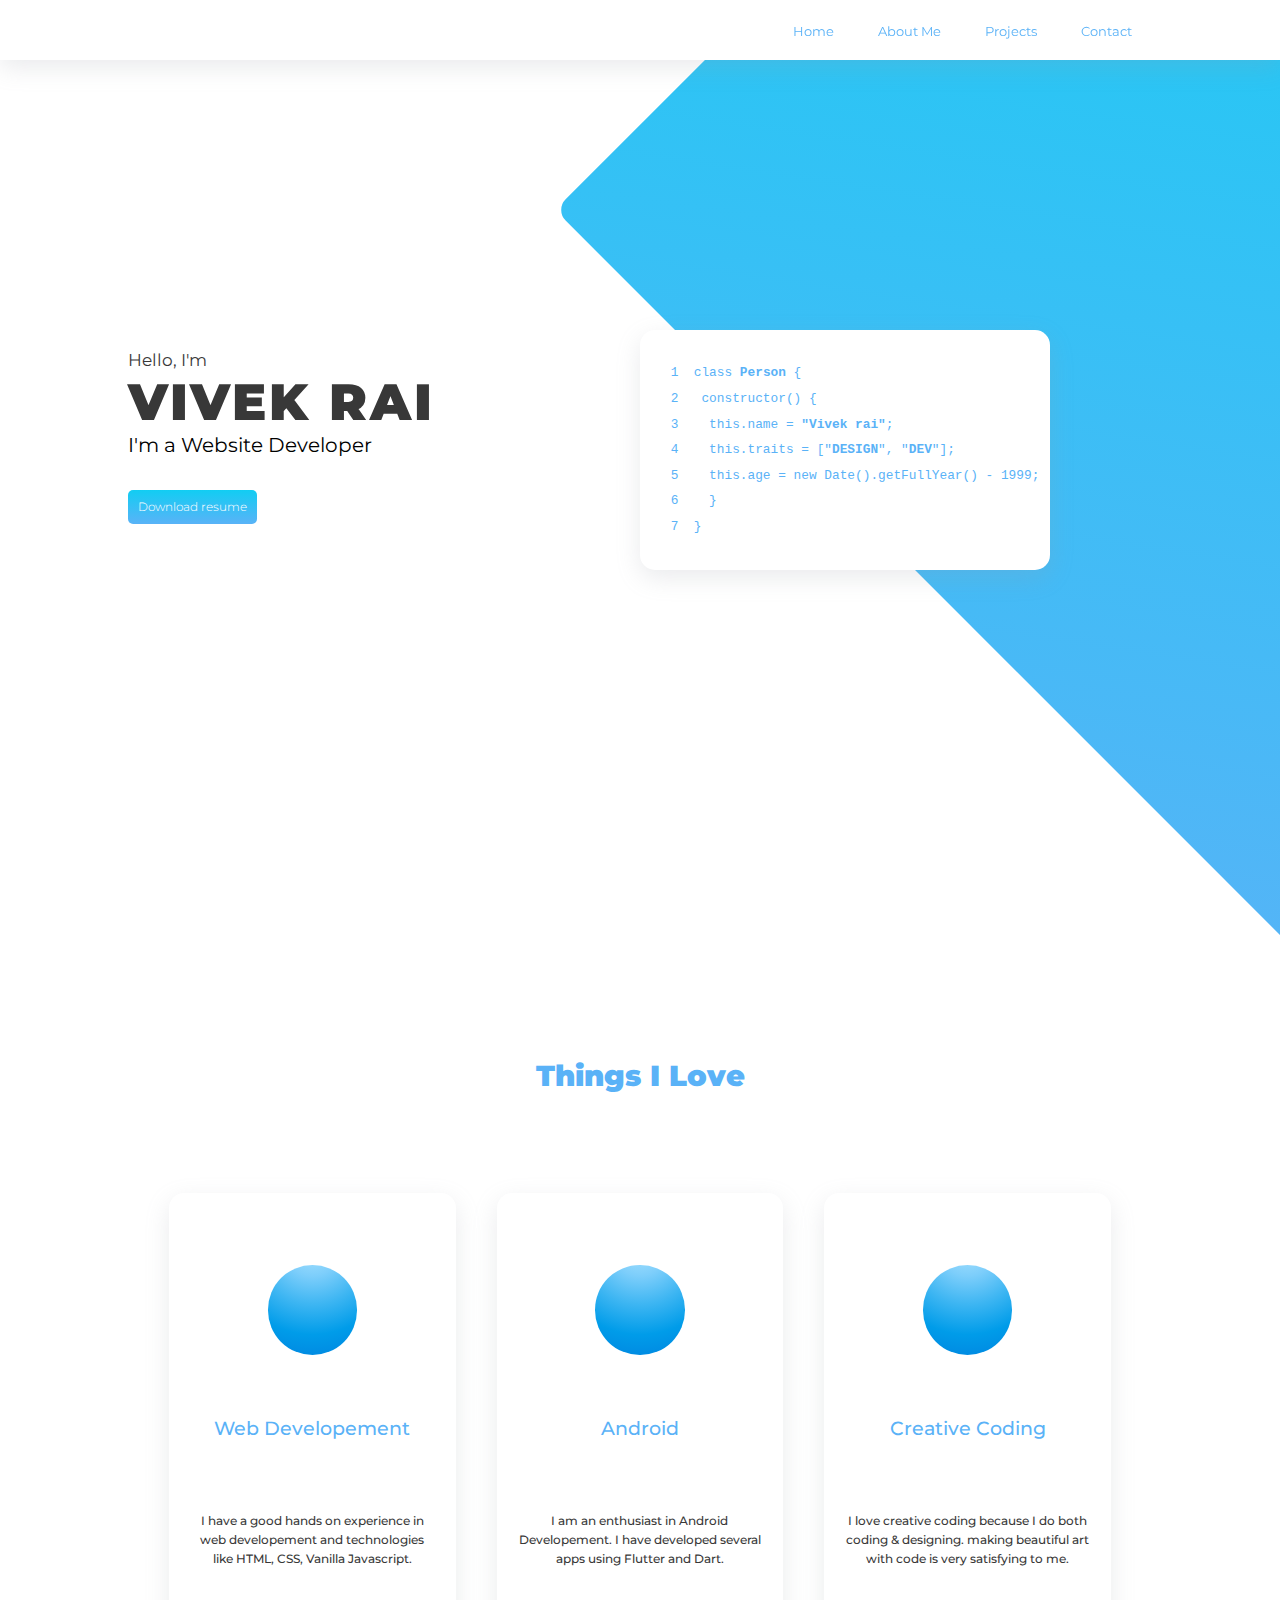
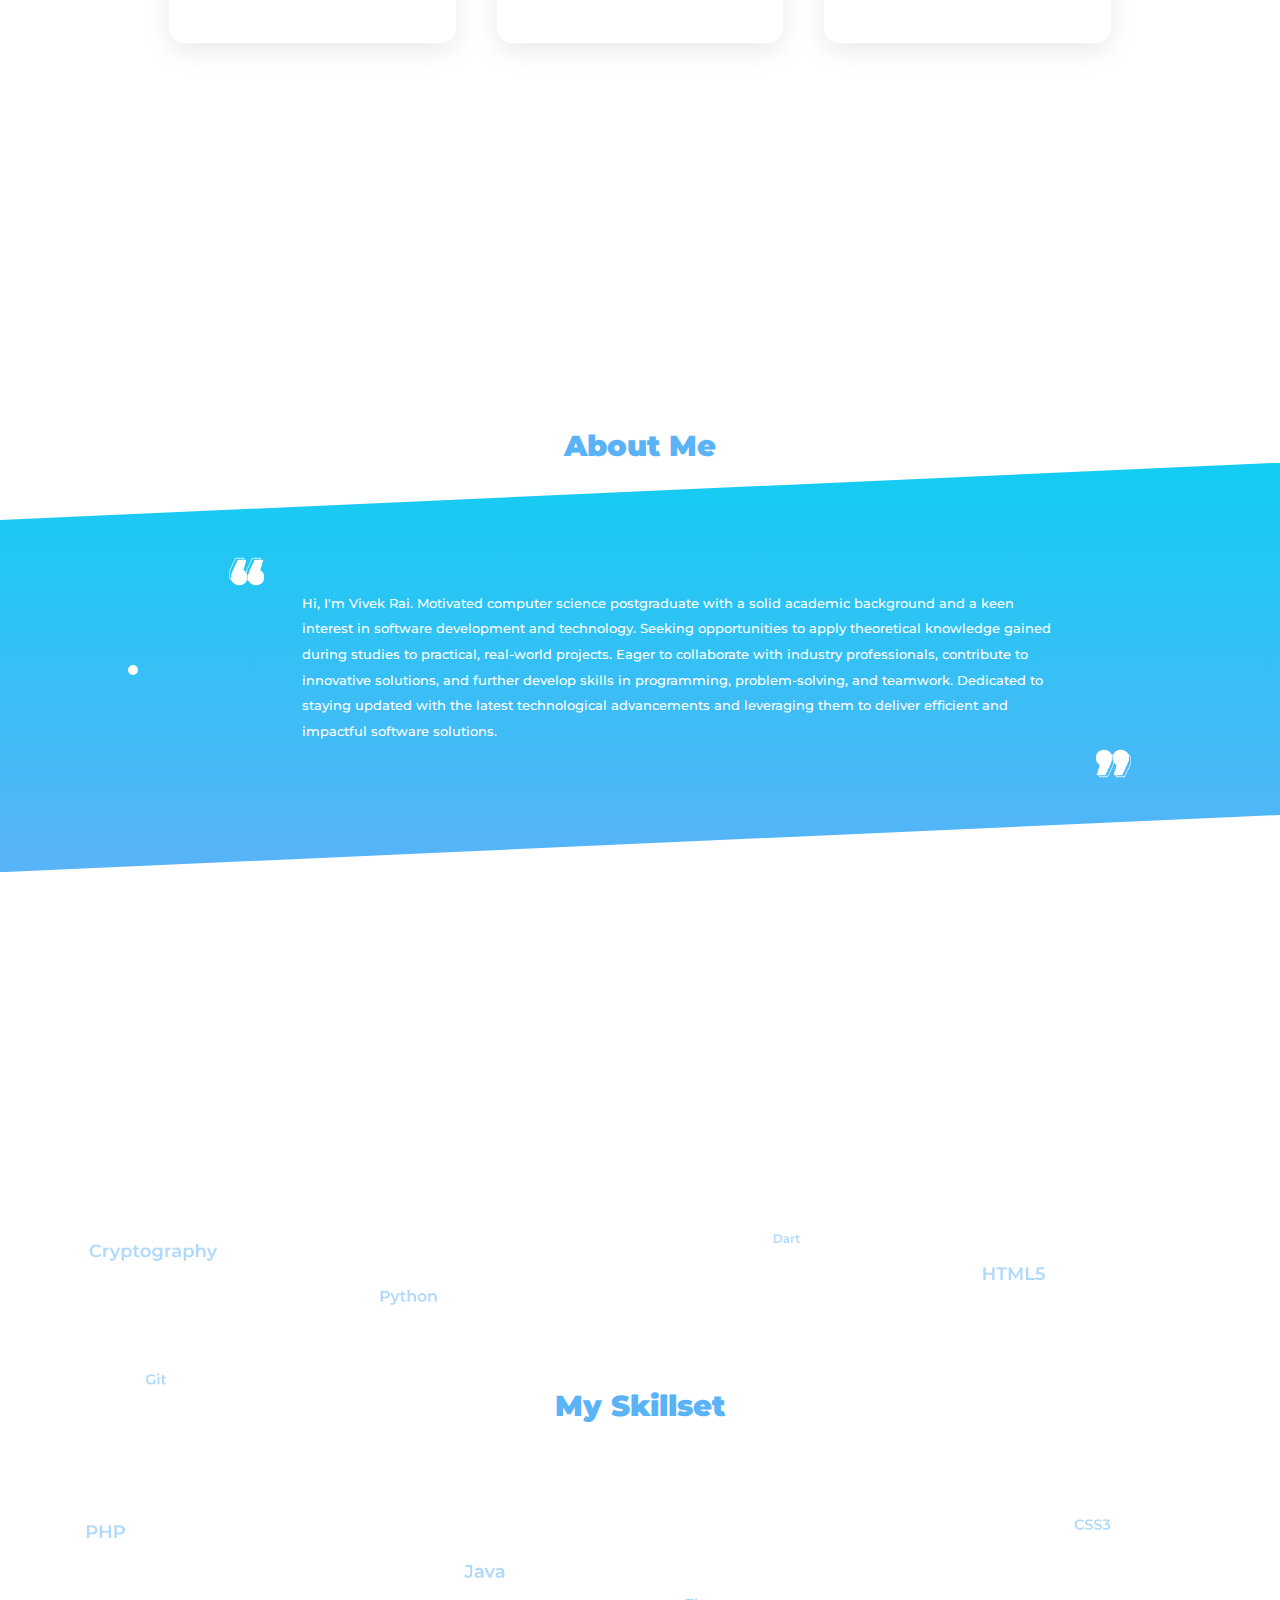
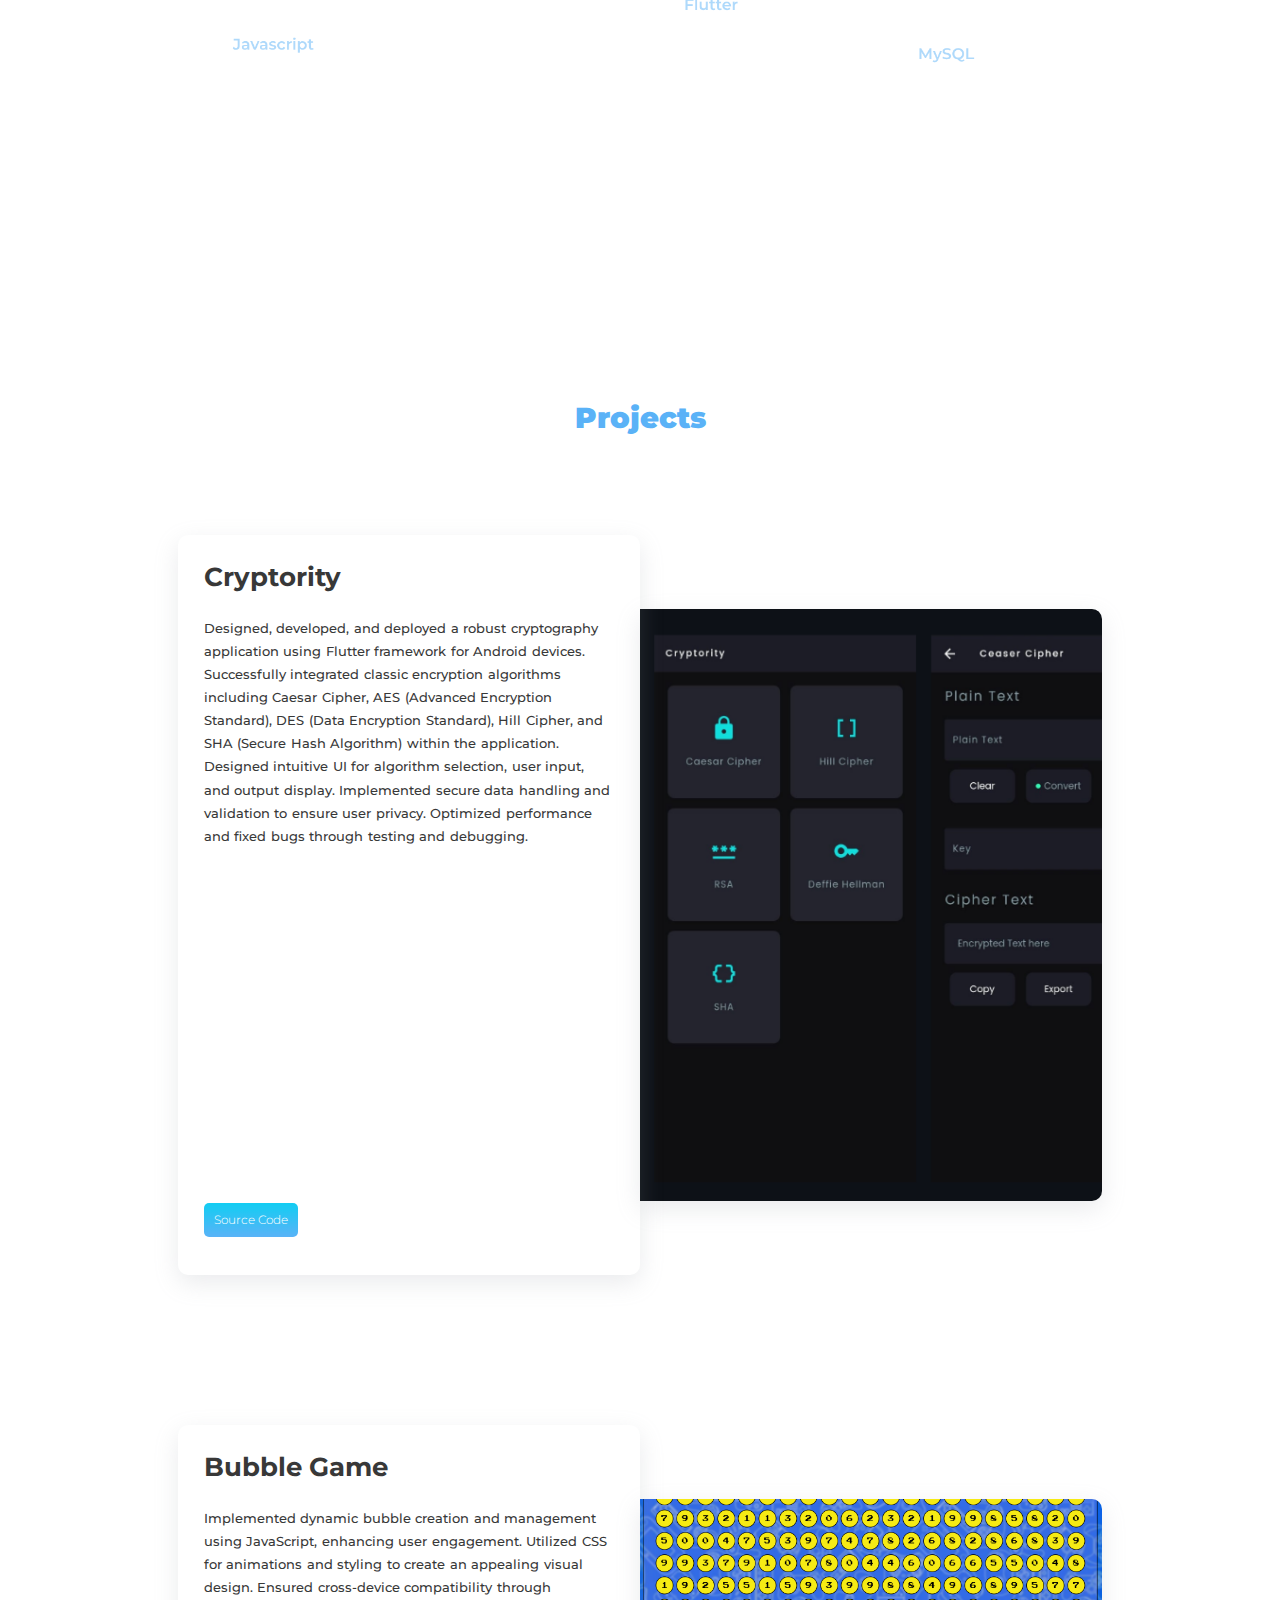
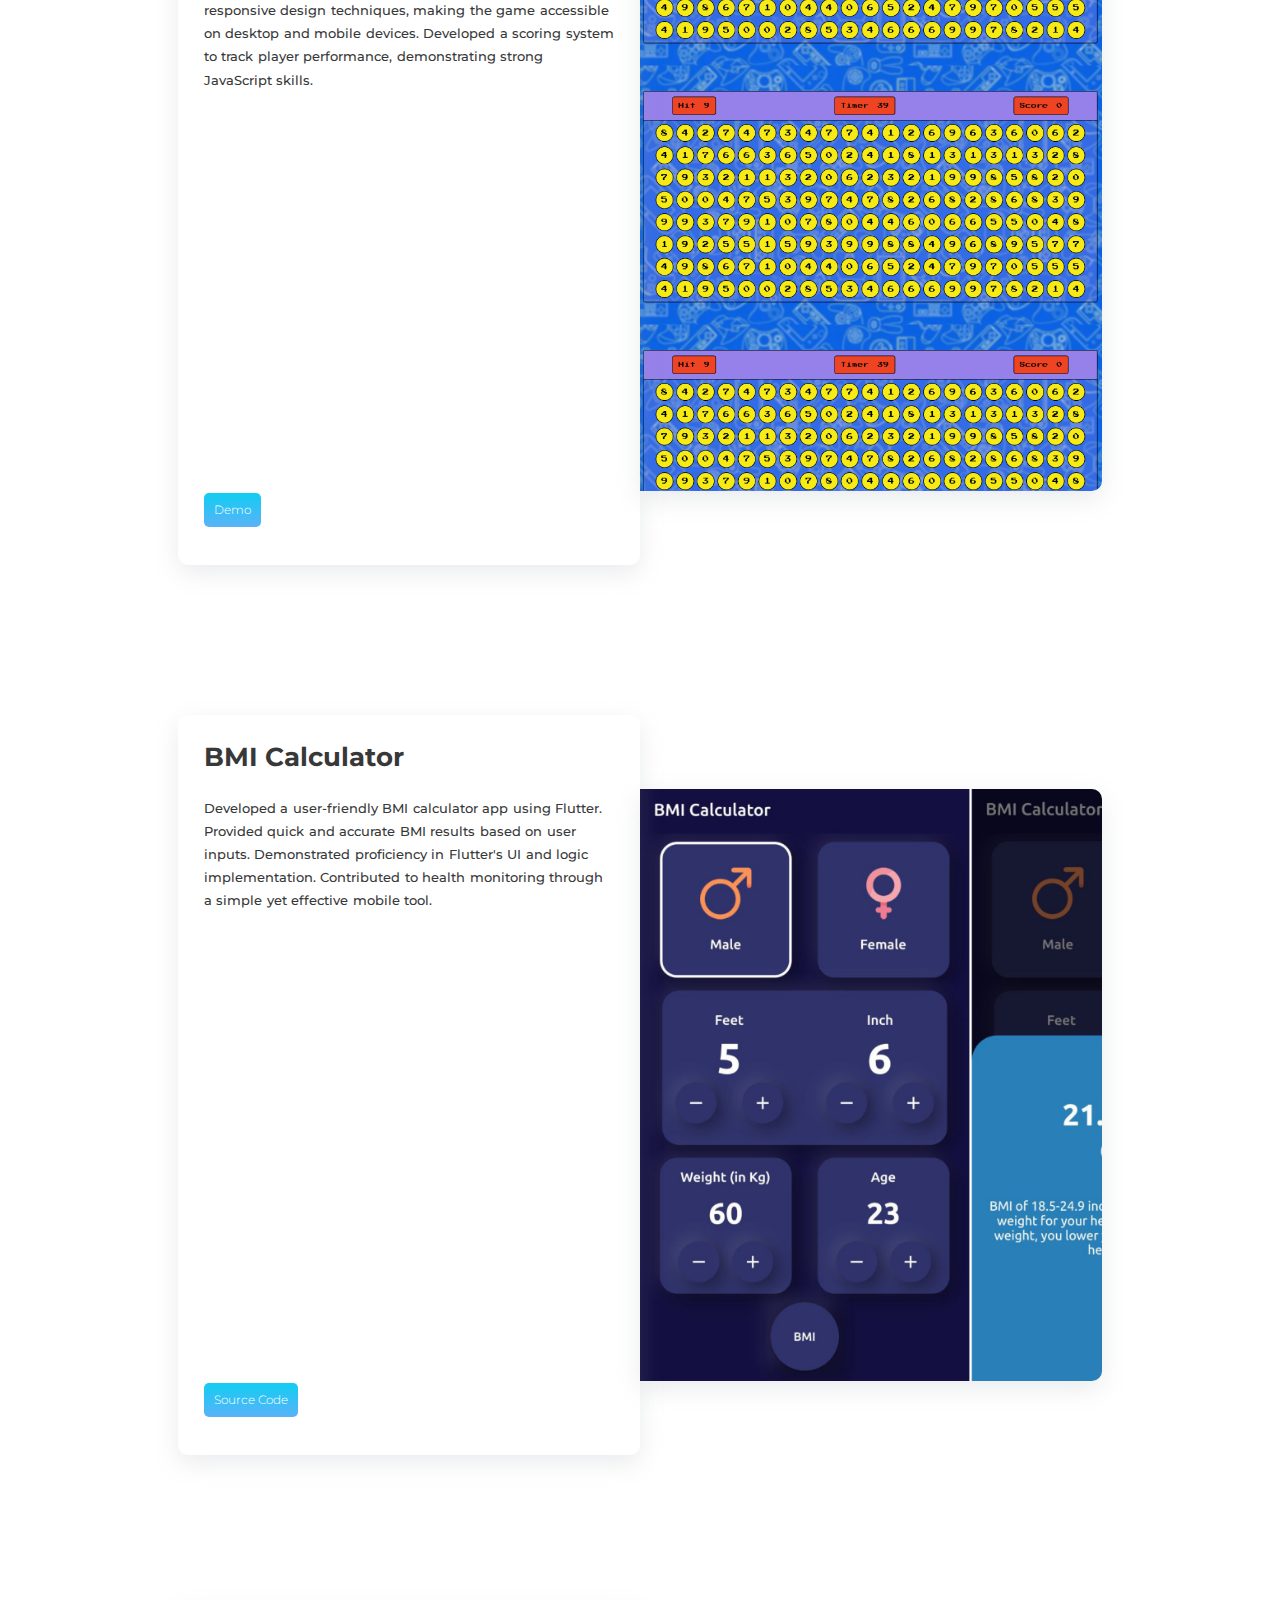
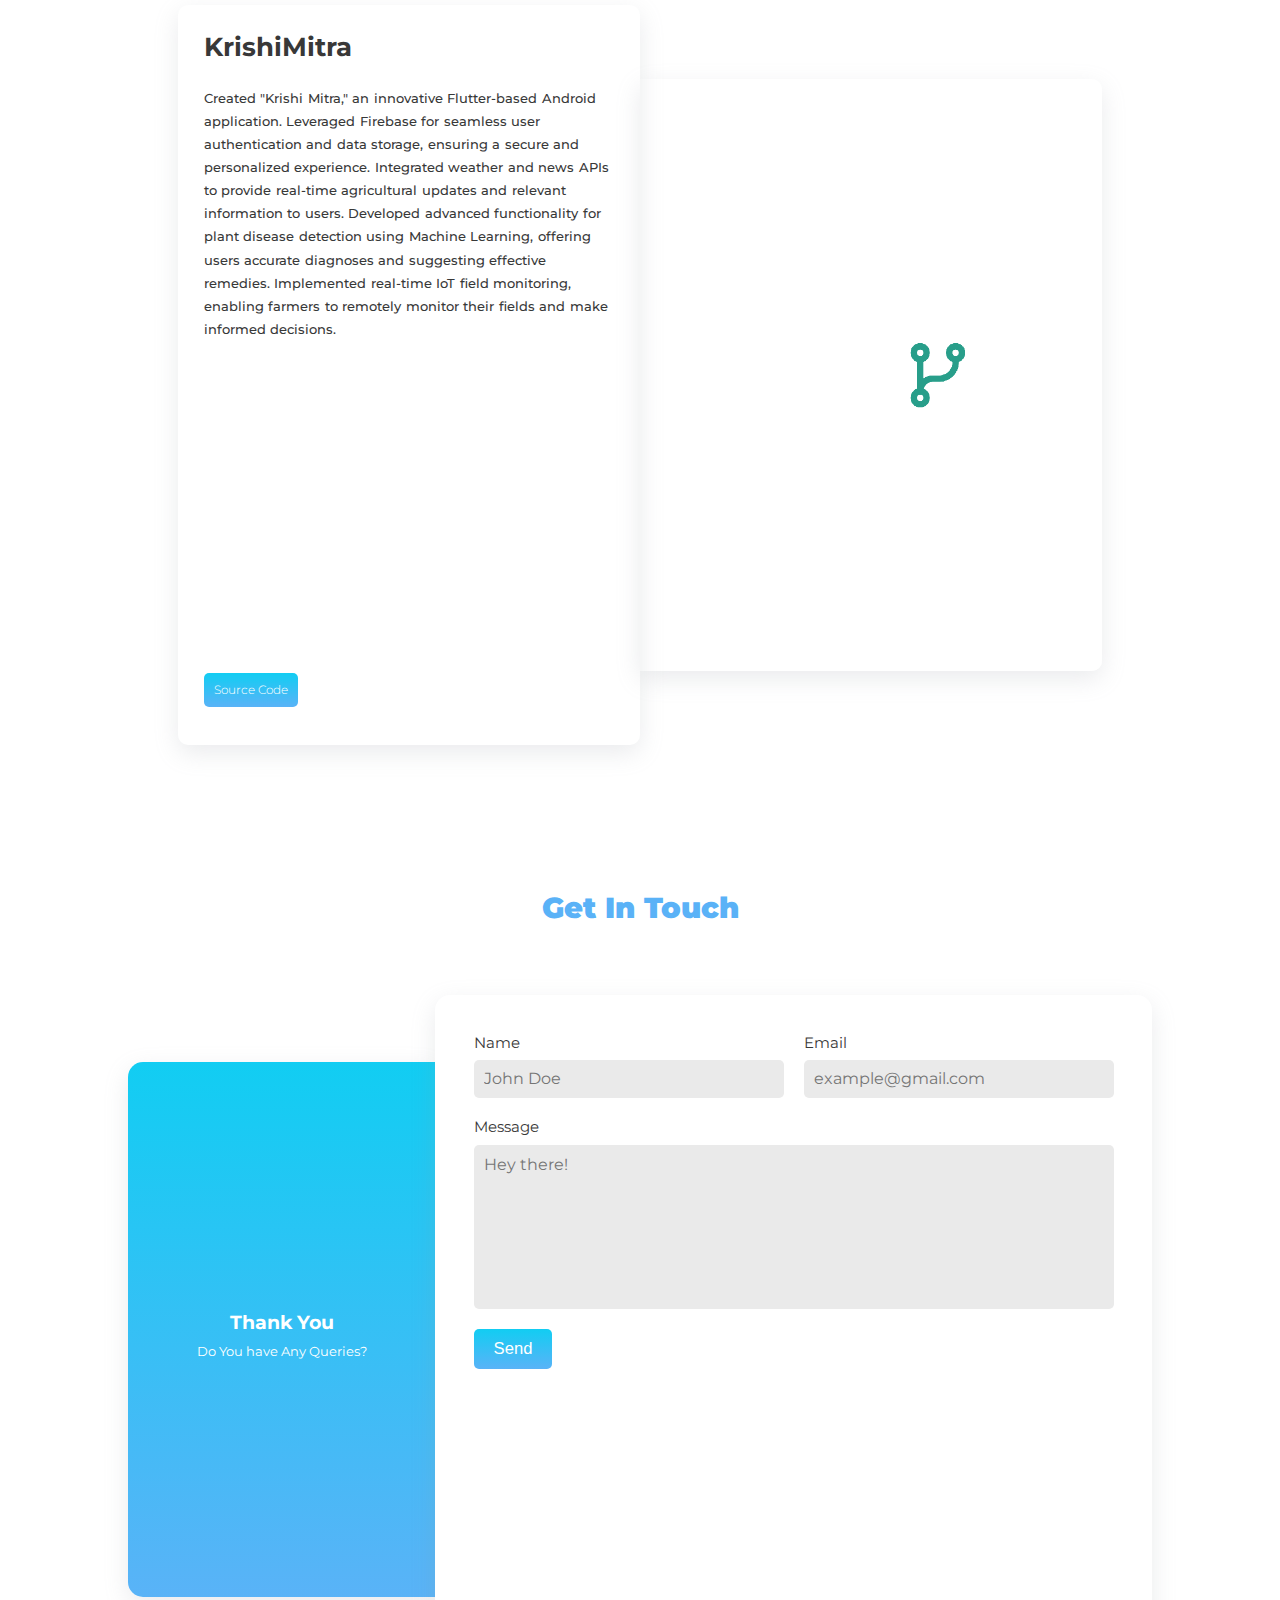
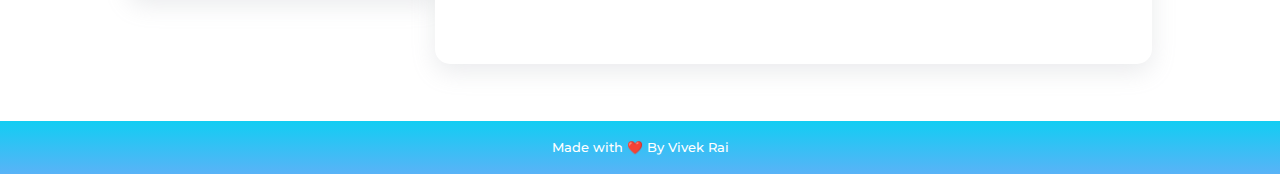
==== index.html @ 23ad1b69 "Added multiple typing effect" ====
<!DOCTYPE html>
<html lang="en">
  <head>
    <meta charset="UTF-8" />
    <meta name="viewport" content="width=device-width, initial-scale=1.0" />
    <link href="https://cdn.jsdelivr.net/npm/remixicon@3.5.0/fonts/remixicon.css" rel="stylesheet" />
    <link rel="stylesheet" href="loco.css">
    <link rel="stylesheet" href="styles.css" />
    <title>Vivek Rai - C reative Full Stack Developer</title>
  </head>
  <body>
    <div id="mobile-nav-main">
      <div id="mobile-nav-item-list">
        <div id="mobile-nav-item">
          <a href="#">Home</a>
        </div>
        <div id="mobile-nav-item">
          <a href="#">About Me</a>
        </div>
        <div id="mobile-nav-item">
          <a href="#">Projects</a>
        </div>
        <div id="mobile-nav-item">
          <a href="#">Contact</a>
        </div>
      </div>
      <div id="mobile-nav-icon">
        <i class="ri-menu-line"></i>
      </div>
    </div>
    <div id="mini-circle"></div>
    <div id="nav">
      <div id="logo">
        <a href="#" class="item">
          <i class="ri-git-branch-fill"></i>
        </a>
      </div>
      <div id="menu-items">
        <a href="#page-1" class="item">Home</a>
        <a href="#page-2" class="item">About Me</a>
        <a href="#page-3" class="item">Projects</a>
        <a href="#page-4" class="item">Contact</a>
      </div>
    </div>
    <div id="main">
      <div id="page-1">
        <img id="hero-bg" src="background-hero.svg" alt="">
        <div id="hero-container">
          <div id="left-container">
            <div id="hero-content">
              <div id="hero-text">
                <h4>Hello, I'm</h4>
                <h1>VIVEK RAI</h1>
                <div id="anime-line">
                  <span class="text static-text">I'm a </span>
                  <span class="text change-text"></span>
                </div>
              </div>
              <div id="hero-button">
                <a href="ng9FFqQ0Z.pdf" id="resume-btn" download>Download resume</a>
              </div>
              <div id="hero-social-icons">
                <a href="https://github.com/vivekrai1999">
                  <i class="ri-github-fill"></i>
                </a>
                <a href="https://www.linkedin.com/in/vivek-rai-44662b249/">
                  <i class="ri-linkedin-box-fill"></i>
                </a>
                <a href="https://www.instagram.com/vrthehero/">
                  <i class="ri-instagram-fill"></i>
                </a>
              </div>
            </div>
          </div>
          <div id="right-container">
            <div id="code-box">
              <pre>1  class <b>Person</b> {</pre>
              <pre>2   constructor() {</pre>
              <pre>3    this.name = <b>"Vivek rai"</b>;</pre>
              <pre>4    this.traits = ["<b>DESIGN</b>", "<b>DEV</b>"];</pre>
              <pre>5    this.age = new Date().getFullYear() - 1999;</pre>
              <pre>6    }</pre>
              <pre>7  }</pre>
            </div>
          </div>
        </div>
      </div>
      <div id="page-2">
        <div class="page-header">
          <h2>Things I Love</h2>
        </div>
        <div id="interest-container">
          <div class="containers cn-1">
            <div class="icon-container">
              <i class="ri-pages-fill"></i>
            </div>
            <h3>Web Developement</h3>
            <p> I have a good hands on experience in web developement and technologies like HTML, CSS, Vanilla Javascript. </p>
          </div>
          <div class="containers cn-2">
            <div class="icon-container">
              <i class="ri-android-fill"></i>
            </div>
            <h3>Android</h3>
            <p> I am an enthusiast in Android Developement. I have developed several apps using Flutter and Dart. </p>
          </div>
          <div class="containers cn-3">
            <div class="icon-container">
              <i class="ri-paint-brush-fill"></i>
            </div>
            <h3>Creative Coding</h3>
            <p> I love creative coding because I do both coding & designing. making beautiful art with code is very satisfying to me. </p>
          </div>
        </div>
      </div>
      <div id="page-3">
        <div class="page-header">
          <h2>About Me</h2>
        </div>
        <div id="about-container">
          <div id="about-img">
            <img src="https://avatars.githubusercontent.com/u/96563624?v=4" alt="" />
          </div>
          <div id="about-content">
            <img class="quote-img-1" src="quote-left.png" alt="">
            <p> Hi, I'm Vivek Rai. Motivated computer science postgraduate with a solid academic background and a keen interest in software development and technology. Seeking opportunities to apply theoretical knowledge gained during studies to practical, real-world projects. Eager to collaborate with industry professionals, contribute to innovative solutions, and further develop skills in programming, problem-solving, and teamwork. Dedicated to staying updated with the latest technological advancements and leveraging them to deliver efficient and impactful software solutions. </p>
            <img class="quote-img-2" src="quote-right.png" alt="">
          </div>
        </div>
      </div>
      <div id="page-4">
        <img class="bg-img" src="bg.png" alt="">
        <div id="skill-content">
          <div class="page-header">
            <h2>My Skillset</h2>
          </div>
          <div id="skill-list">
            <i class="ri-html5-fill"></i>
            <i class="ri-javascript-fill"></i>
            <i class="ri-reactjs-fill"></i>
            <i class="ri-flutter-fill"></i>
          </div>
        </div>
      </div>
      <div id="page-5">
        <div class="page-header">
          <h2>Projects</h2>
        </div>
        <div class="project-container">
          <div class="project-content">
            <h2>Cryptority</h2>
            <p> Designed, developed, and deployed a robust cryptography application using Flutter framework for Android devices. Successfully integrated classic encryption algorithms including Caesar Cipher, AES (Advanced Encryption Standard), DES (Data Encryption Standard), Hill Cipher, and SHA (Secure Hash Algorithm) within the application. Designed intuitive UI for algorithm selection, user input, and output display. Implemented secure data handling and validation to ensure user privacy. Optimized performance and fixed bugs through testing and debugging. </p>
            <a href="https://github.com/vivekrai1999/Cryptority-Android-App/" class="btn">Source Code</a>
          </div>
          <div class="project-img cryptority"></div>
        </div>
        <div class="project-container">
          <div class="project-content">
            <h2>Bubble Game</h2>
            <p> Implemented dynamic bubble creation and management using JavaScript, enhancing user engagement. Utilized CSS for animations and styling to create an appealing visual design. Ensured cross-device compatibility through responsive design techniques, making the game accessible on desktop and mobile devices. Developed a scoring system to track player performance, demonstrating strong JavaScript skills. </p>
            <a href="https://vivekrai1999.github.io/BubbleGame" class="btn">Demo</a>
          </div>
          <div class="project-img bubble"></div>
        </div>
        <div class="project-container">
          <div class="project-content">
            <h2>BMI Calculator</h2>
            <p> Developed a user-friendly BMI calculator app using Flutter. Provided quick and accurate BMI results based on user inputs. Demonstrated proficiency in Flutter's UI and logic implementation. Contributed to health monitoring through a simple yet effective mobile tool. </p>
            <a href="https://github.com/vivekrai1999/bmi_calculator" class="btn">Source Code</a>
          </div>
          <div class="project-img bmi"></div>
        </div>
        <div class="project-container">
          <div class="project-content">
            <h2>KrishiMitra</h2>
            <p> Created "Krishi Mitra," an innovative Flutter-based Android application. Leveraged Firebase for seamless user authentication and data storage, ensuring a secure and personalized experience. Integrated weather and news APIs to provide real-time agricultural updates and relevant information to users. Developed advanced functionality for plant disease detection using Machine Learning, offering users accurate diagnoses and suggesting effective remedies. Implemented real-time IoT field monitoring, enabling farmers to remotely monitor their fields and make informed decisions. </p>
            <a href="#" class="btn">Source Code</a>
          </div>
          <div class="project-img krishi"></div>
        </div>
      </div>
      <div id="page-6">
        <div class="page-header">
          <h2>Get In Touch</h2>
        </div>
        <div id="contact-container">
          <div id="container-image">
            <i class="ri-shake-hands-fill"></i>
            <h3>Thank You</h3>
            <p>Do You have Any Queries?</p>
          </div>
          <div id="container-form">
            <form>
              <div id="row-1">
                <div id="name">
                  <label for="name">Name</label>
                  <input type="text" name="name" placeholder="John Doe" required class="css-input" />
                </div>
                <div id="mail">
                  <label for="email">Email</label>
                  <input type="email" name="email" placeholder="example@gmail.com" required class="css-input" />
                </div>
              </div>
              <div id="row-2">
                <label for="message">Message</label>
                <textarea rows="8" cols="60" name="text" placeholder="Hey there!" class="css-input"></textarea>
              </div>
              <input type="submit" value="Send" class="send-btn" />
            </form>
          </div>
        </div>
      </div>
      <footer>
        <p>Made with ❤️ By Vivek Rai</p>
      </footer>
    </div>
    <script src="https://cdnjs.cloudflare.com/ajax/libs/gsap/3.12.2/gsap.min.js" integrity="sha512-16esztaSRplJROstbIIdwX3N97V1+pZvV33ABoG1H2OyTttBxEGkTsoIVsiP1iaTtM8b3+hu2kB6pQ4Clr5yug==" crossorigin="anonymous" referrerpolicy="no-referrer"></script>
    <script src="https://cdnjs.cloudflare.com/ajax/libs/gsap/3.12.2/ScrollTrigger.min.js" integrity="sha512-Ic9xkERjyZ1xgJ5svx3y0u3xrvfT/uPkV99LBwe68xjy/mGtO+4eURHZBW2xW4SZbFrF1Tf090XqB+EVgXnVjw==" crossorigin="anonymous" referrerpolicy="no-referrer"></script>
    <script src="https://cdn.jsdelivr.net/npm/locomotive-scroll@3.5.4/dist/locomotive-scroll.min.js"></script>
    <script src="script.js"></script>
  </body>
</html>
---- loco.css ----
html.has-scroll-smooth {
    overflow: hidden; }
  
  html.has-scroll-dragging {
    -webkit-user-select: none;
    -moz-user-select: none;
    -ms-user-select: none;
    user-select: none; }
  
  .has-scroll-smooth body {
    overflow: hidden; }
  
  .has-scroll-smooth [data-scroll-container] {
    min-height: 100vh; }
  
  [data-scroll-direction="horizontal"] [data-scroll-container] {
    height: 100vh;
    display: inline-block;
    white-space: nowrap; }
  
  [data-scroll-direction="horizontal"] [data-scroll-section] {
    display: inline-block;
    vertical-align: top;
    white-space: nowrap;
    height: 100%; }
  
  .c-scrollbar {
    position: absolute;
    right: 0;
    top: 0;
    width: 11px;
    height: 100%;
    transform-origin: center right;
    transition: transform 0.3s, opacity 0.3s;
    opacity: 0; }
    .c-scrollbar:hover {
      transform: scaleX(1.45); }
    .c-scrollbar:hover, .has-scroll-scrolling .c-scrollbar, .has-scroll-dragging .c-scrollbar {
      opacity: 1; }
    [data-scroll-direction="horizontal"] .c-scrollbar {
      width: 100%;
      height: 10px;
      top: auto;
      bottom: 0;
      transform: scaleY(1); }
      [data-scroll-direction="horizontal"] .c-scrollbar:hover {
        transform: scaleY(1.3); }
  
  .c-scrollbar_thumb {
    position: absolute;
    top: 0;
    right: 0;
    background-color: black;
    opacity: 0.5;
    width: 7px;
    border-radius: 10px;
    margin: 2px;
    cursor: -webkit-grab;
    cursor: grab; }
    .has-scroll-dragging .c-scrollbar_thumb {
      cursor: -webkit-grabbing;
      cursor: grabbing; }
    [data-scroll-direction="horizontal"] .c-scrollbar_thumb {
      right: auto;
      bottom: 0; }
---- styles.css ----
@import url('https://fonts.googleapis.com/css2?family=Montserrat:wght@100;200;300;400;500;600;700;800;900&display=swap');

*{
    margin: 0;
    padding: 0;
    box-sizing: border-box;
}

body, html{
    height: 100%;
    width: 100%;
    font-family: 'Montserrat', sans-serif;
}

/* #mini-circle {
    position: absolute;
    background-color: black;
    height: 10px;
    width: 10px;
    border-radius: 50%;
} */

#main {
    /* width: 80%; */
    /* margin-left: auto;
    margin-right: auto; */
    font-size: 20px;
}




#mobile-nav-main {
    z-index: 999;
    position: fixed;
    bottom: 0;
    right: 0;
    margin: 0 6vw 6vw 0;
    display: flex;
    flex-direction: column;
    gap: 50px;
    align-items: center;
    justify-content: center;
    display: none;
}

#mobile-nav-item-list {
    display: flex;
    flex-direction: column;
    gap: 40px;
    align-items: center;
    justify-content: center;
}


#mobile-nav-item a{
    font-size: 2.5vw;
    text-decoration: none;
    color: #fff;
    border: 1px solid transparent;
    border-radius: 5px;
    background-color: #5AB2F7;
    padding: 10px 10px;
    transition: all ease-in-out 0.5s;
}

#mobile-nav-icon {
    z-index: 9999;
    display: flex;
    align-items: center;
    justify-content: center;
    width: 16vw;
    height: 16vw;
    border-radius: 50%;
    background-image: radial-gradient(circle at 50% -20.71%, #ade5ff 0, #7dcefb 25%, #3cb5f2 50%, #009ce9 75%, #0085e0 100%);
    box-shadow: rgba(149, 157, 165, 0.2) 0px 8px 24px;
}

#mobile-nav-icon i{
    font-size: 8vw;
    color: #fff;
}

#page-1{
    height: 100vh;
    height:100vh;
    position: relative;
}



#nav {
    position: fixed;
    background-color: #fff;
    z-index: 999;
    width: 100%;
    height: 60px;
    display: flex;
    align-items: center;
    justify-content: space-between;
    padding: 0px 10%;
    box-shadow: rgba(149, 157, 165, 0.2) 0px 8px 24px;
}

#nav .item {
    font-size: 1vw;
    font-weight: 400;
    text-decoration: none;
    color: #5AB2F7;
    margin: 0px 20px;
    transition: all ease 0.5s;
}

#nav .item:hover {
    color: #000;
}

#logo a {
    text-decoration: none;
}

#logo i {
    font-size: 3vw;
    color: #5AB2F7;
}

#hero-container{
    
    display: flex;
    align-items: center;
    width: 80%;
    height: 100%;
    margin-left: auto;
    margin-right: auto;
}

#hero-bg {
    position: absolute;
    right: 0;
    top: 0;
    z-index: -999;
}


#left-container{
    /* background-color: bisque; */
    display: flex;
    align-items: center;
    width: 50%;
    height: 100%;
}

#hero-text h1{
    color: #383838;
    font-size: 4vw;
    font-weight: 900;
    letter-spacing: 3px;
}

#hero-text h3{
    color: #383838;
    font-size: 1.3vw;
    font-weight: 400;
    text-transform: uppercase;
}

#hero-text h4{
    color: #383838;
    font-size: 1.3vw;
    font-weight: 400;
    
}

#hero-button {
    margin: 35px 0px;
}

#hero-button #resume-btn{
    background: hsla(206, 91%, 66%, 1);

background: linear-gradient(90deg, hsla(206, 91%, 66%, 1) 0%, hsla(190, 90%, 51%, 1) 100%);

background: -moz-linear-gradient(90deg, hsla(206, 91%, 66%, 1) 0%, hsla(190, 90%, 51%, 1) 100%);

background: -webkit-linear-gradient(90deg, hsla(206, 91%, 66%, 1) 0%, hsla(190, 90%, 51%, 1) 100%);

filter: progid: DXImageTransform.Microsoft.gradient( startColorstr="#5ab2f7", endColorstr="#12cff3", GradientType=1 );
    font-weight: 300;
    font-size: 0.9vw;
    color: #fff;
    padding: 10px 10px;
    text-decoration: none;
    border: 0px solid transparent;
    border-radius: 5px;
    transition: all ease 0.2s;
} 

#hero-button #resume-btn:hover{
    background-color: #196659;
    padding: 12px 12px;
} 

#hero-social-icons {
    display: flex;
    justify-content: start;
    gap: 20px;
}

#hero-social-icons i{
    color: #5AB2F7;
    font-size: 1.5em;
    transition: all ease 0.5s;
}

#hero-social-icons a{
    text-decoration: none;
}

#hero-social-icons i:hover{
    color: #000;
    
}


#right-container{
    display: flex;
    align-items: center;
    width: 50%;
    height: 100%;

}

#code-box {
    width: 80%;
    padding: 6%;
    background-color: #fff;
    border-radius: 15px;
    box-shadow: rgba(149, 157, 165, 0.2) 0px 8px 24px;
}

#code-box pre {
    line-height: 2vw;
    font-size: 1vw;
    font-weight: 500;
    color: #5AB2F7
}

@media (max-width:600px) {
    #hero-bg {
        width: 50vw;
    }
    #page-1{
        height: auto;
    }
    #nav{
        display: none;
    }

    #hero-container {
        padding-top: 30vw;
        flex-direction: column;
    }

    #left-container {
        width: 100%;
        height: 70%;
        justify-content: center;
        justify-items: center;
        text-align: center;
        padding-bottom: 0;
    }

    #hero-text h1{
        font-size: 10vw;
    }

    #hero-text h3{
        font-size: 3vw;
    }
    #hero-text h4{
        font-size: 3vw;
    }

    #hero-button {
        margin: 25px 0;
    }

    #hero-button #resume-btn {
        font-size: 3vw;
    }

    #hero-social-icons {
        margin-bottom: 20px;
        justify-content: center;
    }

    #right-container {
        /* background-color: #196659; */
        align-items: start;
        width: 100%;
    }

    #code-box {
        width: 100%;
        height: auto;
        padding: 7vw;
    }

    #code-box pre {
       font-size: 2.5vw;
       line-height: 6vw;
    }

    #mobile-nav-main {
        display: flex;
    }

    #mobile-nav-item-list {
        display: none;
    }
}

#page-2 {
    /* background-color: brown; */
    width: 100%;
    margin-left: auto;
    margin-right: auto;
    display: flex;
    flex-direction: column;
    align-items: center;
    justify-content: center;
    height:100vh
}



.page-header h2{
    color: #5AB2F7;
    font-weight: 900;
    font-size: 2.3vw;
}

#interest-container {
    /* background-color: red; */
    display: flex;
    justify-content: space-evenly;
    margin-top: 100px;
    align-items: center;
    height: 50%;
    width: 80%;
}

#interest-container .containers {
    display: flex;
    flex-direction: column;
    align-items: center;
    justify-content: space-evenly;
    padding: 2%;
    height: 100%;
    width: 28%;
    background-color: #fff;
    border-radius: 15px;
    box-shadow: rgba(149, 157, 165, 0.2) 0px 8px 24px;
}

#interest-container .containers h3{
    color: #5AB2F7;
    font-size: 1.5vw;
    font-weight: 500;
    line-height: 20px;
    margin-bottom: 1.7vw;
}

#interest-container .containers p{
    color: #383838;
    font-size: 0.9vw;
    font-weight: 500;
    line-height: 1.5vw;
    text-align: center;
}

.icon-container {
    display: flex;
    align-items: center;
    justify-content: center;
    height: 7vw;
    background-image: radial-gradient(circle at 50% -20.71%, #ade5ff 0, #7dcefb 25%, #3cb5f2 50%, #009ce9 75%, #0085e0 100%);
    width: 7vw;
    border-radius: 50%;
    margin-bottom: 10px;
}

.icon-container i{
    color: #fff;
    font-size: 2.5vw;
}

@media (max-width:600px) {
    #page-2 {
        height: auto;
    }

    .page-header h2{
        font-size: 6vw;
        padding-top: 100px;
    }

    #interest-container {
        flex-direction: column;
        gap: 20px;
        margin-top: 50px;
    }

    #interest-container .containers {
        padding: 8vw;
        width: 100%;
        height: 350px;
        margin-bottom: 8vw;
    }

    #interest-container .containers h3{
        font-size: 4vw;
    }

    #interest-container .containers p{
        font-size: 3vw;
        line-height: 4vw;
    }

    .icon-container {
        height: 21vw;
        width: 21vw;
    }

    .icon-container i{
        font-size: 10vw;
    }
}

#page-3 {
    width: 100%;
    margin-left: auto;
    margin-right: auto;
    display: flex;
    flex-direction: column;
    align-items: center;
    justify-content: center;
    height:100vh
}

.quote-img {
    
}


#about-container {
    z-index: -1;
    padding: 10%;
    display: flex;
    align-items: center;
    background: hsla(206, 91%, 66%, 1);

background: linear-gradient(90deg, hsla(206, 91%, 66%, 1) 0%, hsla(190, 90%, 51%, 1) 100%);

background: -moz-linear-gradient(90deg, hsla(206, 91%, 66%, 1) 0%, hsla(190, 90%, 51%, 1) 100%);

background: -webkit-linear-gradient(90deg, hsla(206, 91%, 66%, 1) 0%, hsla(190, 90%, 51%, 1) 100%);

filter: progid: DXImageTransform.Microsoft.gradient( startColorstr="#5ab2f7", endColorstr="#12cff3", GradientType=1 );clip-path: polygon(0 14%, 100% 0%, 100% 86%, 0% 100%);
}

#about-img img{
    width: 200px;
    border-radius: 50%;
    border: 5px solid #fff;
    margin-right: 70px;
}

#about-content{
    position: relative;
}

.quote-img-1{
    height: 3vw;
    width: 3vw;
    position: absolute;
    top: -3vw;
    left: 1.5vw;
}

.quote-img-2{
    height: 3vw;
    width: 3vw;
    position: absolute;
    bottom: 3;
    right: 1.5vw;
}


#about-content p{
    width: 80%;
    margin: 0 auto;
    font-weight: 500;
    line-height: 2vw;
    color: #fff;
    font-size: 1vw;
}

@media (max-width:600px) {
    #page-3{
        height: auto;
    }
    
    #about-container {
        margin: 10vw 1vw;
        flex-direction: column;
        height: auto;
        align-items: center;
        justify-content: center;
        background-color: #5AB2F7;
        clip-path: polygon(0 3%, 100% 0%, 100% 97%, 0% 100%);
    }

    #about-img{
        margin-top: 1vw;
    }

    
    #about-img img{
        margin-left: auto;
        margin-right: auto;
        width: 200px;
        border-radius: 50%;
        border: 5px solid #fff;
        margin-bottom: 8vw;
    }

    #about-content p{
        text-align: justify;
        line-height: 4vw;
        font-size: 3vw;
    }

    #about-content {
        margin-bottom: 10vw;
    }

    .quote-img-1{
        height: 4vw;
        width: 4vw;

    }
    
    .quote-img-2{
        height: 4vw;
        width: 4vw;
    }

}

#page-4{
    position: relative;
    height:100vh;
}

.bg-img {
    z-index: -99;
    position: absolute;
    width: 90vw;
    height: auto;
}

#skill-content {

    width: 80%;
    height: 100%;
    margin-left: auto;
    margin-right: auto;
    display: flex;
    flex-direction: column;
    align-items: center;
    justify-content: space-evenly
}

#skill-list {
    display: flex;
    gap: 10vw;
}

#skill-list i{
    font-size: 8vw;
    color: #5AB2F7;
}

@media (max-width:600px) {
    #page-4 {
        height: auto;
    }

    #skill-content {
        height: 100vw;
        justify-content: space-evenly;
    }

    
    #skill-list {
        gap: 4vw;
    }


    #skill-list i{
        font-size: 18vw;
    }

    .bg-img {
        display: none;
    }
    
}

#page-5 {
    width: 100%;
    margin-left: auto;
    margin-right: auto;
    display: flex;
    flex-direction: column;
    align-items: center;
    justify-content: space-evenly;
}

.project-container {
    display: flex;
    align-items: center;
    padding: 50px;
    border-radius: 15px;
    width: 80%;
    height: calc(100vh - 60px);
    margin-top: 50px;
}


.project-content {
    padding: 2vw;
    position: relative;
    height: 100%;
    width: 50%;
    border-radius: 10px;
    box-shadow: rgba(149, 157, 165, 0.2) 0px 8px 24px;
    
    
}

.project-img {
    width: 50%;
    height: 80%;
    box-shadow: rgba(149, 157, 165, 0.2) 0px 8px 24px;
    border-top-right-radius: 10px;
    border-bottom-right-radius: 10px;
}

.cryptority {
    background-image: url("crypto.png");
    background-size: cover;
    background-position: left;
}

.bubble {
    background-image: url("bubble.png");
    background-size: contain;
    background-position: center;
}

.bmi {
    background-image: url("bmi.png");
    background-size: cover;
    background-position: left;
}

.krishi {
    background-image: url("na.png");
    background-size: cover;
    background-position: left;
}



.project-content h2{
    color: #383838;
    font-size: 2vw;
    margin-bottom: 2vw;

}

.project-content p{
    color: #383838;
    line-height: 1.8vw;
    word-spacing: 0.5px;
    font-size: 1vw;
    font-weight: 500;
    margin-bottom: 50px;
}

.btn {
    z-index: 9999;
    position: absolute;
    bottom: 3vw;
    background: hsla(206, 91%, 66%, 1);
    background: linear-gradient(90deg, hsla(206, 91%, 66%, 1) 0%, hsla(190, 90%, 51%, 1) 100%);
    background: -moz-linear-gradient(90deg, hsla(206, 91%, 66%, 1) 0%, hsla(190, 90%, 51%, 1) 100%);
    background: -webkit-linear-gradient(90deg, hsla(206, 91%, 66%, 1) 0%, hsla(190, 90%, 51%, 1) 100%);
    filter: progid: DXImageTransform.Microsoft.gradient( startColorstr="#5ab2f7", endColorstr="#12cff3", GradientType=1 );font-weight: 300;
    font-size: 0.9vw;
    color: #fff;
    padding: 10px 10px;
    text-decoration: none;
    border: 0px solid transparent;
    border-radius: 5px;
}

.btn:hover {
    background: rgb(74, 173, 249);
    background: linear-gradient(90deg, hsla(206, 91%, 66%, 1) 0%, hsla(190, 90%, 51%, 1) 100%);
    background: -moz-linear-gradient(90deg, hsla(206, 91%, 66%, 1) 0%, hsla(190, 90%, 51%, 1) 100%);
    background: -webkit-linear-gradient(90deg, hsla(206, 91%, 66%, 1) 0%, hsla(190, 90%, 51%, 1) 100%);
    filter: progid: DXImageTransform.Microsoft.gradient( startColorstr="#5ab2f7", endColorstr="#12cff3", GradientType=1 );font-weight: 300;
}

@media (max-width:600px) {
    #page-5{
        height: auto;
    }

    .project-container {
        height: auto;
        flex-direction: column-reverse;
        gap: 1vw;
        padding: 1vw;
    }

    .project-content {
        
        padding: 5vw;
        width: 100%;
        
    }

    .project-content h2{
        font-size: 6vw;
        margin-bottom: 6vw;
    
    }

    .project-content p{
        line-height: 5vw;
        font-size: 2.7vw;
        margin-bottom: 20vw;
    }

    .project-img {
        width: 100%;
        height: 50vw;
        background-color: #000;
        border-radius: 10px;
    }

    .btn {
        bottom: 5vw;
        background-color: #5AB2F7;
        font-weight: 400;
        font-size: 3vw;
        color: #fff;
        padding: 15px 20px;
        text-decoration: none;
        border: 1px solid transparent;
        border-radius: 5px;
    }
}

#page-6{
    padding-top: 5vw;
    width: 100%;
    height: 100vh;
    margin-left: auto;
    margin-right: auto;
    display: flex;
    flex-direction: column;
    align-items: center;
    justify-content: space-evenly;;
    align-items: center;
}

#contact-container{
    height: 80%;
    width:80%;
    display: flex;
    align-items: center;
    margin-top: 3vw;
}

#container-image {
    display: flex;
    flex-direction: column;
    align-items: center;
    justify-content: center;
    color: #fff;
    border-top-left-radius: 15px;
    box-shadow: rgba(149, 157, 165, 0.2) 0px 8px 24px;
    border-bottom-left-radius: 15px;
    background: hsla(206, 91%, 66%, 1);

background: linear-gradient(90deg, hsla(206, 91%, 66%, 1) 0%, hsla(190, 90%, 51%, 1) 100%);

background: -moz-linear-gradient(90deg, hsla(206, 91%, 66%, 1) 0%, hsla(190, 90%, 51%, 1) 100%);

background: -webkit-linear-gradient(90deg, hsla(206, 91%, 66%, 1) 0%, hsla(190, 90%, 51%, 1) 100%);

filter: progid: DXImageTransform.Microsoft.gradient( startColorstr="#5ab2f7", endColorstr="#12cff3", GradientType=1 );width: 30%;
    height: 80%;
    
}

#container-image i{
    font-size: 7vw;
    color: #fff;
    margin-bottom: 10px;
}

#container-image h3{
    font-size: 1.5vw;
    font-weight: 700;
    margin-bottom: 10px;
}

#container-image p{
    font-size: 1vw;
    font-weight: 400;
}

#container-form {
    padding: 3vw;
    border-radius: 15px;
    box-shadow: rgba(149, 157, 165, 0.2) 0px 8px 24px;
    background-color: #fff;
    height: 100%;
    width: 70%;
}

.css-input {
    margin-top: 0.6vw;
    margin-bottom: 1.2vw;
     padding: 10px;
     font-size: 16px;
     border-width: 0px;
     background-color: #EAEAEA;
     color: #000000;
     border-style: solid;
     border-radius: 5px;
}

#row-1 {
    display: flex;
    gap: 20px;
    width: 100%;
}

#row-1 label{
    color: #383838;
    font-size: 1.2vw;
}

#row-2 label{
    color: #383838;
    font-size: 1.2vw;
}

#row-2 textarea{
    resize: none;
    width: 100%;
}

#name, #mail {
    width: 50%;
    display: flex;
    flex-direction: column;
}


.send-btn {
    font-size: 1.3vw;
    border: none;
    border-radius: 5px;
    background: hsla(206, 91%, 66%, 1);

background: linear-gradient(90deg, hsla(206, 91%, 66%, 1) 0%, hsla(190, 90%, 51%, 1) 100%);

background: -moz-linear-gradient(90deg, hsla(206, 91%, 66%, 1) 0%, hsla(190, 90%, 51%, 1) 100%);

background: -webkit-linear-gradient(90deg, hsla(206, 91%, 66%, 1) 0%, hsla(190, 90%, 51%, 1) 100%);

filter: progid: DXImageTransform.Microsoft.gradient( startColorstr="#5ab2f7", endColorstr="#12cff3", GradientType=1 );color: #fff;
    padding: 10px 20px;
}

::placeholder {
    font-family: 'Montserrat', sans-serif;
  }

@media (max-width:600px) {
    #page-6 {
        height: auto;
    }

    #container-image {
        z-index: -1;
        position: absolute;
        top: 7.8vw;
        border-radius: 15px;
        height: 100vw;
        width: 100%;
    }

    #contact-container {
        position: relative;
        flex-direction: column;
    }

    #container-form {
        padding: 5vw;
        margin-top: 10vw;
        width: 95%;
        height: auto;
        box-shadow: rgba(149, 157, 165, 0.2) 0px 8px 24px;
    }
    #row-1 {
        flex-direction: column;
        margin-bottom: 3.5vw;
    }

    #row-1 label{
        font-size: 3.5vw;
        
    }

    #row-2 label{
        font-size: 3.5vw;
        padding-top: 5vw;
    }
    
    #name, #mail {
        width: 100%;
    }

    .css-input {
        margin-top: 2.5vw;
        padding: 20px;
        /* margin-bottom: 3vw; */
    }

    .send-btn {
        margin-top: 2vw;
        font-size: 3vw;
        padding: 15px 30px;
    }
}


/* #row-1 label {
    font-size: 1.2vw;
    margin-bottom: 1vw;
    
}

#row-1{
    width: 100%;
    margin-bottom: 2vw;
    display: flex;
    gap: 20px;
    justify-content: space-between;
}

#row-2 {
    display: flex;
    flex-direction: column;
}

#row-2 label{
    font-size: 1.2vw;
}

#row-1 #name, #mail{
    display: flex;
    flex-direction: column;
    width: 50%;
}

#row-2 textarea{
 
}

.send-btn {
    background-color: #5AB2F7;
    border-radius: 5px;
    padding: 10px 20px;
    border: none;
    color: #fff;
}

@media (max-width:600px) {
    #row-1{
        flex-direction: column;
        gap: 5vw;
        width: 100%;
    }

    #row-1 label {
        font-size: 2.5vw;
    }

    #row-2 label {
        font-size: 2.5vw;
    }

    #row-1 input {
        width : 100%;
        min-width: 100%;
    }


} */

footer {
    margin-top: 2vw;
    color: #fff;
    padding: 1.5vw;
    background: hsla(206, 91%, 66%, 1);

background: linear-gradient(90deg, hsla(206, 91%, 66%, 1) 0%, hsla(190, 90%, 51%, 1) 100%);

background: -moz-linear-gradient(90deg, hsla(206, 91%, 66%, 1) 0%, hsla(190, 90%, 51%, 1) 100%);

background: -webkit-linear-gradient(90deg, hsla(206, 91%, 66%, 1) 0%, hsla(190, 90%, 51%, 1) 100%);

filter: progid: DXImageTransform.Microsoft.gradient( startColorstr="#5ab2f7", endColorstr="#12cff3", GradientType=1 );
    text-align: center;
}

footer p{
    font-size: 1vw;
    font-weight: 500;
}

@media (max-width:600px) {
    footer {
        margin-top: 10vw;
        padding: 4vw;
    }

    footer p {
        font-size: 3vw;
    }
}
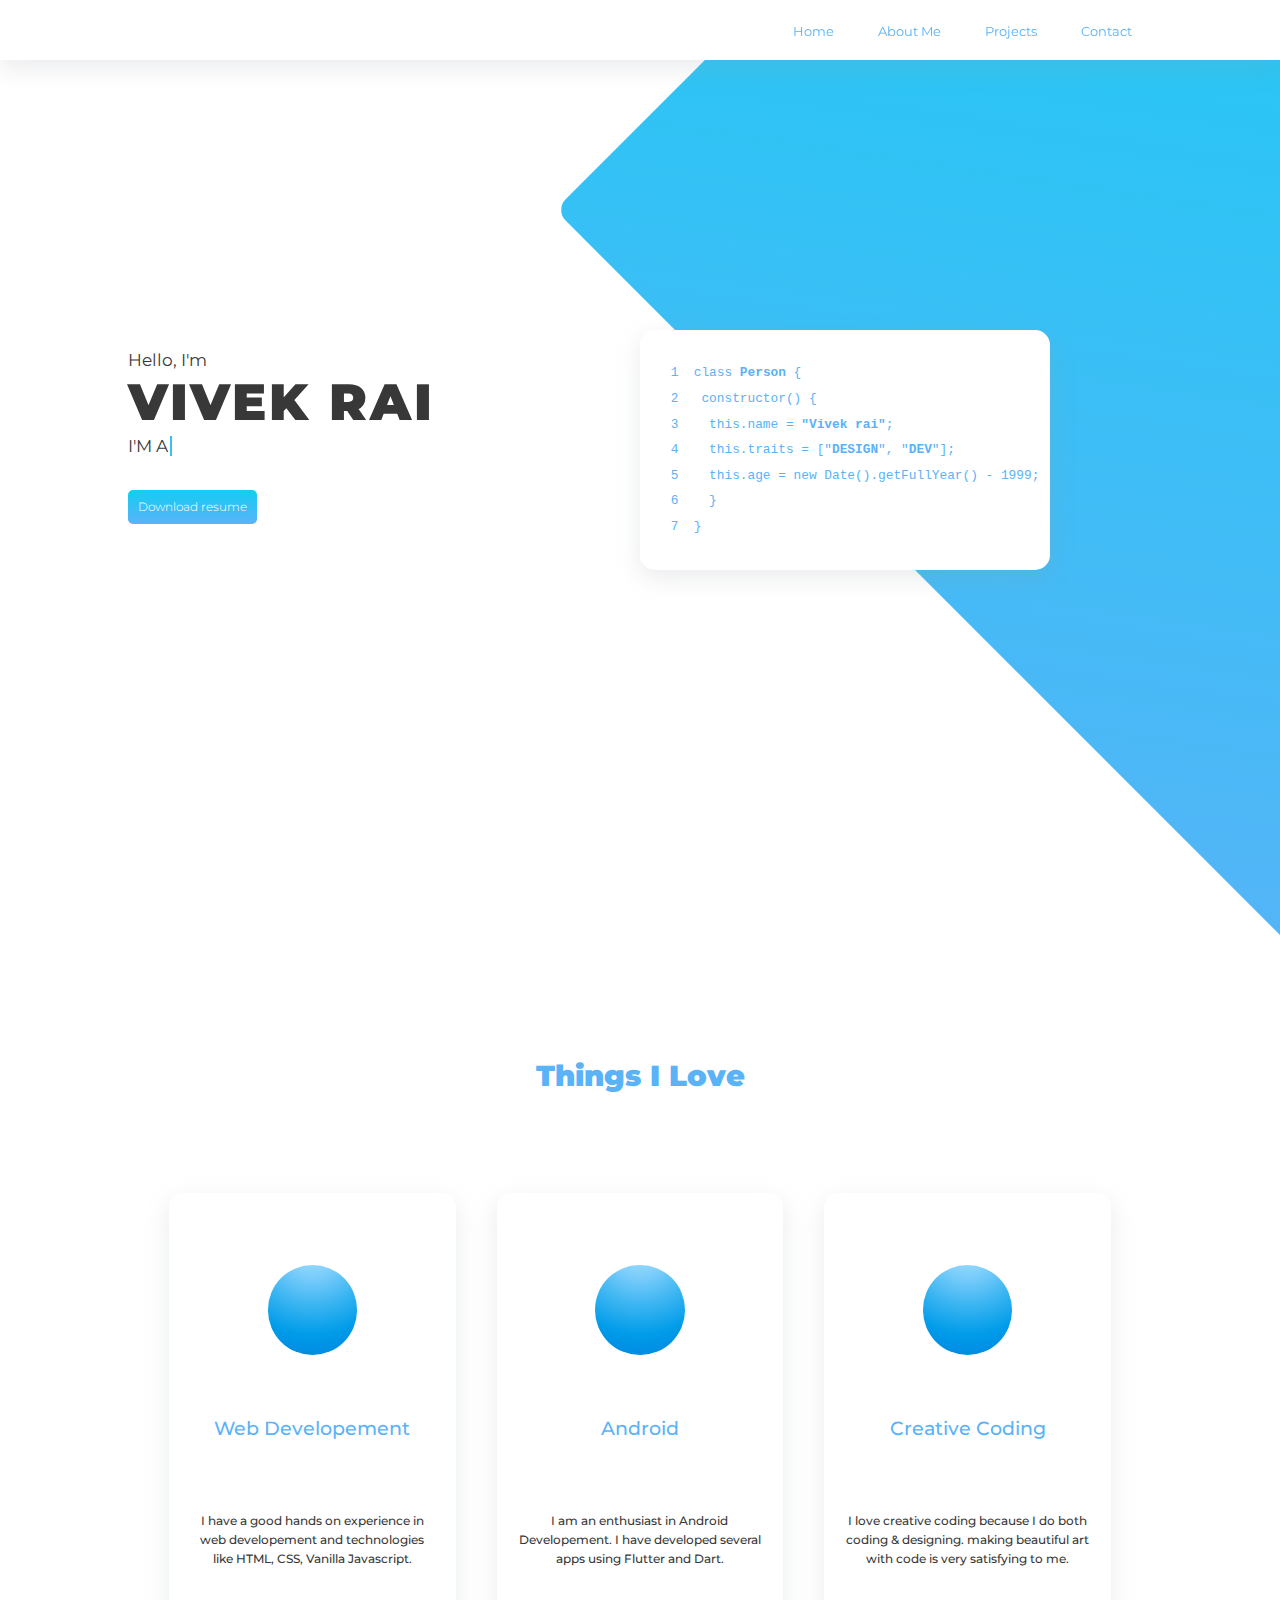
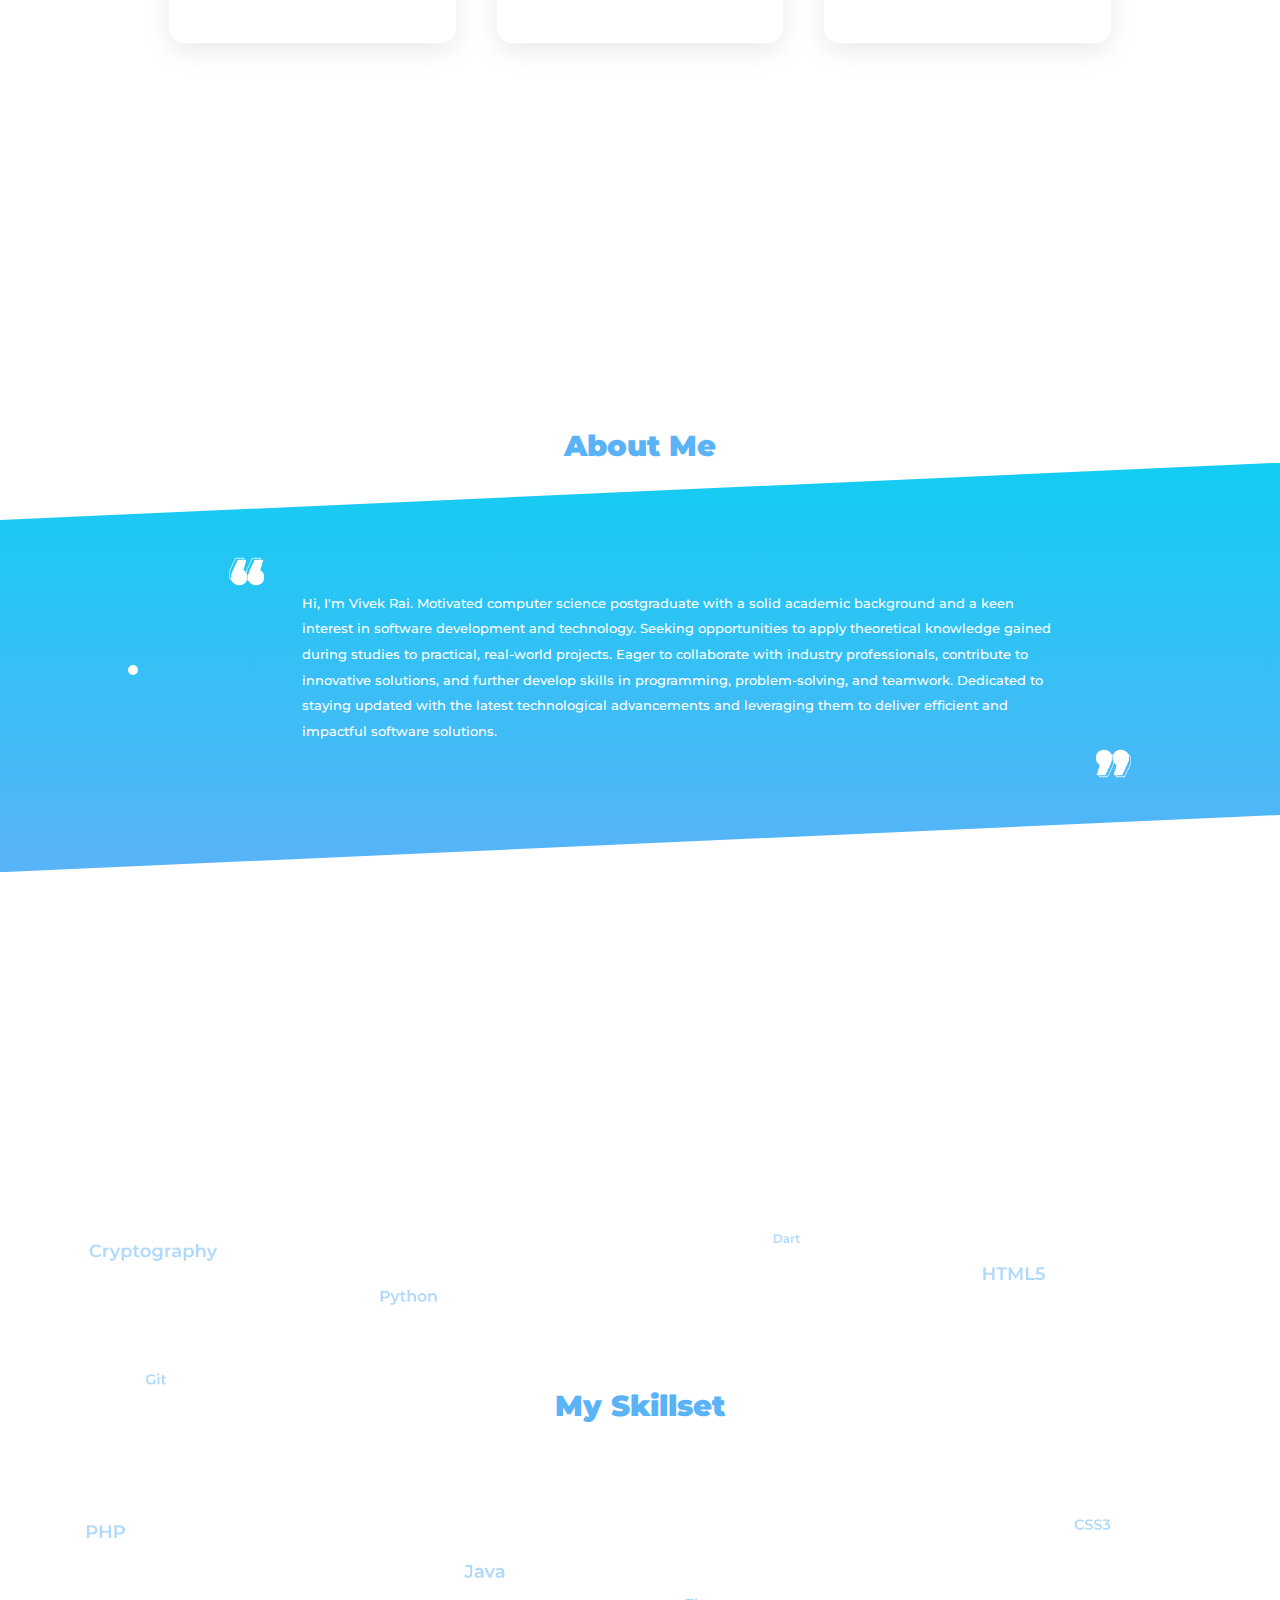
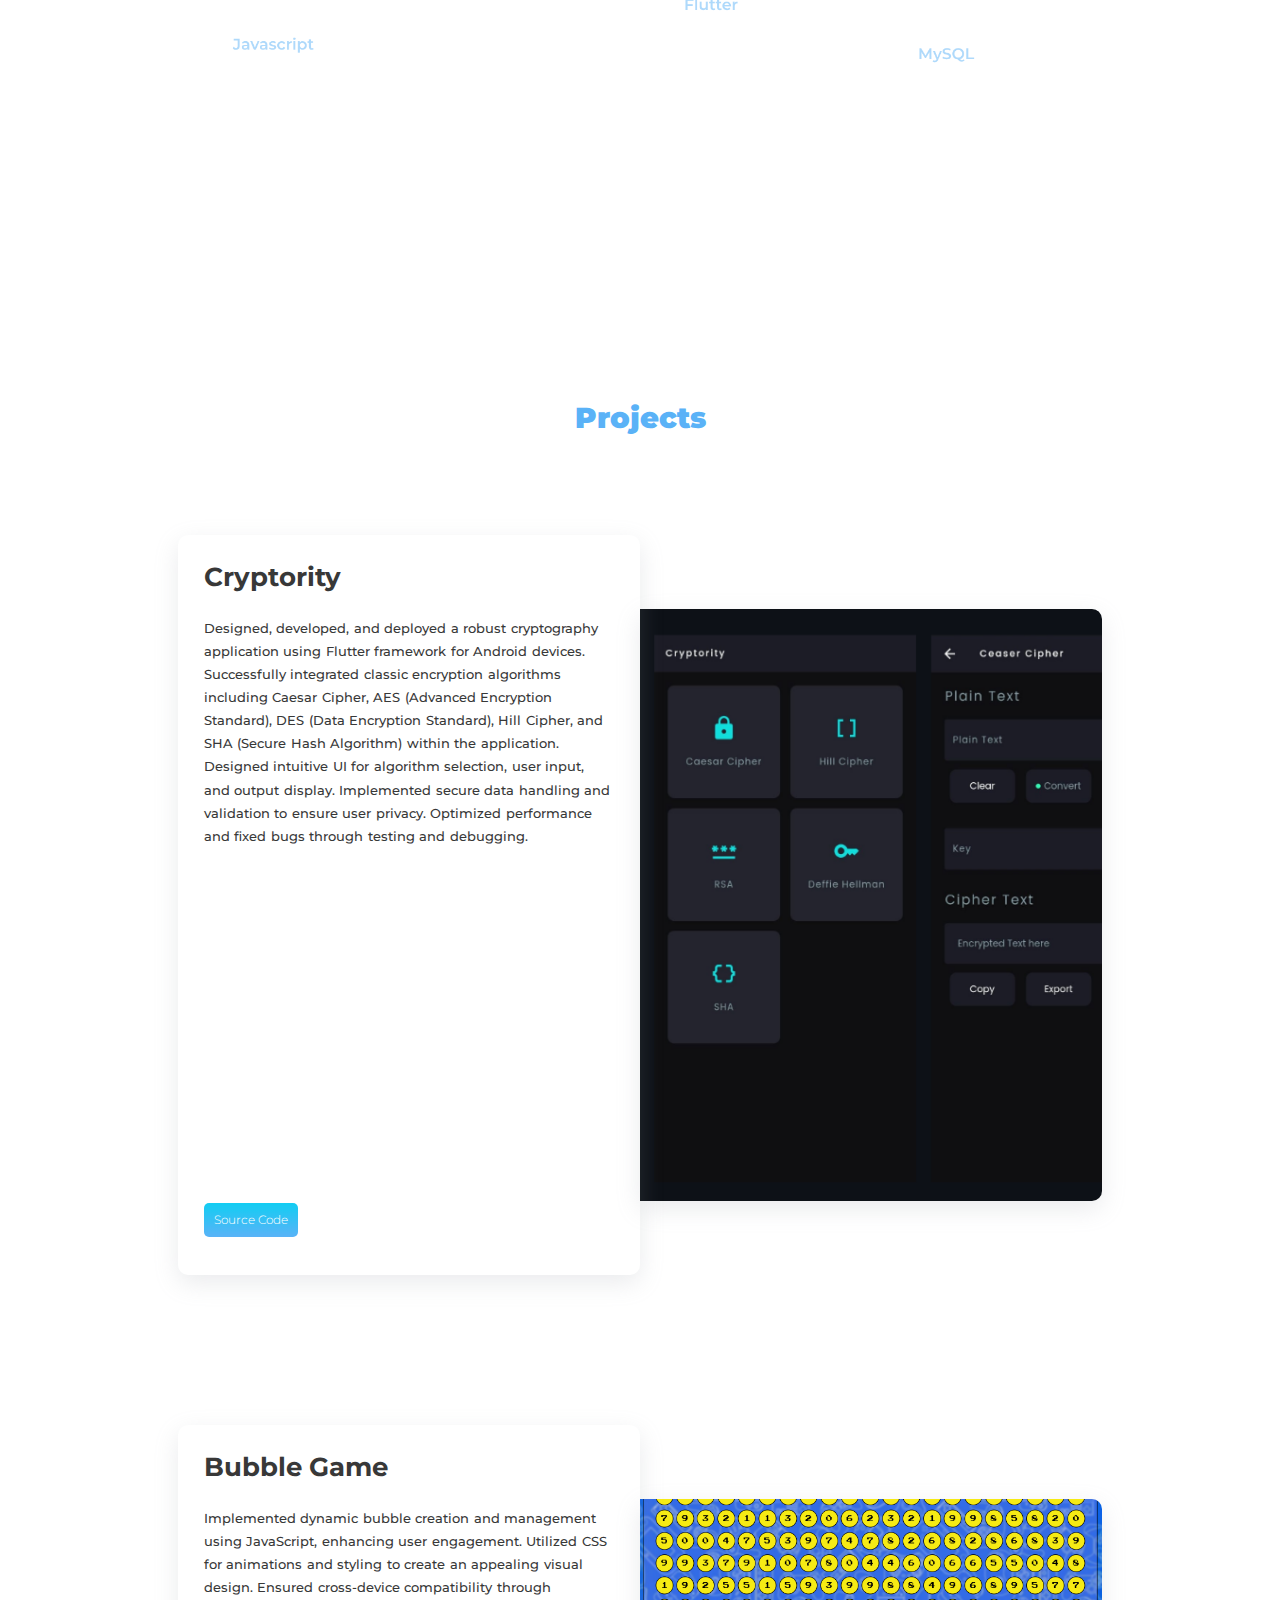
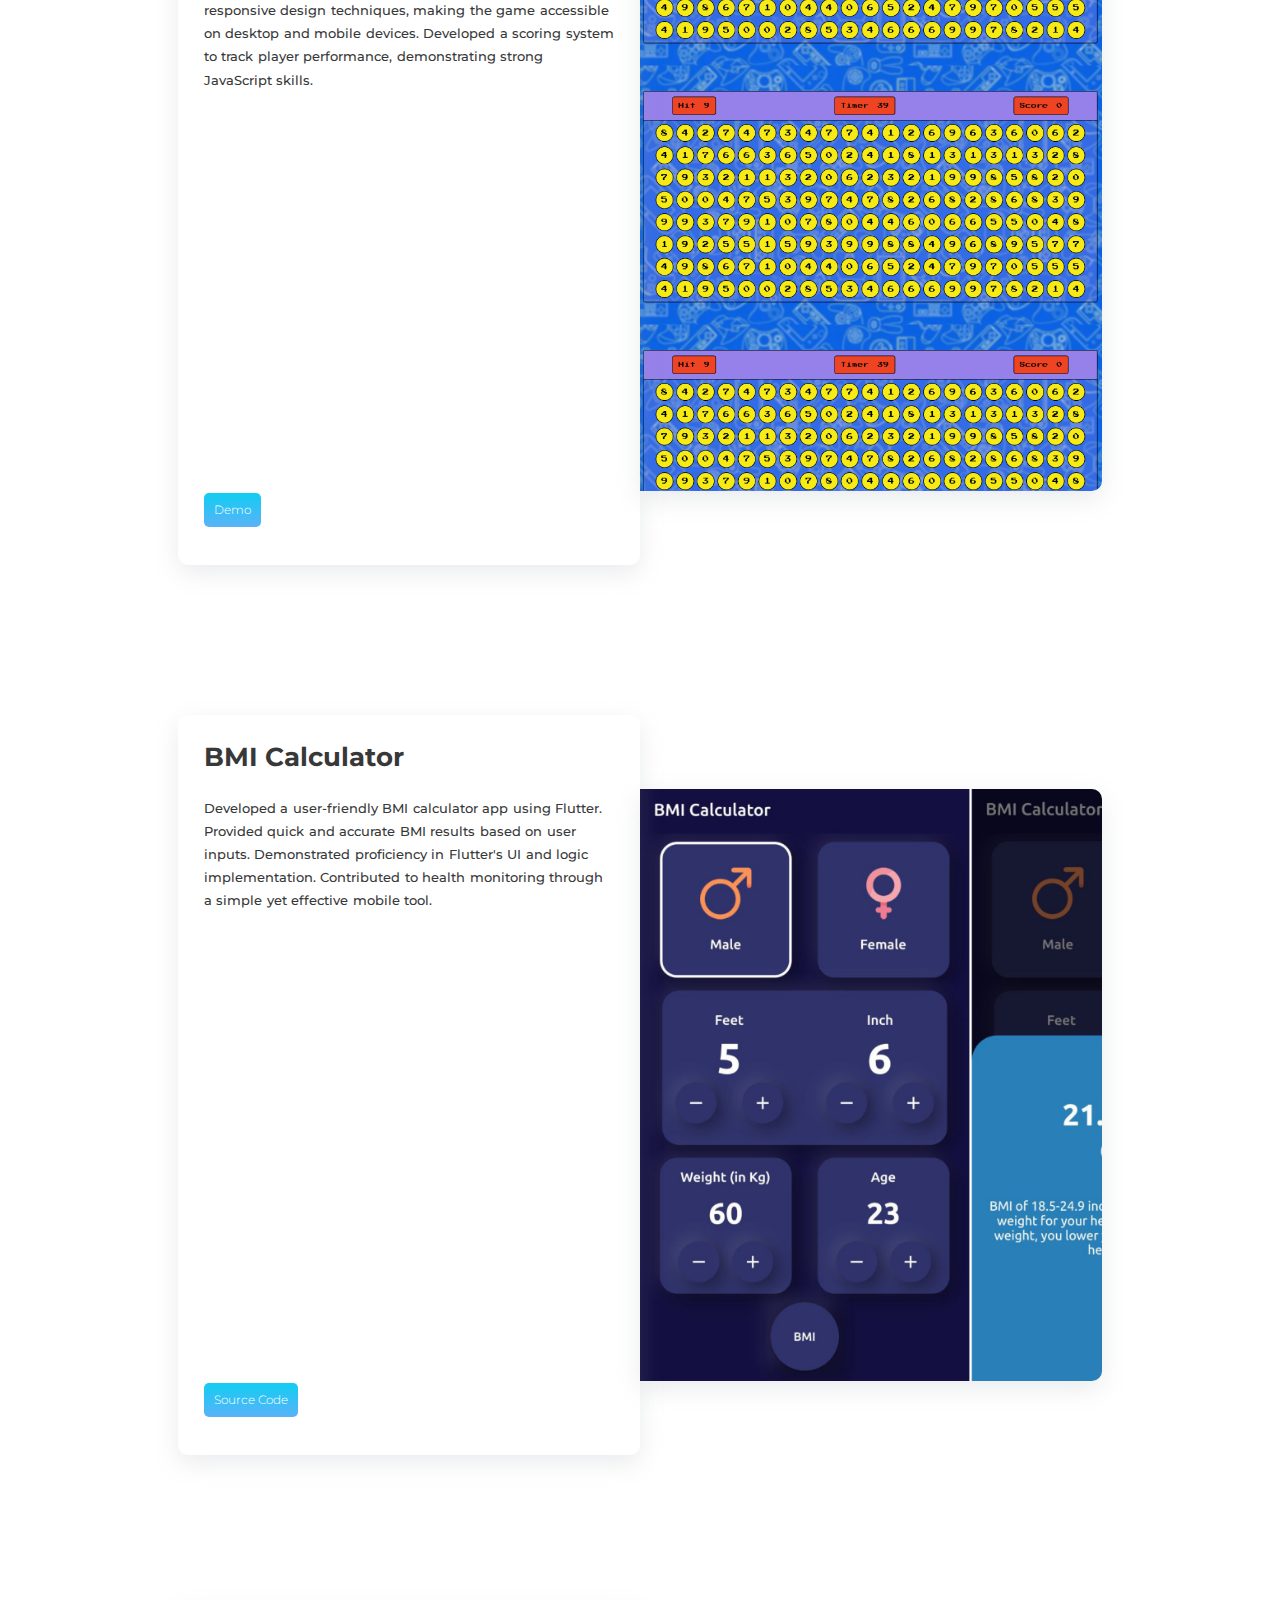
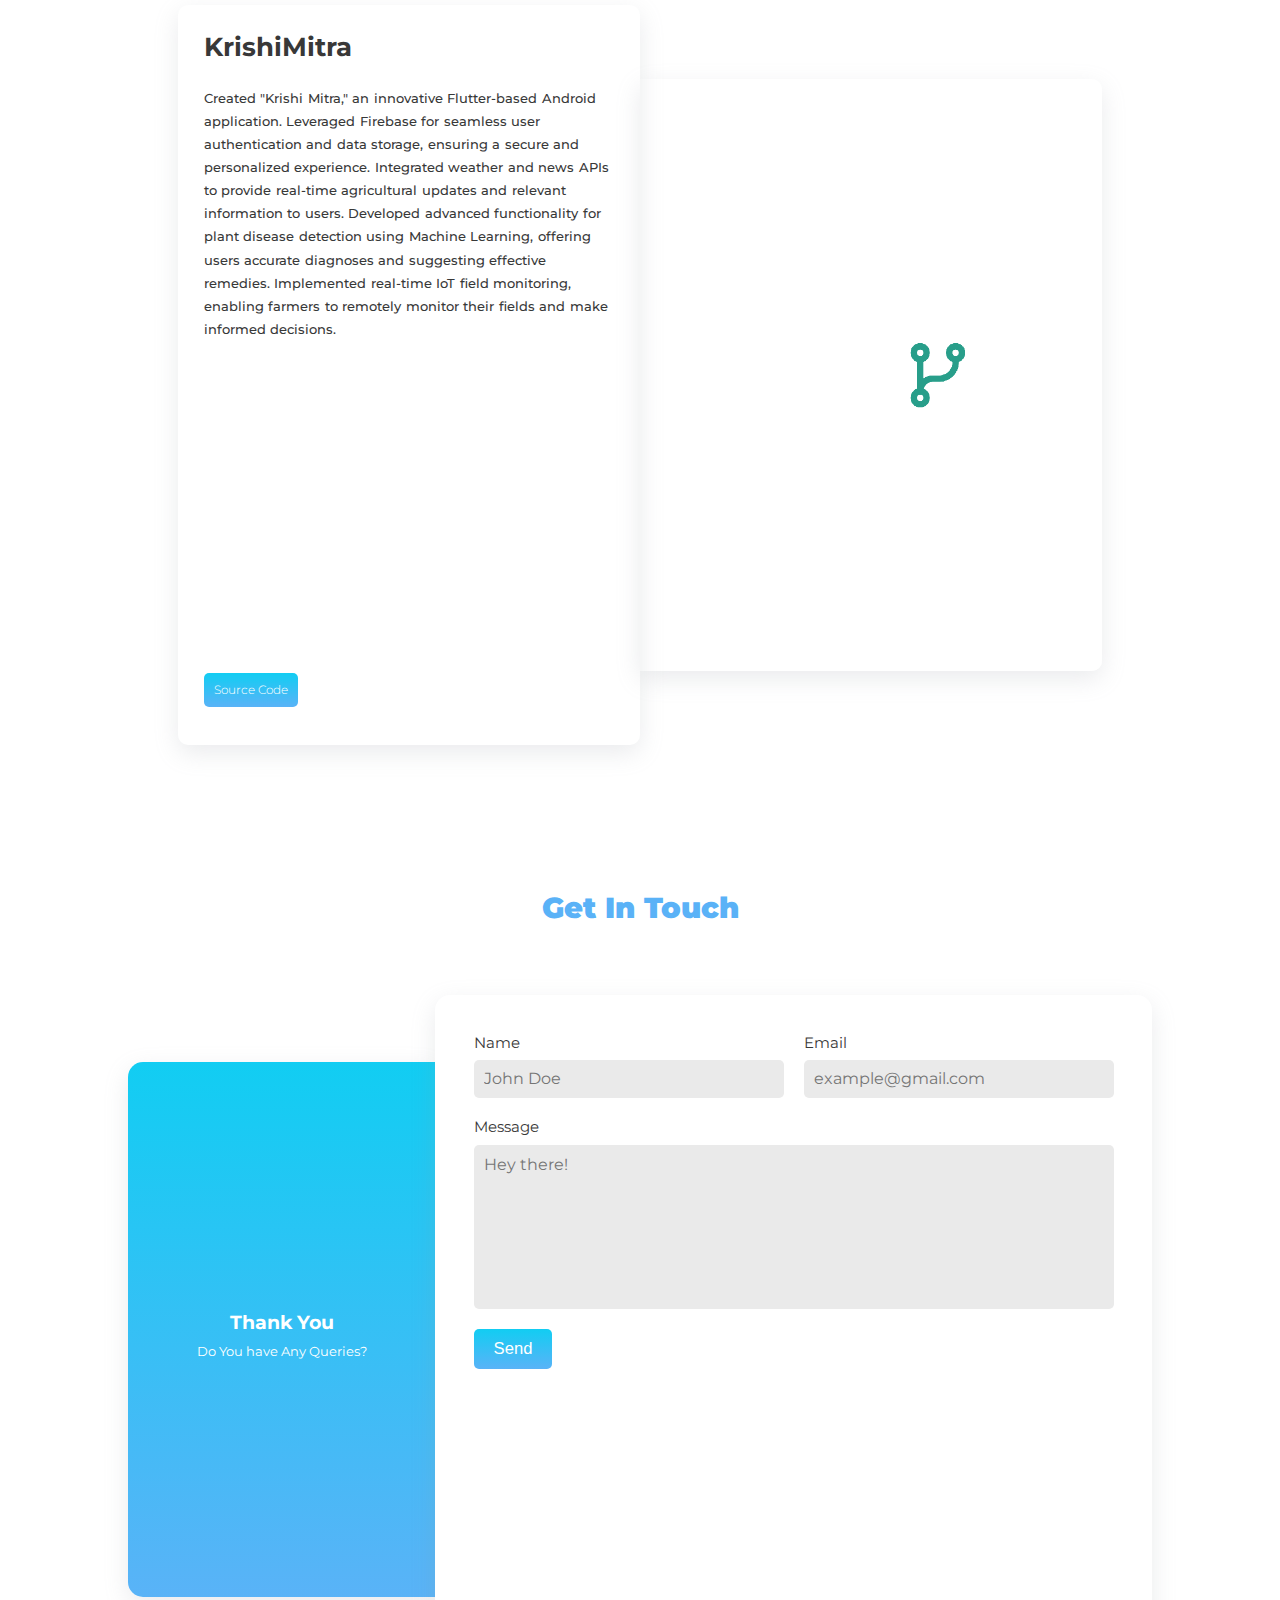
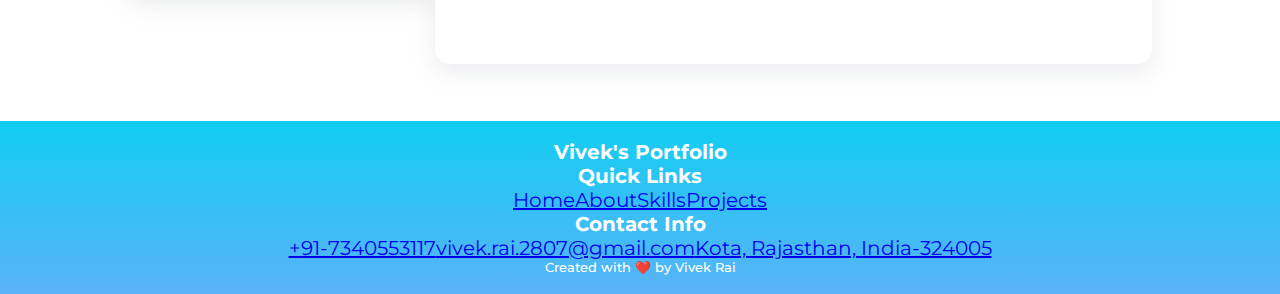
==== commit 1ca85488: "added footer" ====
--- a/index.html
+++ b/index.html
@@ -12,16 +12,16 @@
     <div id="mobile-nav-main">
       <div id="mobile-nav-item-list">
         <div id="mobile-nav-item">
-          <a href="#">Home</a>
-        </div>
-        <div id="mobile-nav-item">
-          <a href="#">About Me</a>
-        </div>
-        <div id="mobile-nav-item">
-          <a href="#">Projects</a>
-        </div>
-        <div id="mobile-nav-item">
-          <a href="#">Contact</a>
+          <a href="#page-1">Home</a>
+        </div>
+        <div id="mobile-nav-item">
+          <a href="#page-3">About Me</a>
+        </div>
+        <div id="mobile-nav-item">
+          <a href="#page-5">Projects</a>
+        </div>
+        <div id="mobile-nav-item">
+          <a href="#page-6">Contact</a>
         </div>
       </div>
       <div id="mobile-nav-icon">
@@ -37,9 +37,9 @@
       </div>
       <div id="menu-items">
         <a href="#page-1" class="item">Home</a>
-        <a href="#page-2" class="item">About Me</a>
-        <a href="#page-3" class="item">Projects</a>
-        <a href="#page-4" class="item">Contact</a>
+        <a href="#page-3" class="item">About Me</a>
+        <a href="#page-5" class="item">Projects</a>
+        <a href="#page-6" class="item">Contact</a>
       </div>
     </div>
     <div id="main">
@@ -211,8 +211,29 @@
         </div>
       </div>
       <footer>
-        <p>Made with ❤️ By Vivek Rai</p>
+        <div id="footer-content">
+          <div class="col col-1">
+            <h4>Vivek's Portfolio</h4>
+          </div>
+          <div class="col col-2">
+            <h4>Quick Links</h4>
+            <a href="#">Home</a><a href="#">About</a><a href="#">Skills</a><a href="#">Projects</a>
+          </div>
+          <div class="col col-3">
+            <h4>Contact Info</h4>
+            <a href="#">+91-7340553117</a><a href="#">vivek.rai.2807@gmail.com</a><a href="#">Kota, Rajasthan, India-324005</a><div id="social-footer-links">
+              <a href="#"><i class="ri-github-fill"></i></a>
+              <a href="#"><i class="ri-linkedin-box-fill"></i></a>
+              <a href="#"><i class="ri-instagram-fill"></i></a>
+              <a href="#"><i class="ri-whatsapp-fill"></i></a>
+            </div>
+          </div>
+        </div>
+        <div id="end">
+          <p>Created with ❤️ by Vivek Rai</p>
+        </div>
       </footer>
+      
     </div>
     <script src="https://cdnjs.cloudflare.com/ajax/libs/gsap/3.12.2/gsap.min.js" integrity="sha512-16esztaSRplJROstbIIdwX3N97V1+pZvV33ABoG1H2OyTttBxEGkTsoIVsiP1iaTtM8b3+hu2kB6pQ4Clr5yug==" crossorigin="anonymous" referrerpolicy="no-referrer"></script>
     <script src="https://cdnjs.cloudflare.com/ajax/libs/gsap/3.12.2/ScrollTrigger.min.js" integrity="sha512-Ic9xkERjyZ1xgJ5svx3y0u3xrvfT/uPkV99LBwe68xjy/mGtO+4eURHZBW2xW4SZbFrF1Tf090XqB+EVgXnVjw==" crossorigin="anonymous" referrerpolicy="no-referrer"></script>
--- a/styles.css
+++ b/styles.css
@@ -150,6 +150,91 @@
     height: 100%;
 }
 
+#anime-line {
+    /* background-color: red; */
+}
+
+#anime-line .change-text{
+    position: relative;
+
+}
+
+#anime-line .change-text::before{
+    content: "";
+    color: #36C1F5;
+    animation: words 8s infinite;
+}
+
+#anime-line .change-text::after{
+    background-color: blue;
+    content: "";
+    position: absolute;
+    top: 0;
+    width: calc(100% + 4px);
+    height: 100%;
+    background-color: #fff;
+    border-left: 2px solid #36C1F5;
+    right: -8px;
+    animation: cursor .8s infinite, typing 20s steps(14) infinite;
+}
+
+@keyframes cursor {
+    to{
+        border-left: 1px solid #ff7f5000;
+    }
+}
+
+@keyframes words {
+    0%,50%{
+        content: "Website Developer";
+    }
+    51%,100%{
+        content: "Website Developer";
+    }
+}
+
+@keyframes typing {
+    10%,15%,30%,35%,50%,55%,70%,75%,90%,95%{
+        width: 0;
+    }
+    5%,20%,25%,40%,45%,60%,65%,80%,85%{
+        width: calc(100% + 5px);
+    }
+}
+
+/* #anime-line {
+    overflow: hidden;
+}
+#anime-line .text{
+    position: relative;
+}
+
+#anime-line .change-text {
+    color: #2EC4F4;
+    font-weight: 500;
+}
+
+#anime-line .text.change-text::before{
+    content: "";
+    top: 0;
+    left: 0;
+    width: 100%;
+    height: 100%;
+    background-color: #fff;
+    position: absolute;
+    border-left: 2px solid #2EC4F4;
+    animation: animate 4s steps(12) infinite;
+}
+
+@keyframes animate {
+    40%, 60% {
+        left: calc(100% + 4px);
+    }
+    100%{
+        left: 0%;
+    }
+} */
+
 #hero-text h1{
     color: #383838;
     font-size: 4vw;
@@ -157,7 +242,7 @@
     letter-spacing: 3px;
 }
 
-#hero-text h3{
+#hero-text span{
     color: #383838;
     font-size: 1.3vw;
     font-weight: 400;
@@ -274,10 +359,22 @@
         font-size: 10vw;
     }
 
-    #hero-text h3{
+    #hero-text h4{
         font-size: 3vw;
     }
-    #hero-text h4{
+    #hero-text .text{
+        font-size: 3vw;
+    }
+
+    #anime-line .static-text{
+        
+    }
+
+    #anime-line {
+    
+    }
+
+    #hero-text .change-text{
         font-size: 3vw;
     }
 
@@ -916,7 +1013,7 @@
         top: 7.8vw;
         border-radius: 15px;
         height: 100vw;
-        width: 100%;
+        width: 110%;
     }
 
     #contact-container {
@@ -927,7 +1024,7 @@
     #container-form {
         padding: 5vw;
         margin-top: 10vw;
-        width: 95%;
+        width: 105%;
         height: auto;
         box-shadow: rgba(149, 157, 165, 0.2) 0px 8px 24px;
     }
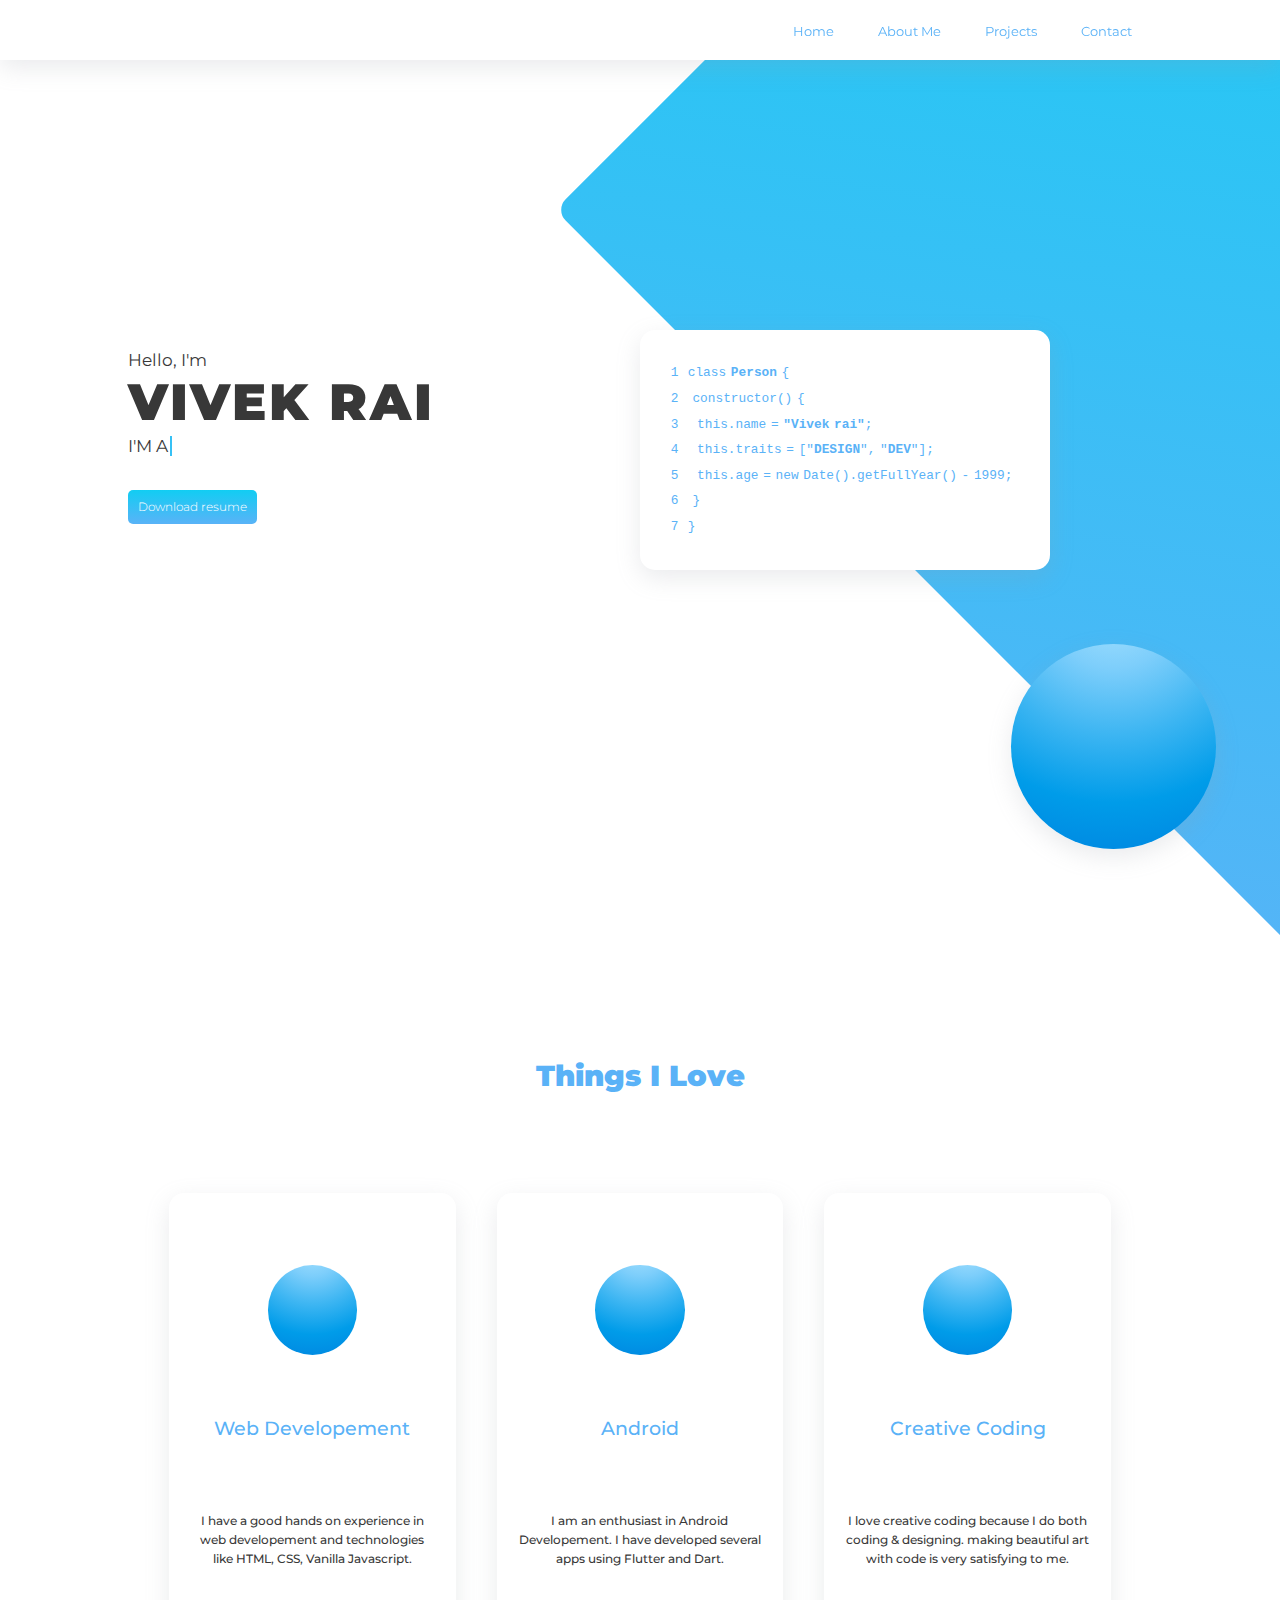
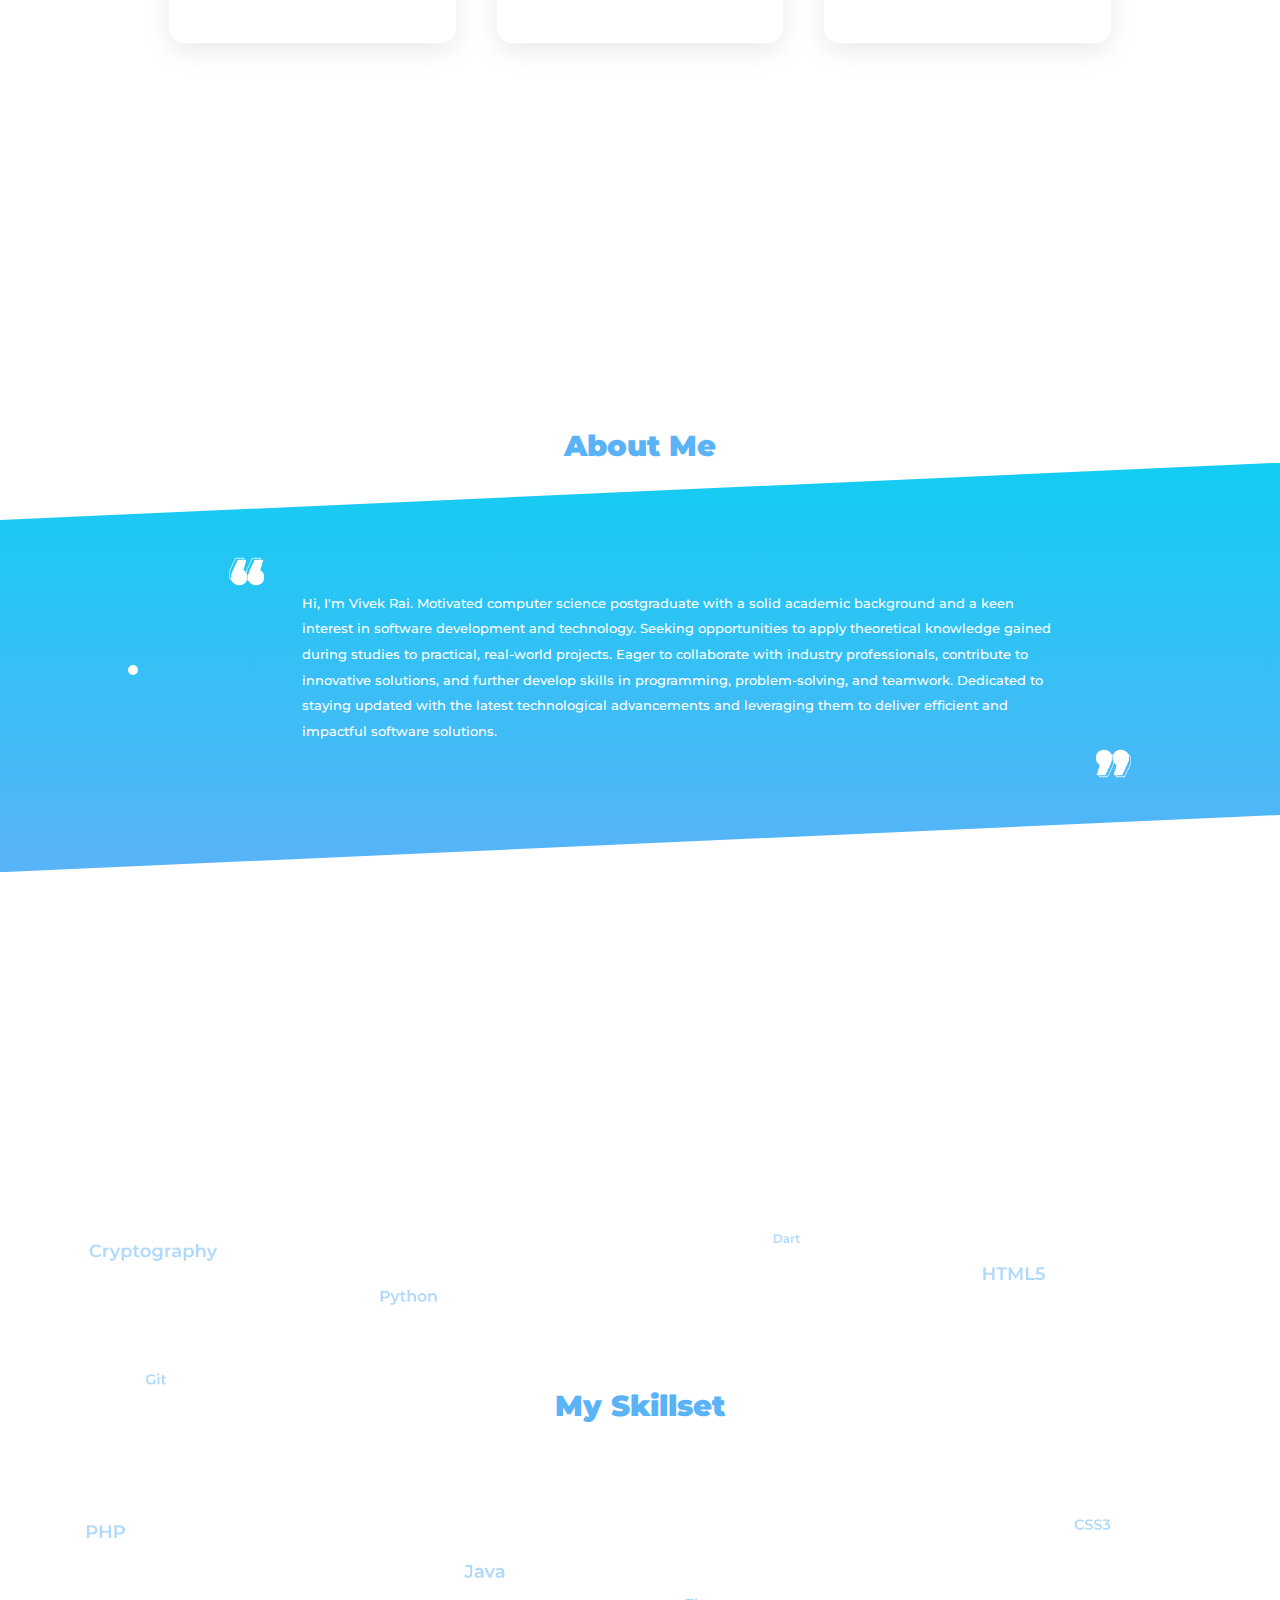
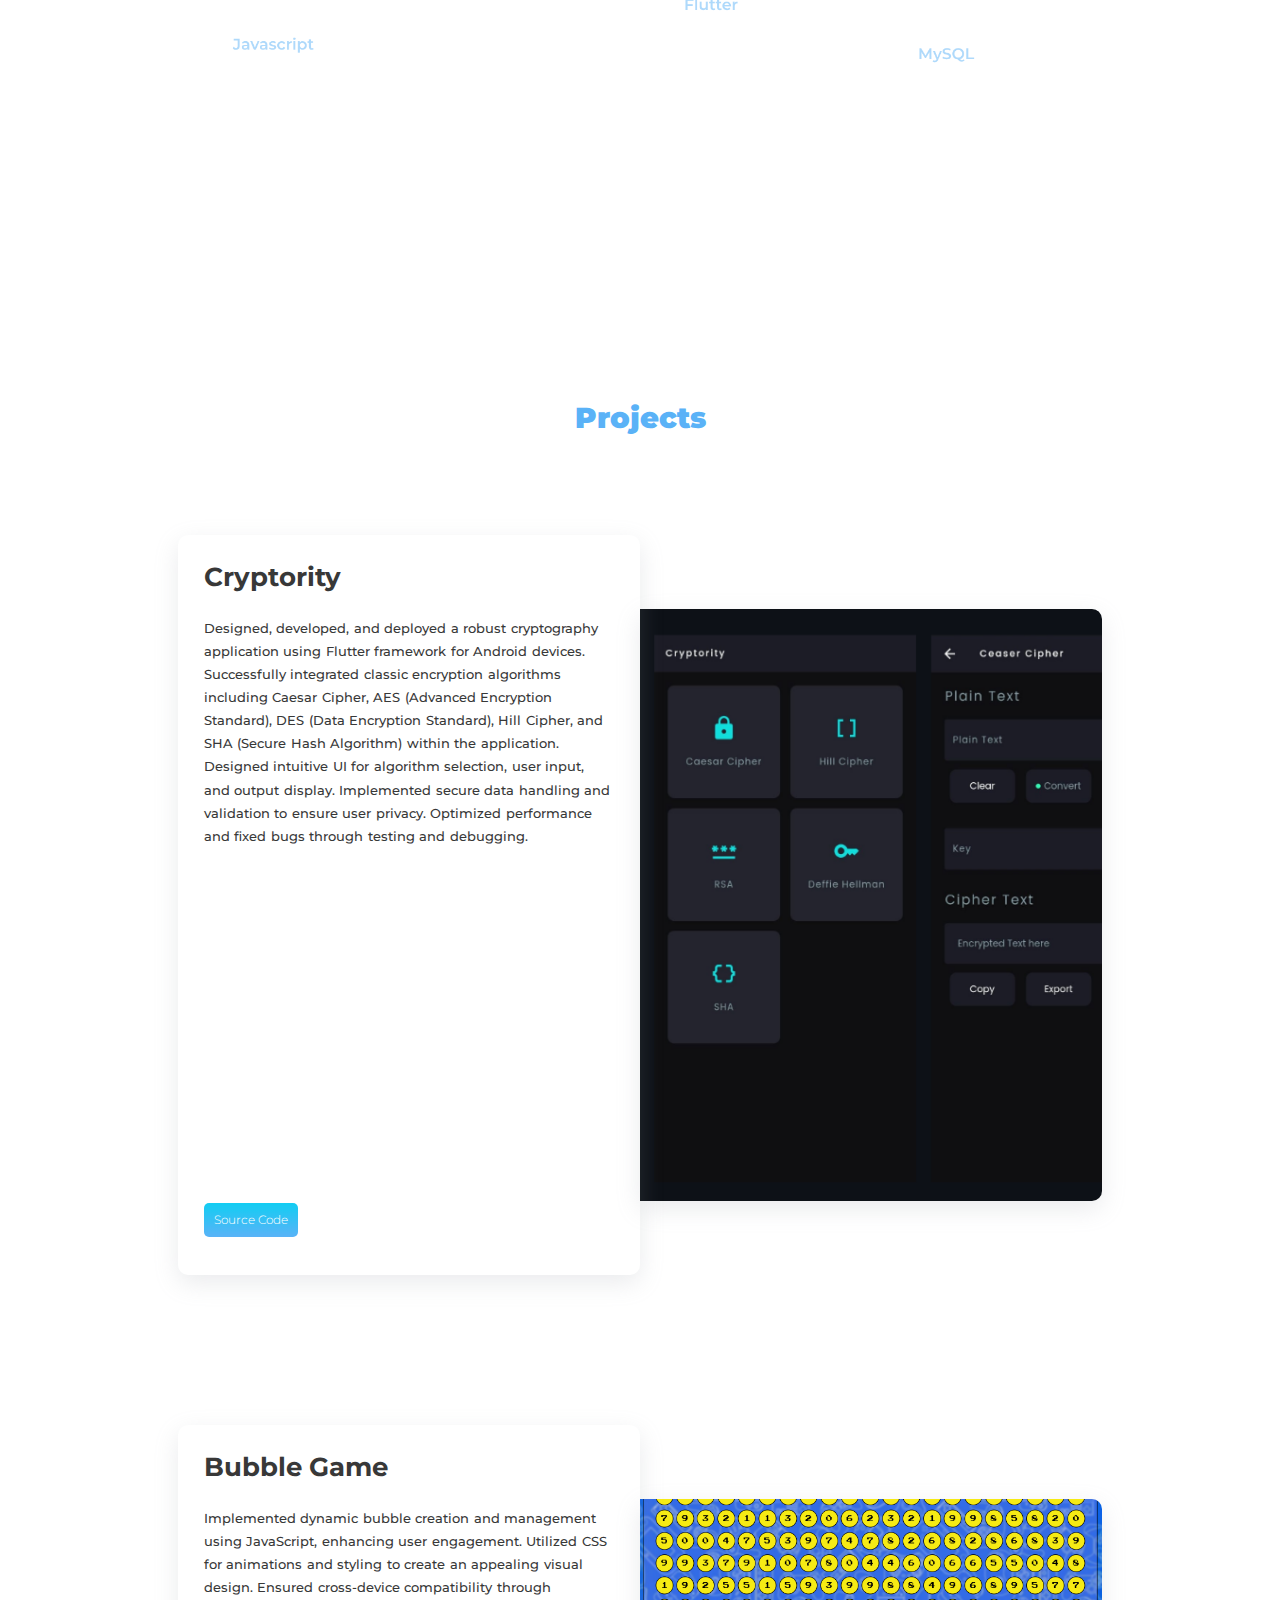
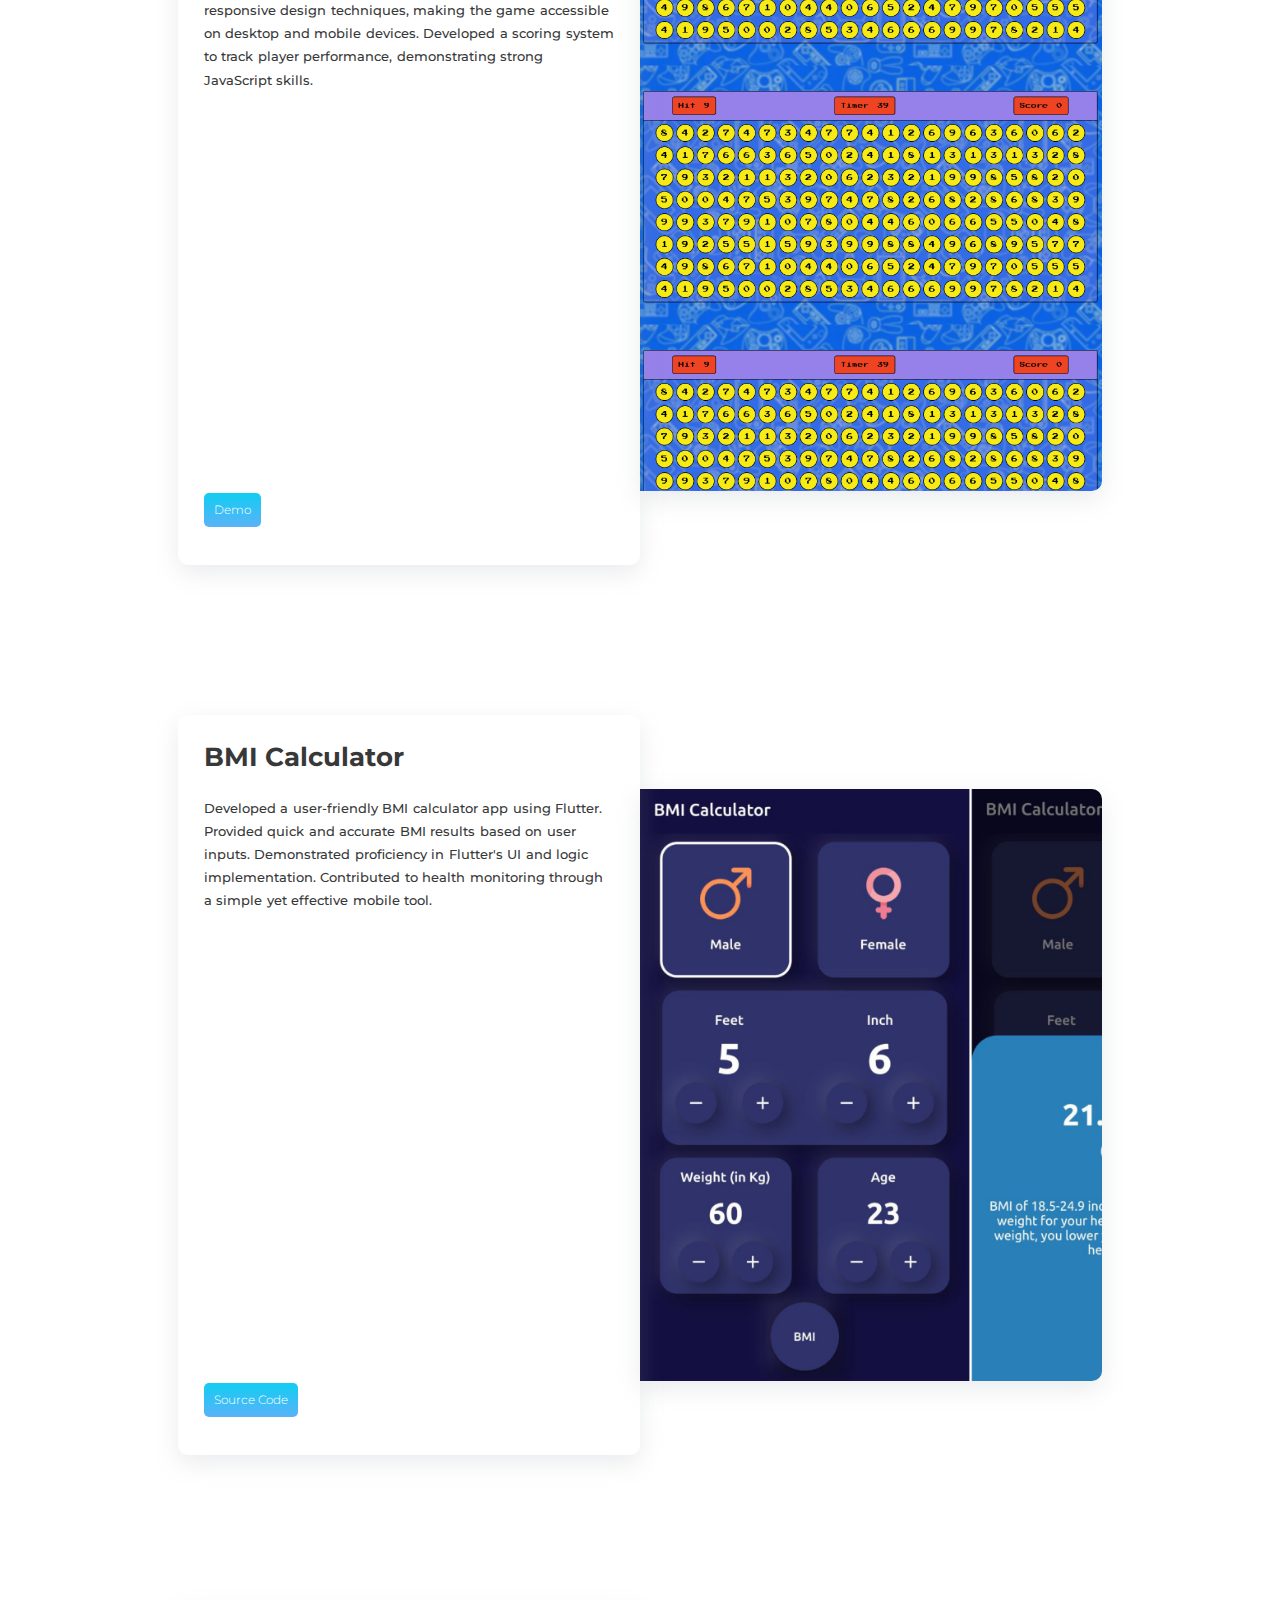
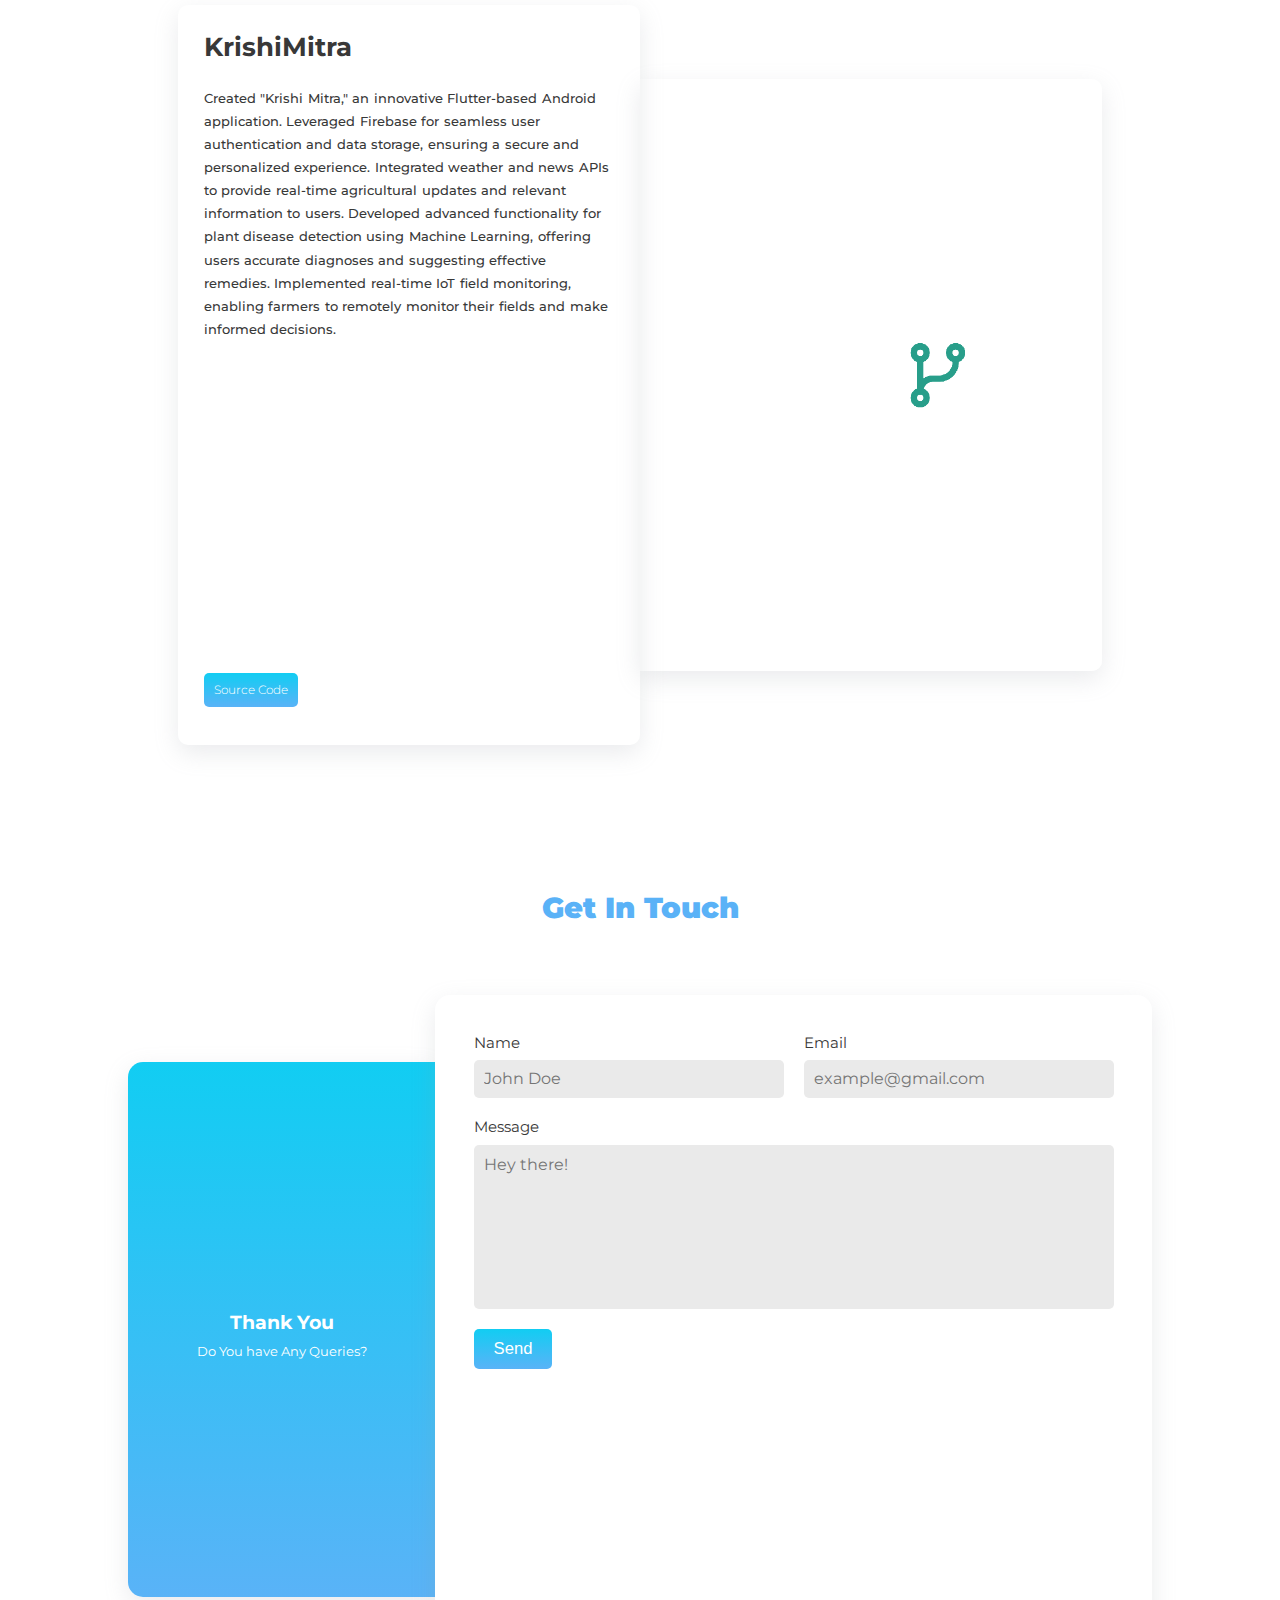
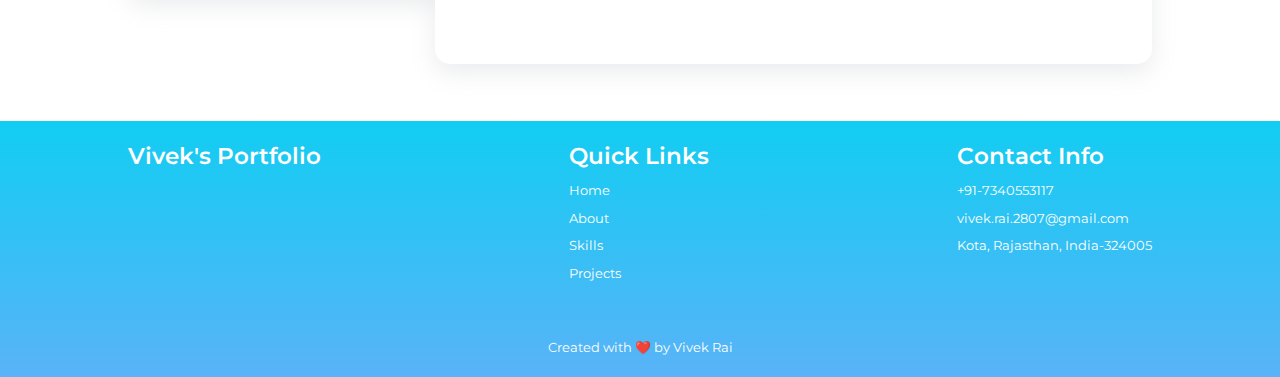
==== commit 80734ce1: "Fix mobile nav" ====
--- a/index.html
+++ b/index.html
@@ -18,15 +18,18 @@
           <a href="#page-3">About Me</a>
         </div>
         <div id="mobile-nav-item">
+          <a href="#page-6">Skills</a>
+        </div>
+        <div id="mobile-nav-item">
           <a href="#page-5">Projects</a>
         </div>
         <div id="mobile-nav-item">
           <a href="#page-6">Contact</a>
         </div>
       </div>
-      <div id="mobile-nav-icon">
-        <i class="ri-menu-line"></i>
-      </div>
+    </div>
+    <div id="mobile-nav-icon">
+      <i class="ri-menu-line"></i>
     </div>
     <div id="mini-circle"></div>
     <div id="nav">
@@ -79,7 +82,7 @@
               <pre>3    this.name = <b>"Vivek rai"</b>;</pre>
               <pre>4    this.traits = ["<b>DESIGN</b>", "<b>DEV</b>"];</pre>
               <pre>5    this.age = new Date().getFullYear() - 1999;</pre>
-              <pre>6    }</pre>
+              <pre>6   }</pre>
               <pre>7  }</pre>
             </div>
           </div>
--- a/styles.css
+++ b/styles.css
@@ -27,44 +27,42 @@
     font-size: 20px;
 }
 
-
-
-
 #mobile-nav-main {
+    background-color: #ffffffc3;
+    padding: 5vw 4vw;
+    border-radius: 5px;
     z-index: 999;
     position: fixed;
-    bottom: 0;
-    right: 0;
-    margin: 0 6vw 6vw 0;
-    display: flex;
-    flex-direction: column;
-    gap: 50px;
+    bottom: 22vw;
+    right: 3.5vw;
+    display: flex;
+    flex-direction: column;
     align-items: center;
     justify-content: center;
     display: none;
+    box-shadow: rgba(149, 157, 165, 0.2) 0px 8px 24px;
 }
 
 #mobile-nav-item-list {
     display: flex;
-    flex-direction: column;
-    gap: 40px;
+    gap: 8vw;
+    flex-direction: column;
     align-items: center;
     justify-content: center;
 }
 
 
 #mobile-nav-item a{
-    font-size: 2.5vw;
+    font-size: 3vw;
     text-decoration: none;
-    color: #fff;
-    border: 1px solid transparent;
-    border-radius: 5px;
-    background-color: #5AB2F7;
-    padding: 10px 10px;
+    color: #009ce9;
     transition: all ease-in-out 0.5s;
 }
 
 #mobile-nav-icon {
+    position: fixed;
+    bottom: 4vw;
+    right: 5vw;
     z-index: 9999;
     display: flex;
     align-items: center;
@@ -316,6 +314,7 @@
 }
 
 #code-box {
+    word-spacing:-3px;
     width: 80%;
     padding: 6%;
     background-color: #fff;
@@ -324,6 +323,7 @@
 }
 
 #code-box pre {
+    
     line-height: 2vw;
     font-size: 1vw;
     font-weight: 500;
@@ -409,11 +409,11 @@
     }
 
     #mobile-nav-main {
-        display: flex;
+        display: none;
     }
 
     #mobile-nav-item-list {
-        display: none;
+        
     }
 }
 
@@ -1126,9 +1126,15 @@
 } */
 
 footer {
+    height: 20vw;
+    display: flex;
+    flex-direction: column;
+    justify-content: space-around;
+    align-items: center;
+    position: relative;
     margin-top: 2vw;
     color: #fff;
-    padding: 1.5vw;
+    /* padding: 4vw; */
     background: hsla(206, 91%, 66%, 1);
 
 background: linear-gradient(90deg, hsla(206, 91%, 66%, 1) 0%, hsla(190, 90%, 51%, 1) 100%);
@@ -1141,18 +1147,69 @@
     text-align: center;
 }
 
-footer p{
+#footer-content {
+    margin: 0 auto;
+    
+    display: flex;
+    align-items:start;
+    justify-content: space-between;
+    width: 80%;
+}
+
+#footer-content .col {
+    display: flex;
+    flex-direction: column;
+    align-items: start;
+    gap: 1vw;
+}
+
+#footer-content h4 {
+    font-weight: 600;
+    font-size: 1.8vw;
+}
+
+#footer-content .col a{
+    color: #fff;
+    text-decoration: none;
     font-size: 1vw;
-    font-weight: 500;
-}
+    font-weight: 400;
+}
+
+#footer-content .col a i{
+    font-size: 2vw;
+    margin-right: 1vw;
+}
+
+#end {
+    font-size: 1vw;
+   color: #fff;
+}
+
 
 @media (max-width:600px) {
     footer {
-        margin-top: 10vw;
-        padding: 4vw;
-    }
-
-    footer p {
-        font-size: 3vw;
-    }
-}
+        height: 50vw;
+    }
+
+    #footer-content .col-1{
+        display: none;
+    }
+
+    #footer-content h4 {
+        font-size: 3.5vw;
+    }
+
+    #footer-content .col a{
+        font-size: 2vw;
+    }
+
+    #footer-content .col a i{
+        font-size: 4vw;
+        margin-right: 0.5vw;
+    }
+    
+
+    #end {
+        font-size: 2.5vw;
+    }
+}
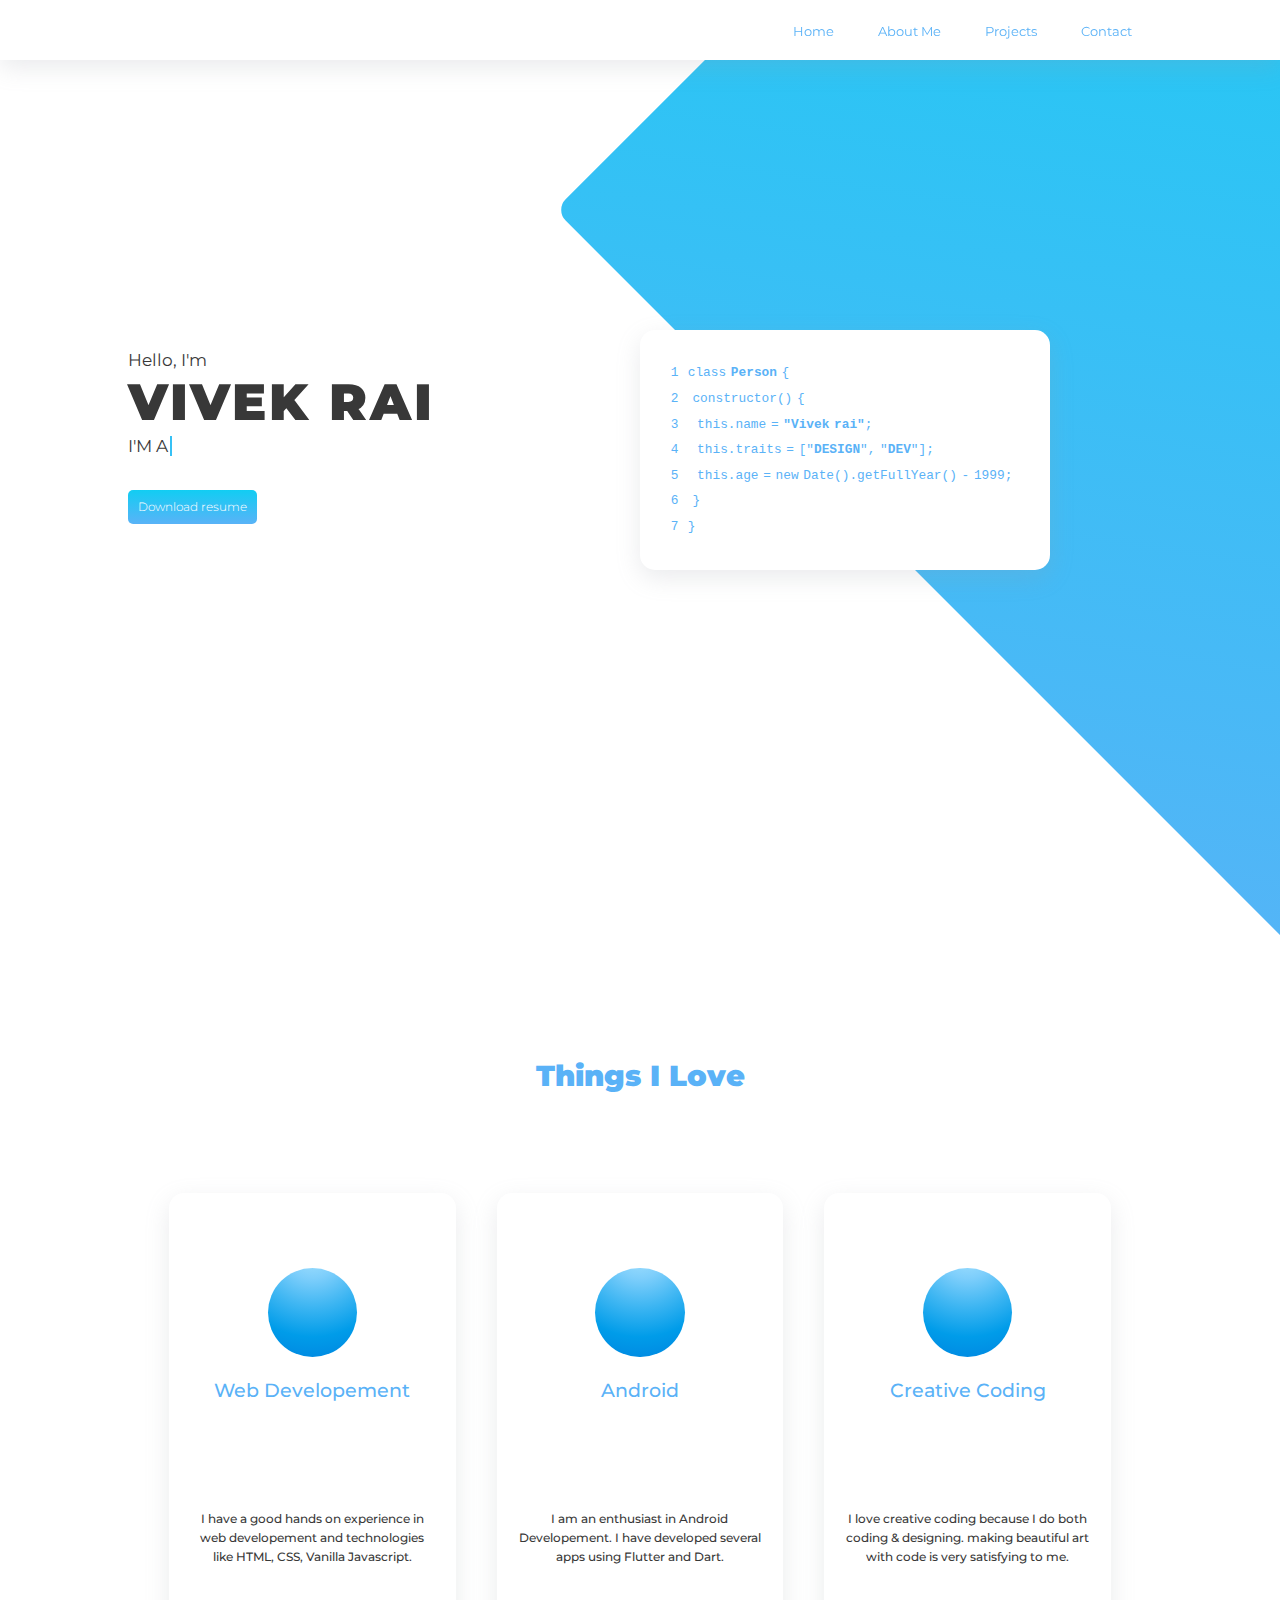
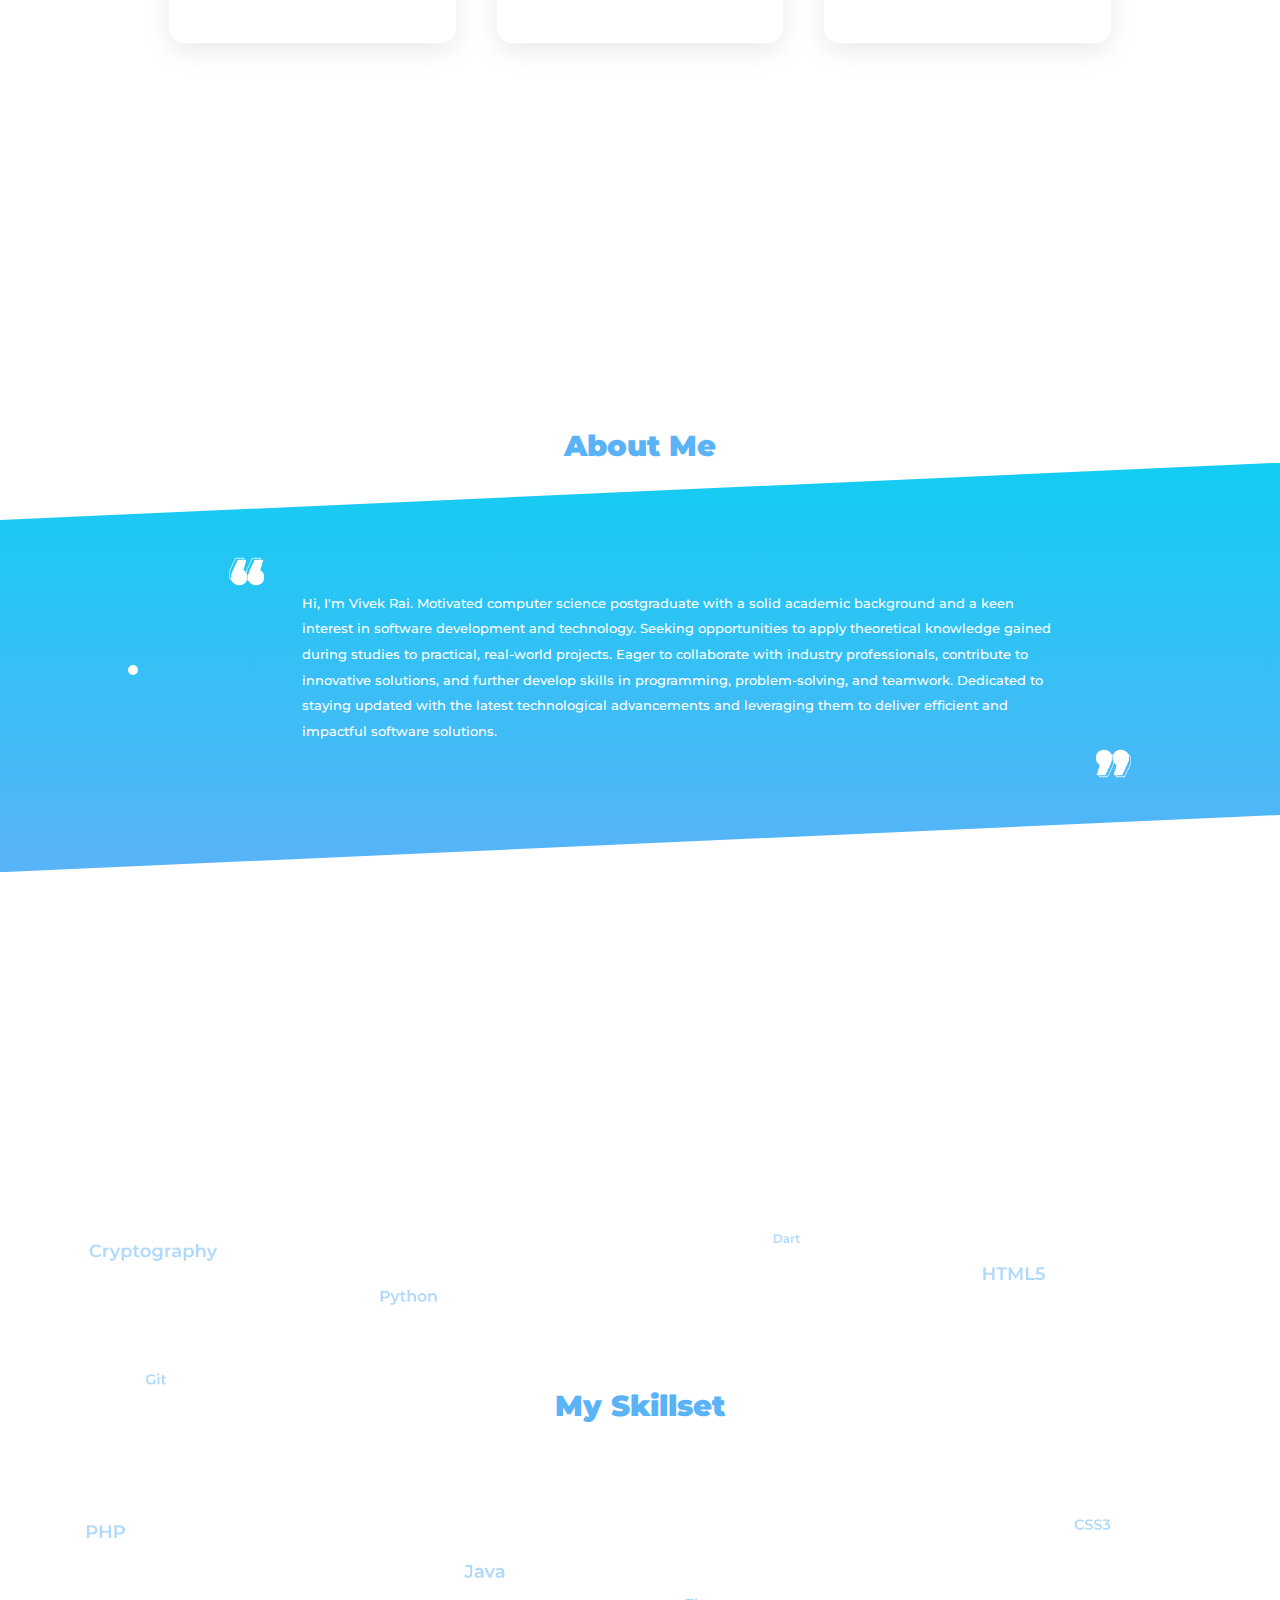
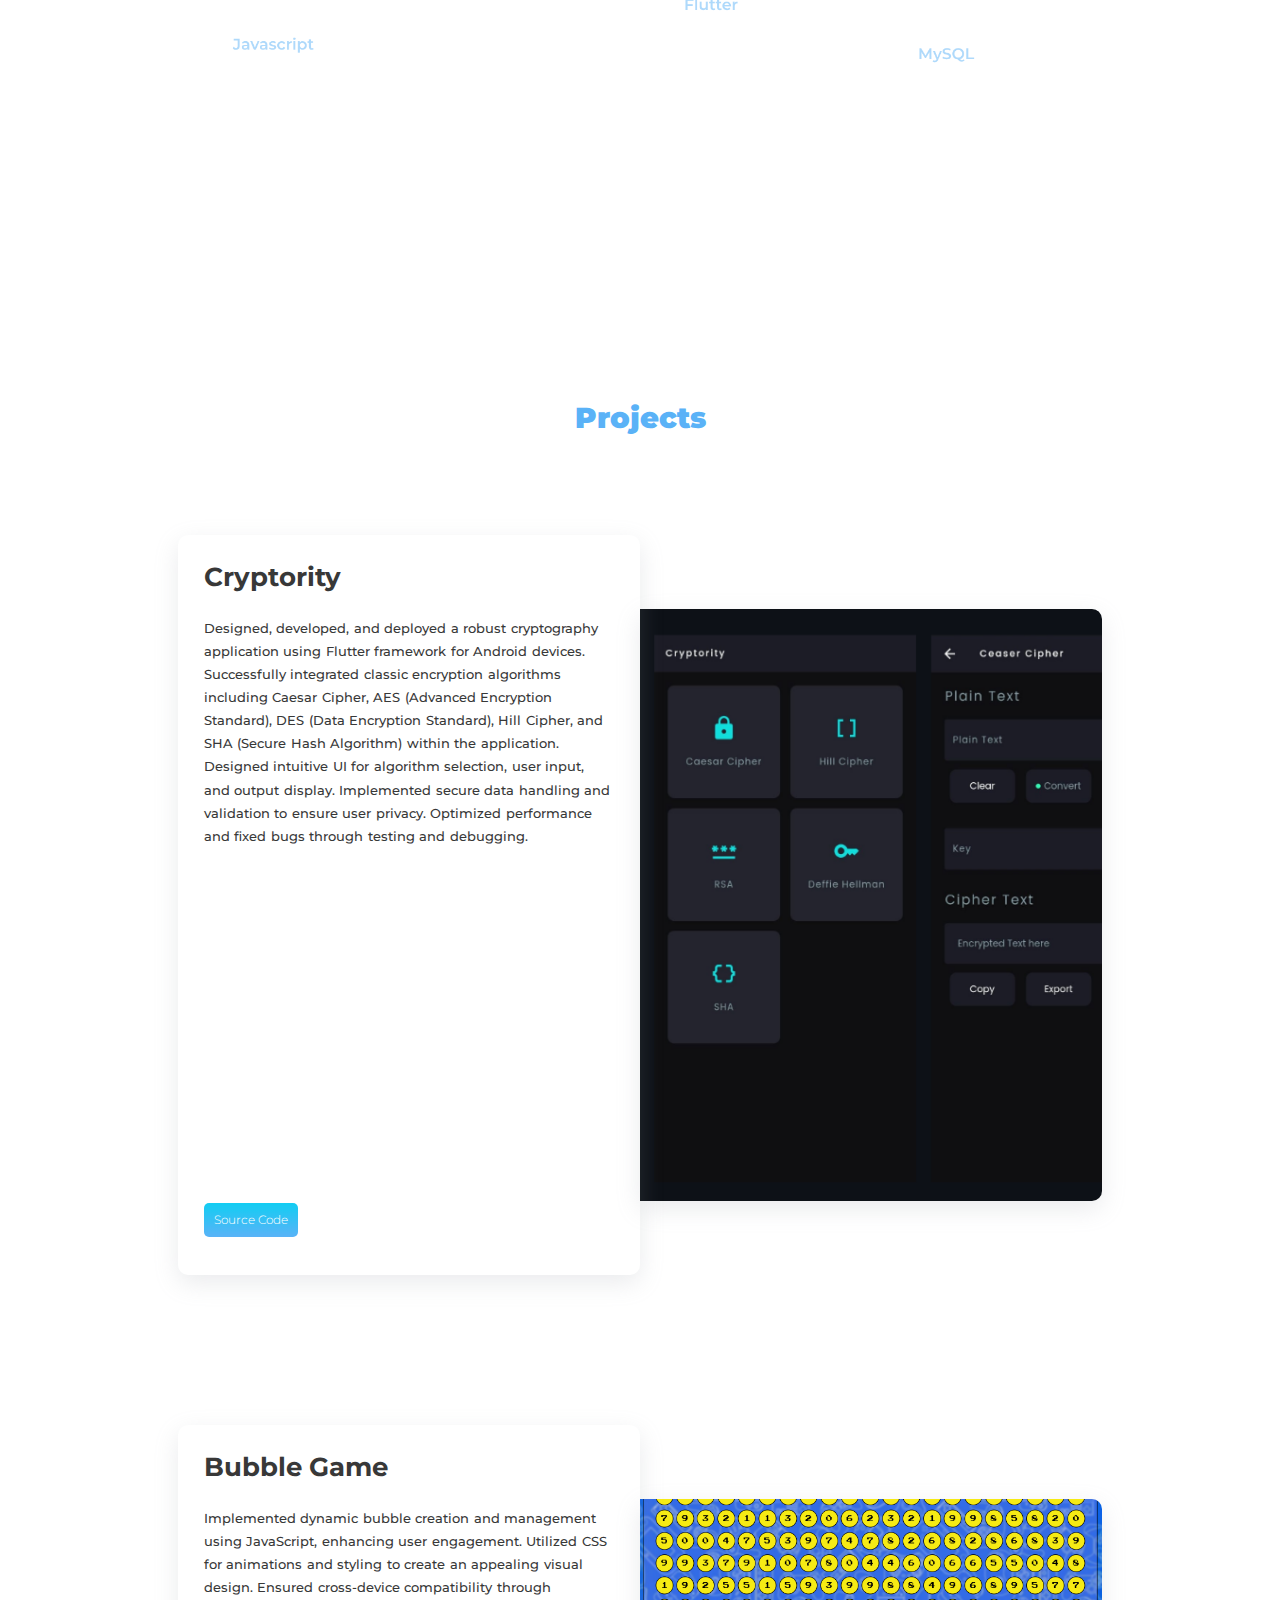
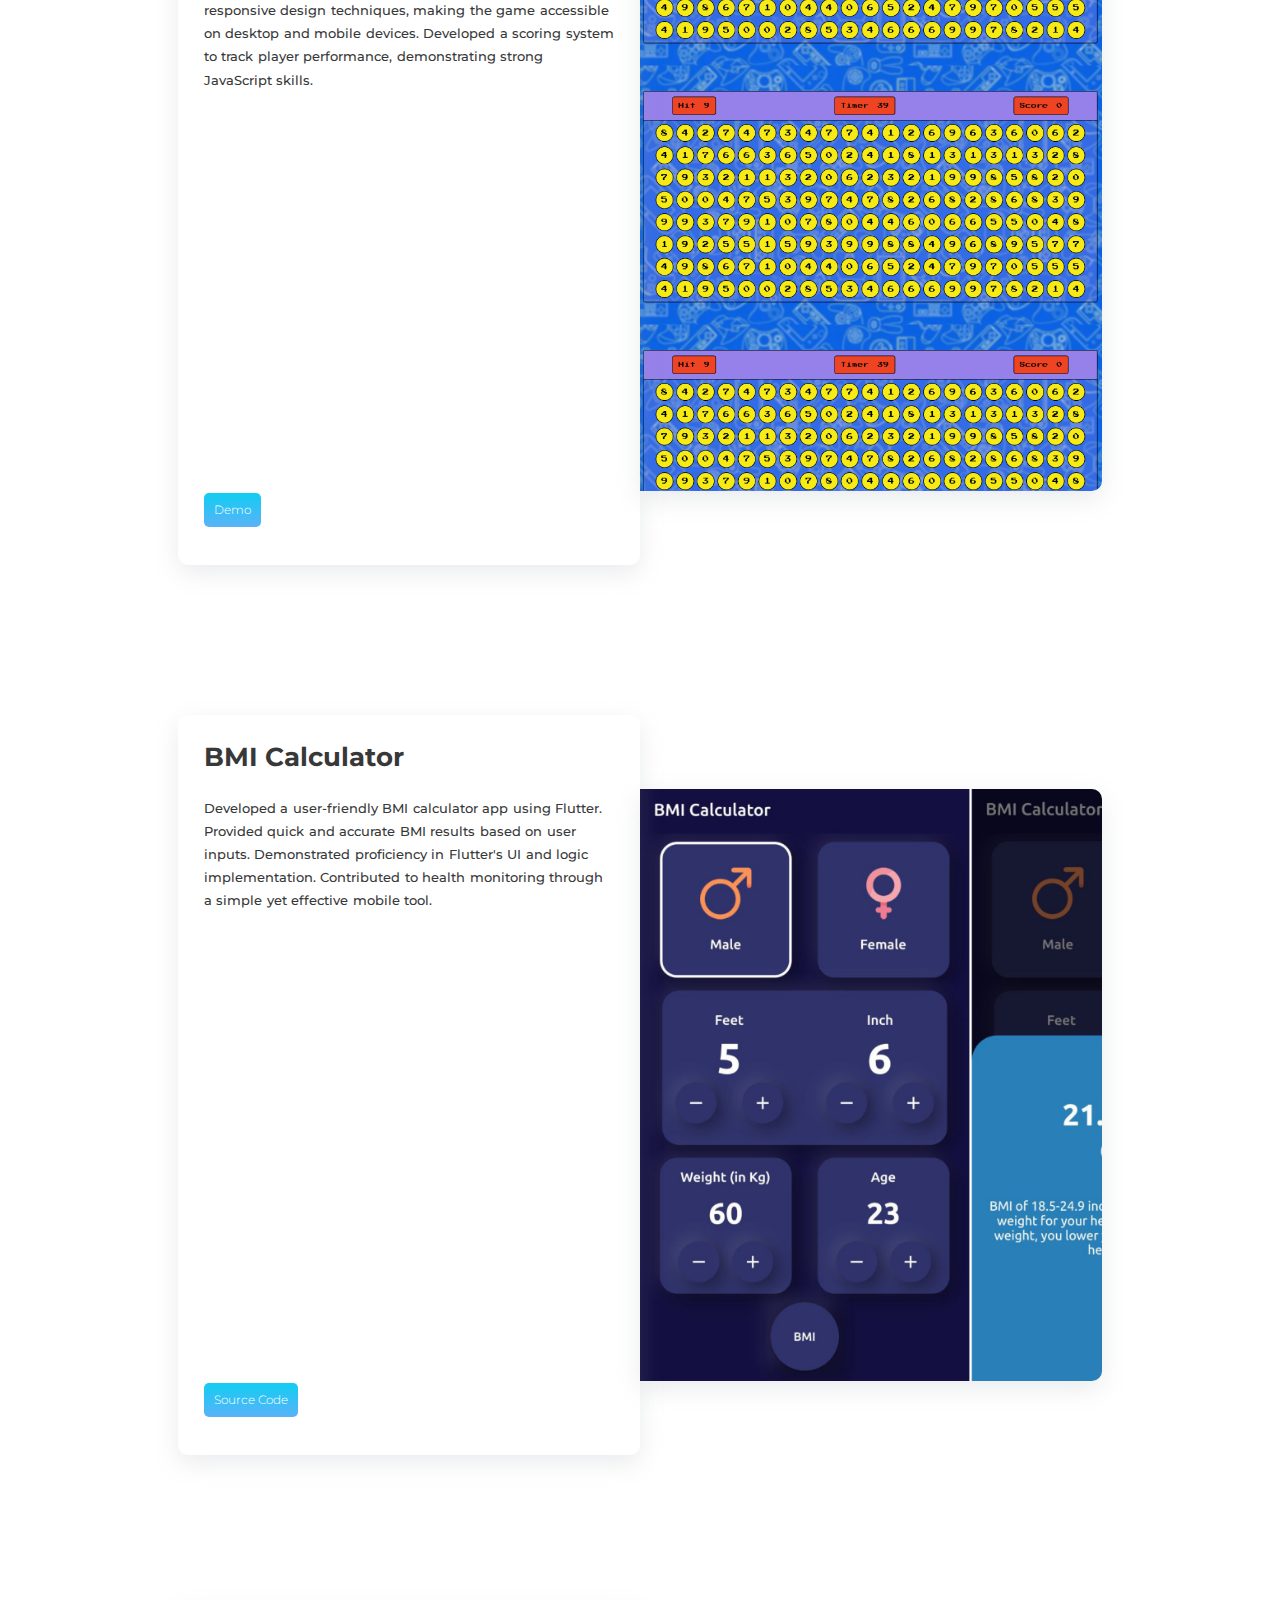
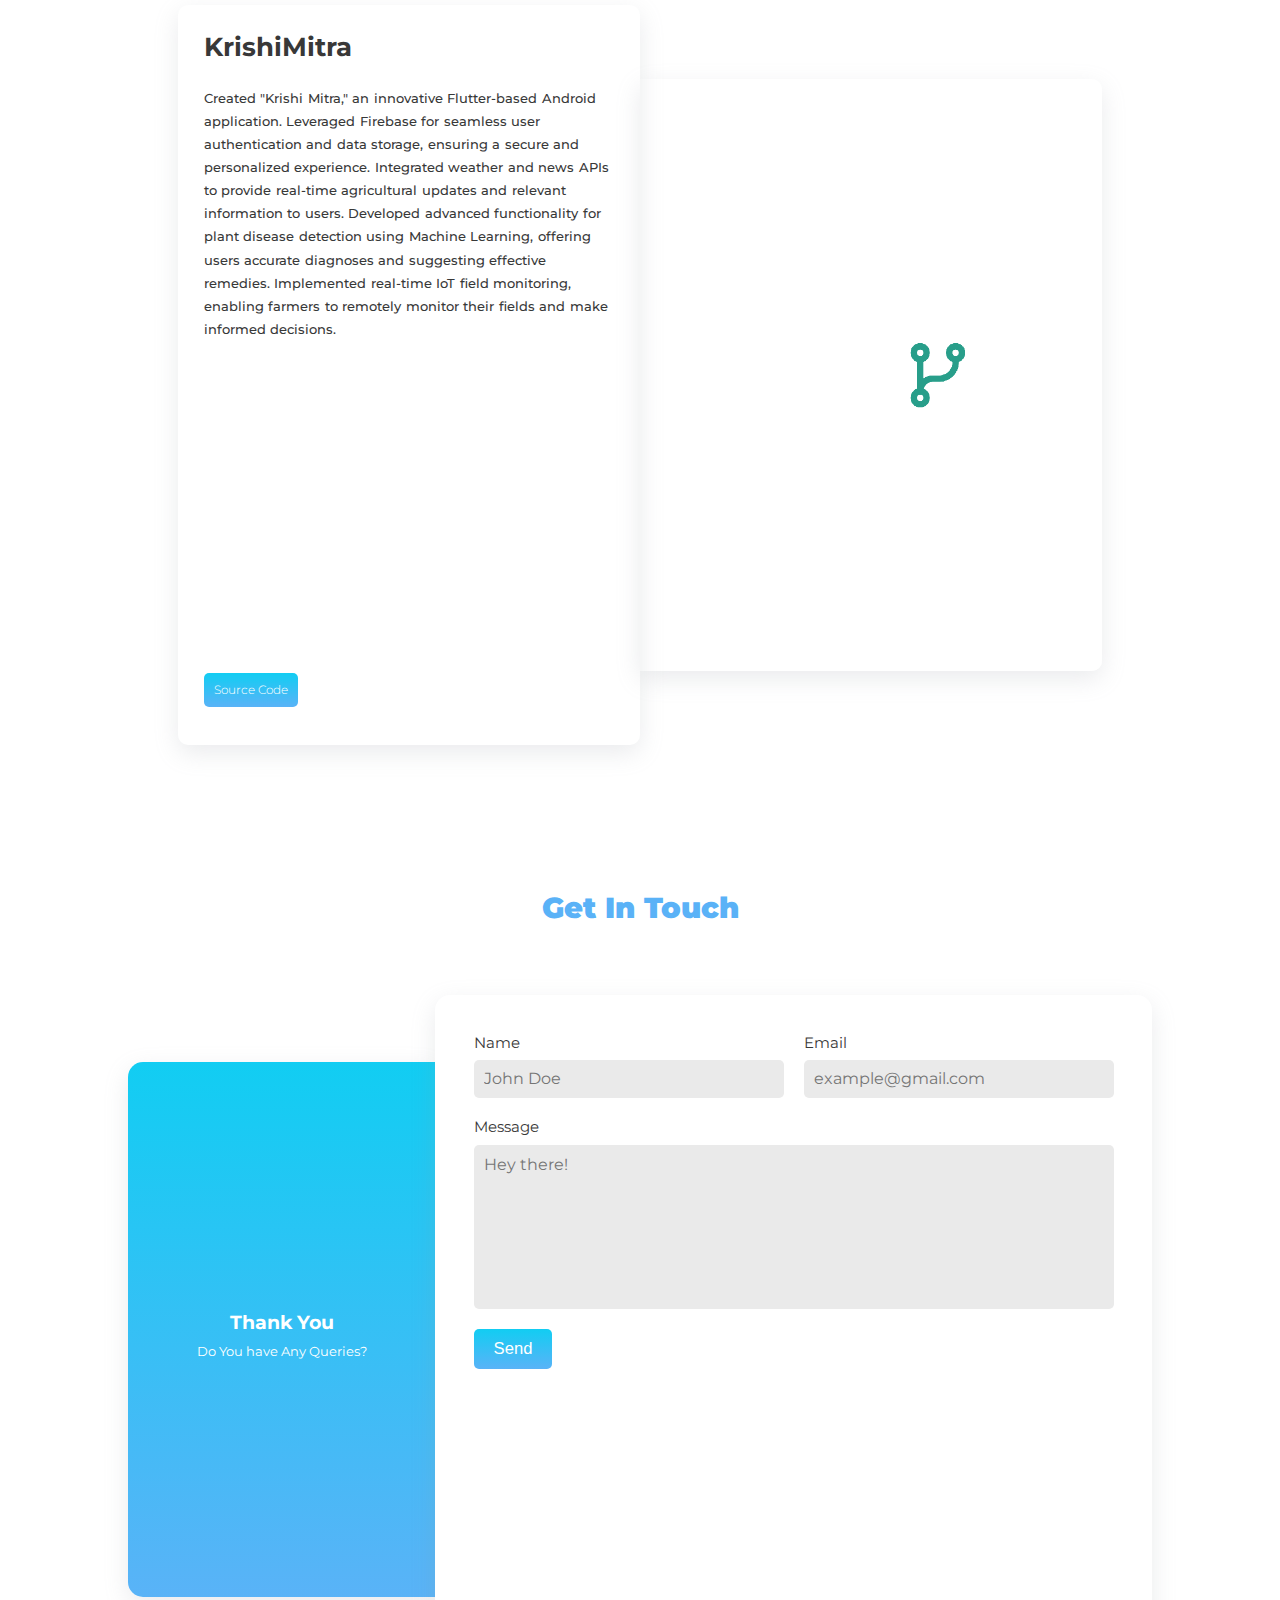
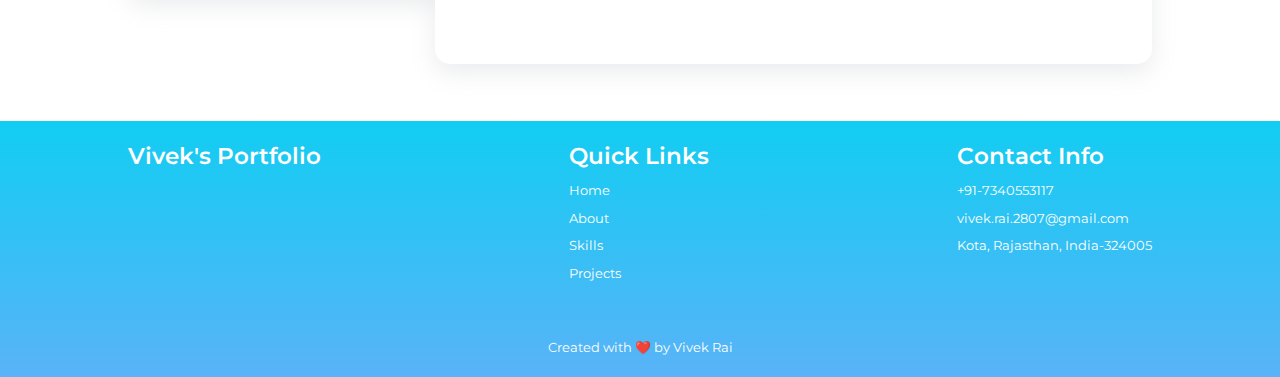
==== commit 2293d601: "Added container for icon-title" ====
--- a/index.html
+++ b/index.html
@@ -94,24 +94,33 @@
         </div>
         <div id="interest-container">
           <div class="containers cn-1">
-            <div class="icon-container">
-              <i class="ri-pages-fill"></i>
-            </div>
-            <h3>Web Developement</h3>
+            <div class="icon-title">
+              <div class="icon-container">
+                <i class="ri-pages-fill"></i>
+              </div>
+              <h3>Web Developement</h3>
+            </div>
+            
             <p> I have a good hands on experience in web developement and technologies like HTML, CSS, Vanilla Javascript. </p>
           </div>
           <div class="containers cn-2">
-            <div class="icon-container">
-              <i class="ri-android-fill"></i>
-            </div>
-            <h3>Android</h3>
+            <div class="icon-title">
+              <div class="icon-container">
+                <i class="ri-android-fill"></i>
+              </div>
+              <h3>Android</h3>
+            </div>
+            
             <p> I am an enthusiast in Android Developement. I have developed several apps using Flutter and Dart. </p>
           </div>
           <div class="containers cn-3">
-            <div class="icon-container">
-              <i class="ri-paint-brush-fill"></i>
-            </div>
-            <h3>Creative Coding</h3>
+            <div class="icon-title">
+              <div class="icon-container">
+                <i class="ri-paint-brush-fill"></i>
+              </div>
+              <h3>Creative Coding</h3>
+            </div>
+            
             <p> I love creative coding because I do both coding & designing. making beautiful art with code is very satisfying to me. </p>
           </div>
         </div>
--- a/styles.css
+++ b/styles.css
@@ -64,7 +64,7 @@
     bottom: 4vw;
     right: 5vw;
     z-index: 9999;
-    display: flex;
+    display: none;
     align-items: center;
     justify-content: center;
     width: 16vw;
@@ -330,6 +330,50 @@
     color: #5AB2F7
 }
 
+@media (max-width:900px) {
+    #hero-bg {
+        width: 50vw;
+    }
+
+    #nav .item {
+        font-size: 1.6vw; 
+    }
+
+    #hero-text h1{
+        font-size: 5vw;
+    }
+
+    #hero-text h4{
+        font-size: 2vw;
+    }
+    #hero-text .text{
+        font-size: 2vw;
+    }
+    #hero-text .change-text{
+        font-size: 2vw;
+    }
+
+    #hero-button {
+        margin: 20px 0;
+    }
+
+    #hero-button #resume-btn {
+        font-size: 1.5vw;
+    }
+
+    #code-box {
+        width: 100%;
+        padding: 3vw;
+    }
+
+    #code-box pre {
+       font-size: 1.5vw;
+       line-height: 2.5vw;
+       letter-spacing: -0.5px;
+    }
+    
+}
+
 @media (max-width:600px) {
     #hero-bg {
         width: 50vw;
@@ -412,6 +456,10 @@
         display: none;
     }
 
+    #mobile-nav-icon {
+        display: flex;
+    }
+
     #mobile-nav-item-list {
         
     }
@@ -451,7 +499,7 @@
     display: flex;
     flex-direction: column;
     align-items: center;
-    justify-content: space-evenly;
+    justify-content: space-around;
     padding: 2%;
     height: 100%;
     width: 28%;
@@ -465,7 +513,7 @@
     font-size: 1.5vw;
     font-weight: 500;
     line-height: 20px;
-    margin-bottom: 1.7vw;
+    
 }
 
 #interest-container .containers p{
@@ -491,6 +539,15 @@
     color: #fff;
     font-size: 2.5vw;
 }
+
+.icon-title {
+    display: flex;
+    gap: 1vw;
+    flex-direction: column;
+    align-items: center;
+    justify-content: center;
+}
+
 
 @media (max-width:600px) {
     #page-2 {
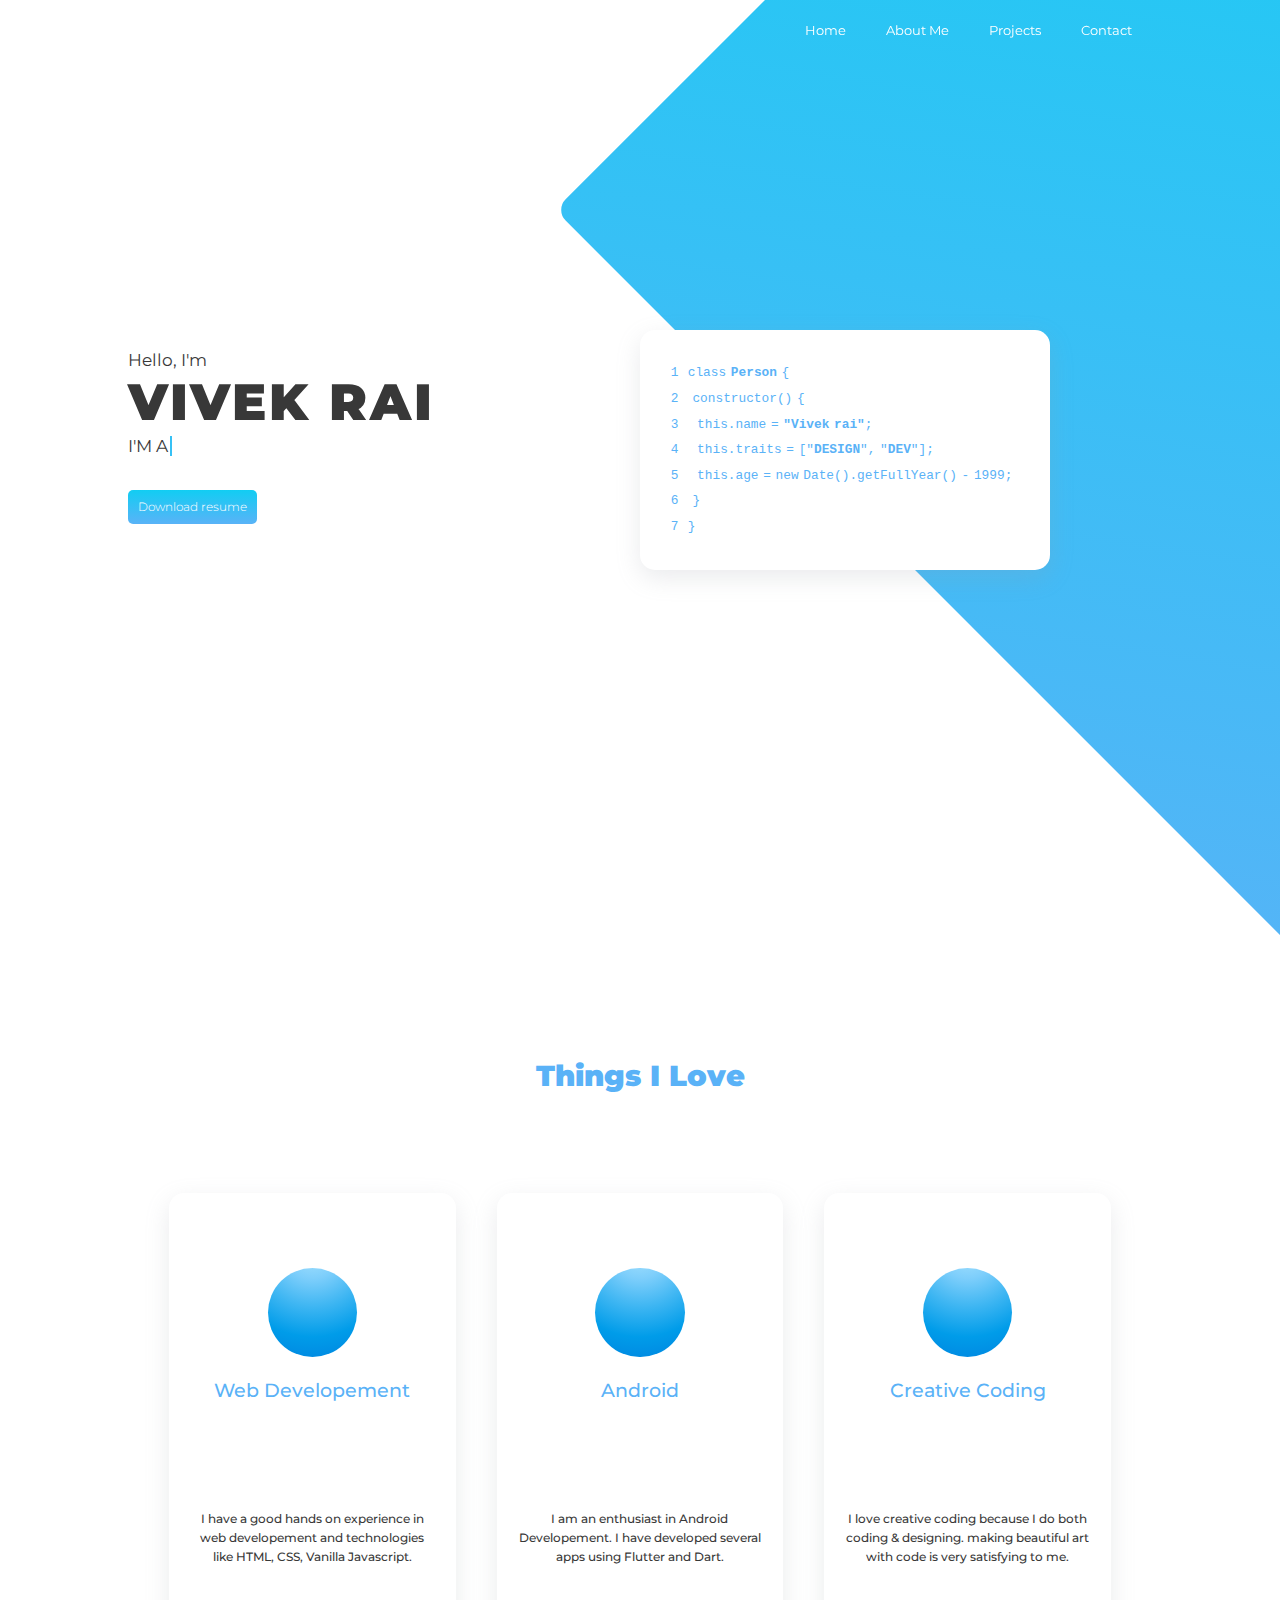
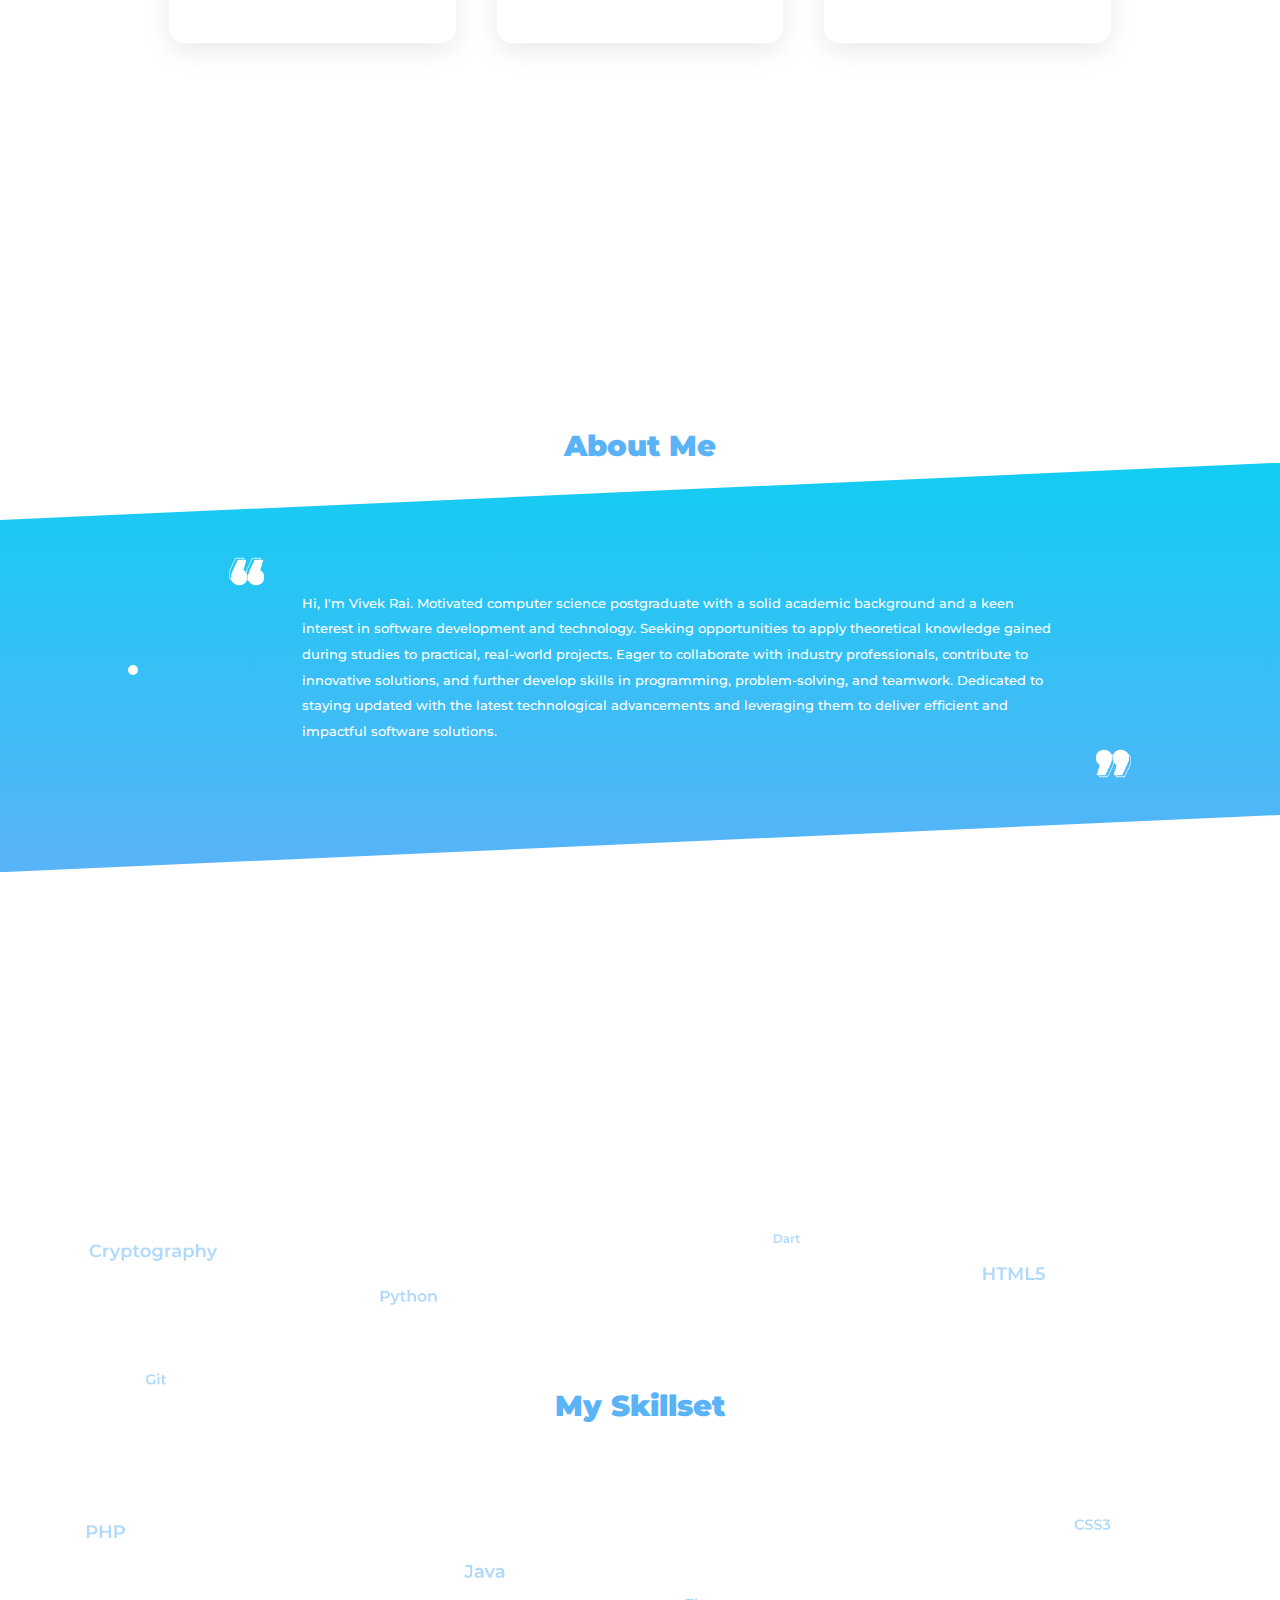
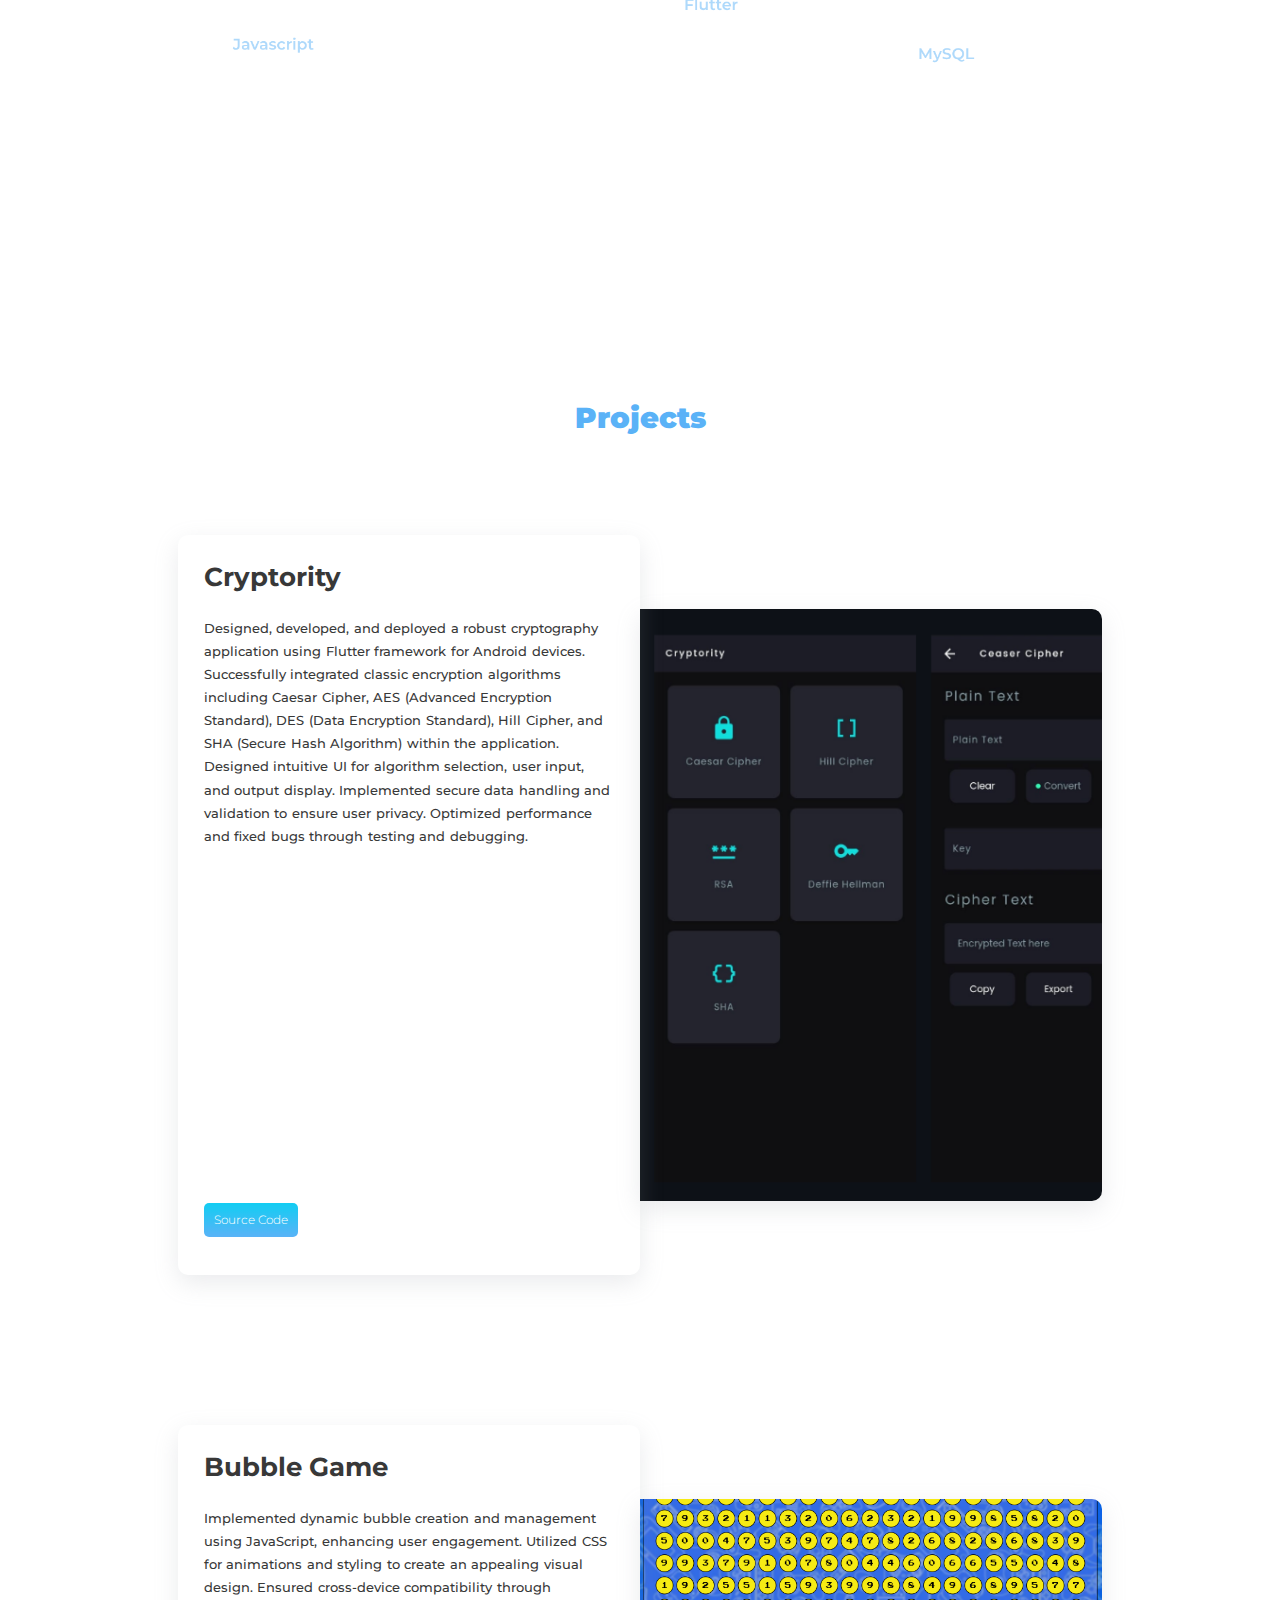
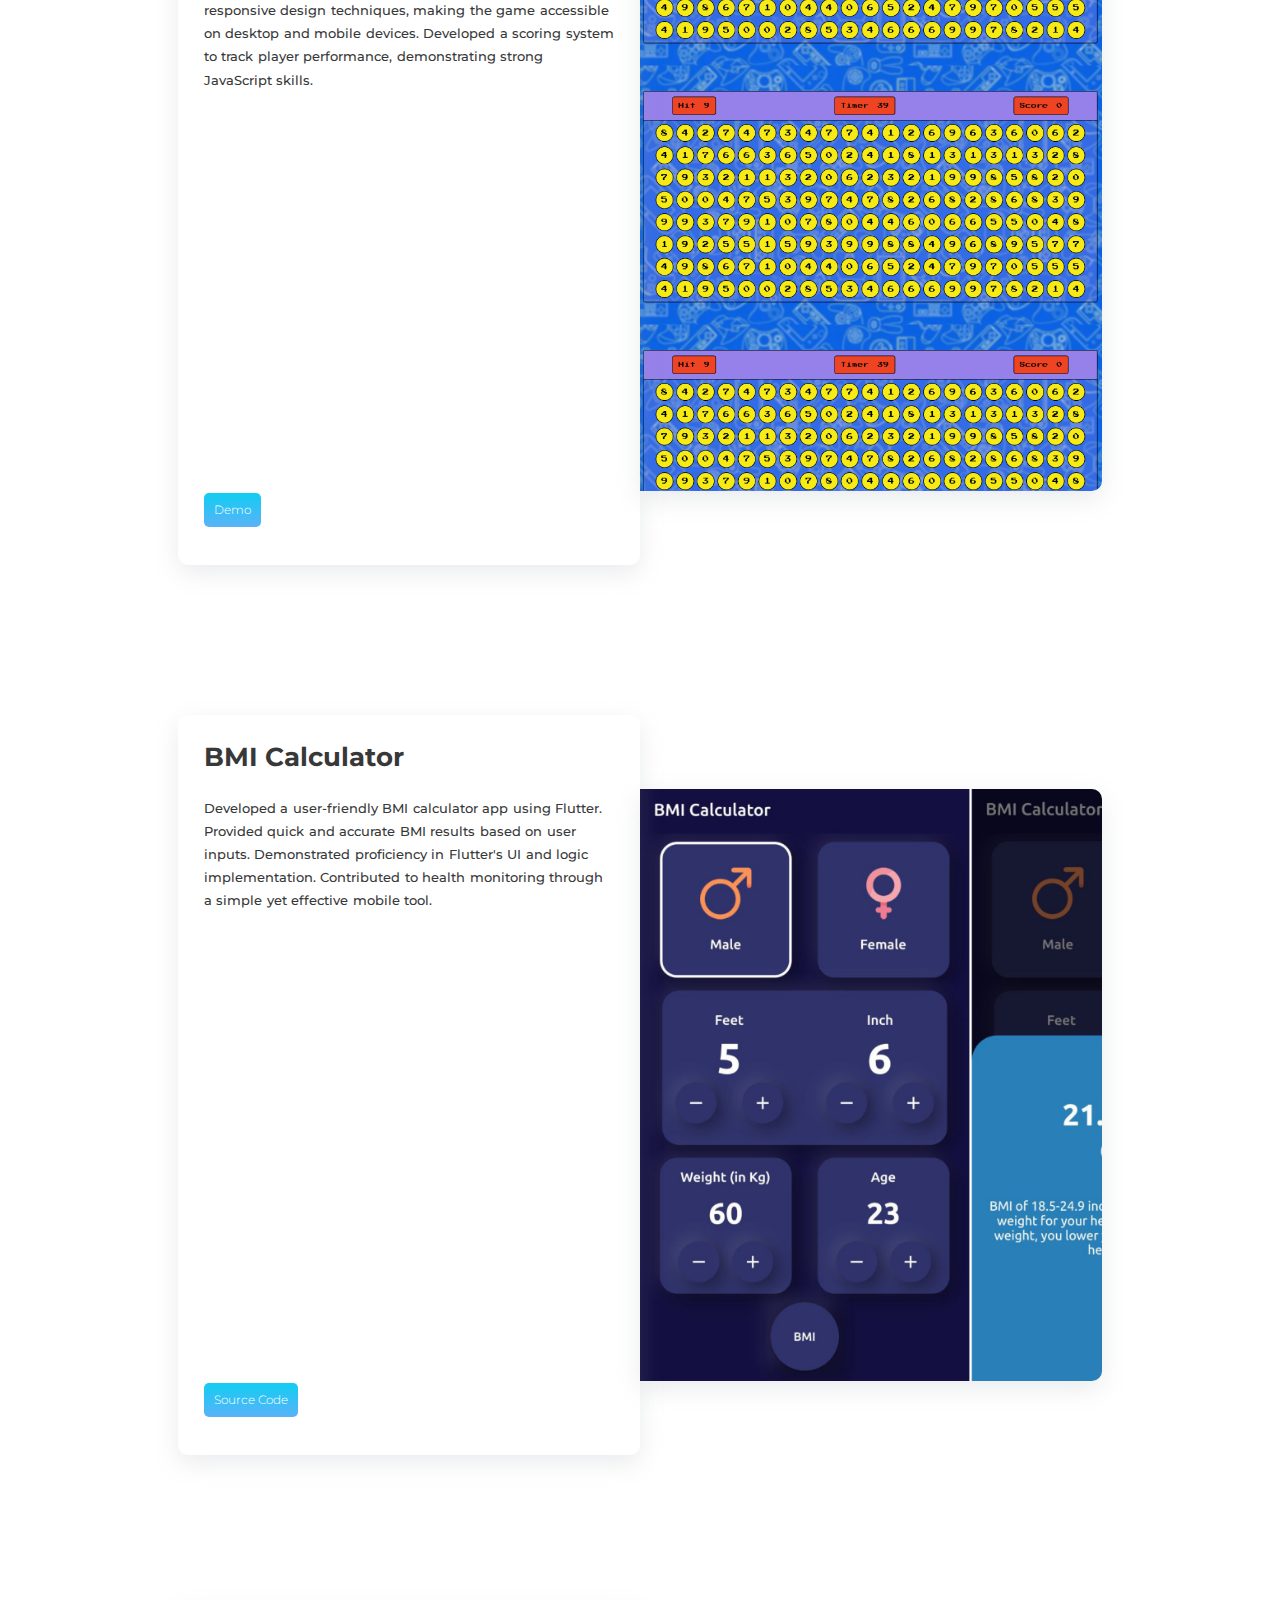
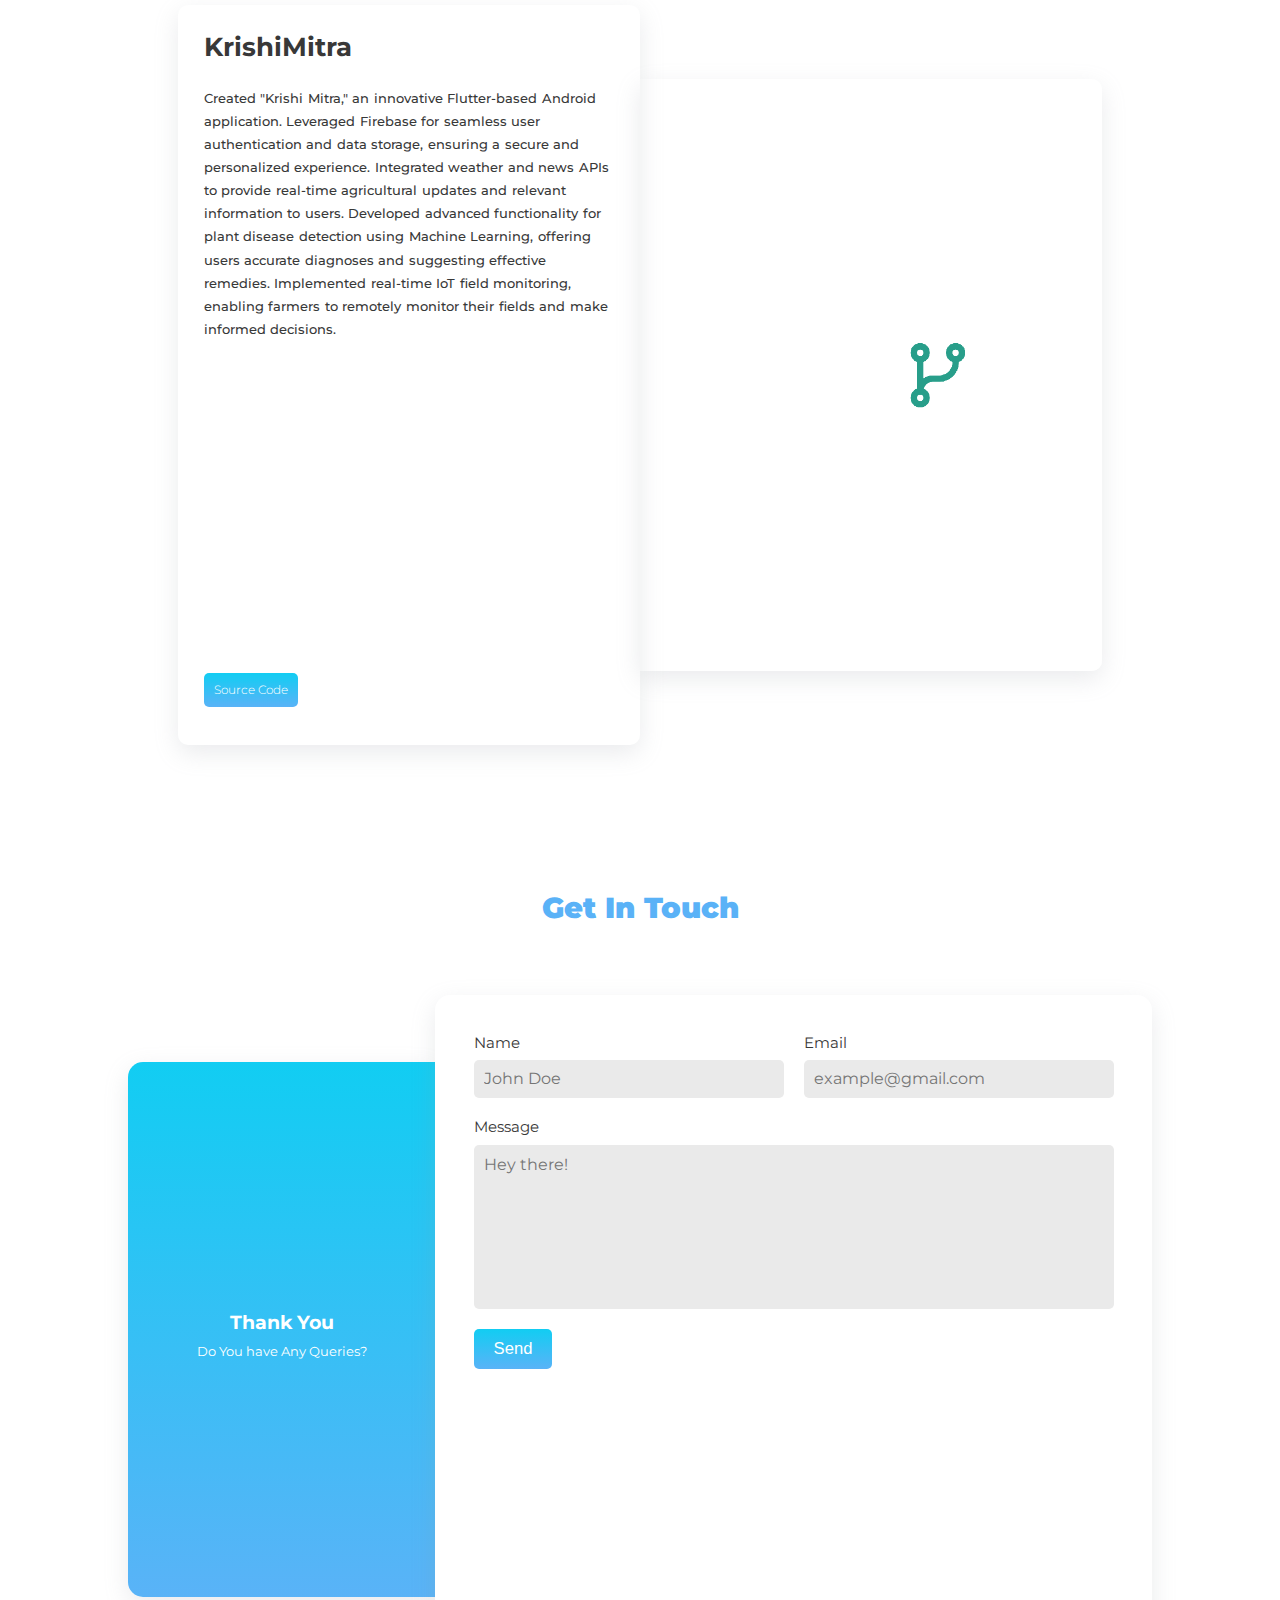
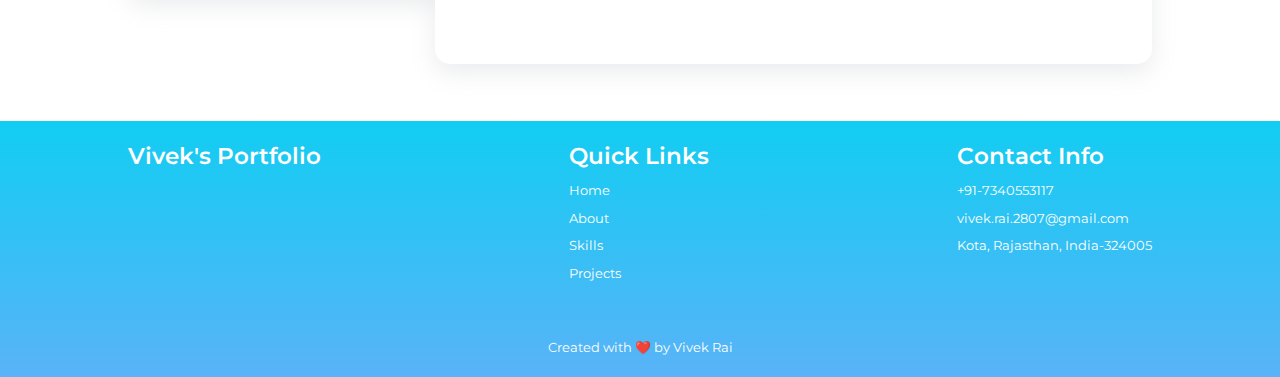
==== commit 5a00ce0b: "added hover animation to navbar elements" ====
--- a/index.html
+++ b/index.html
@@ -6,9 +6,11 @@
     <link href="https://cdn.jsdelivr.net/npm/remixicon@3.5.0/fonts/remixicon.css" rel="stylesheet" />
     <link rel="stylesheet" href="loco.css">
     <link rel="stylesheet" href="styles.css" />
-    <title>Vivek Rai - C reative Full Stack Developer</title>
+    <title>Vivek Rai - Full Stack Developer</title>
   </head>
   <body>
+    <div id="big-circle"></div>
+    <div id="mini-circle"></div>
     <div id="mobile-nav-main">
       <div id="mobile-nav-item-list">
         <div id="mobile-nav-item">
@@ -31,21 +33,23 @@
     <div id="mobile-nav-icon">
       <i class="ri-menu-line"></i>
     </div>
-    <div id="mini-circle"></div>
-    <div id="nav">
-      <div id="logo">
-        <a href="#" class="item">
-          <i class="ri-git-branch-fill"></i>
-        </a>
-      </div>
-      <div id="menu-items">
-        <a href="#page-1" class="item">Home</a>
-        <a href="#page-3" class="item">About Me</a>
-        <a href="#page-5" class="item">Projects</a>
-        <a href="#page-6" class="item">Contact</a>
-      </div>
-    </div>
+    
+    <div id="overlay"></div>
+    
     <div id="main">
+      <div id="nav">
+        <div id="logo">
+          <a href="#" class="item">
+            <i class="ri-git-branch-fill"></i>
+          </a>
+        </div>
+        <div id="menu-items">
+          <a href="#page-1" class="item">Home</a>
+          <a href="#page-3" class="item">About Me</a>
+          <a href="#page-5" class="item">Projects</a>
+          <a href="#page-6" class="item">Contact</a>
+        </div>
+      </div>
       <div id="page-1">
         <img id="hero-bg" src="background-hero.svg" alt="">
         <div id="hero-container">
@@ -191,6 +195,25 @@
           <div class="project-img krishi"></div>
         </div>
       </div>
+      <div id="mini-projects-page">
+        <div class="mini-project-container">
+          <div class="mini-project">
+
+          </div>
+          <div class="mini-project">
+            
+          </div>
+          <div class="mini-project">
+            
+          </div>
+          <div class="mini-project">
+            
+          </div>
+          <div class="mini-project">
+            
+          </div>
+        </div>
+      </div>
       <div id="page-6">
         <div class="page-header">
           <h2>Get In Touch</h2>
--- a/styles.css
+++ b/styles.css
@@ -12,9 +12,22 @@
     font-family: 'Montserrat', sans-serif;
 }
 
+#big-circle {
+    /* pointer-events: none; */
+   
+    height: 50px;
+    width: 50px;
+    position: fixed;
+    transform: translate(-50%, -50%) scale(0);
+    border: 1.5px solid #fff;
+    border-radius: 50%;
+}
+
+
 /* #mini-circle {
-    position: absolute;
-    background-color: black;
+    z-index: 999;
+    position: fixed;
+    background-color: #35C1F5;
     height: 10px;
     width: 10px;
     border-radius: 50%;
@@ -88,25 +101,30 @@
 
 
 #nav {
+    z-index: 99;
     position: fixed;
-    background-color: #fff;
-    z-index: 999;
     width: 100%;
     height: 60px;
     display: flex;
     align-items: center;
     justify-content: space-between;
     padding: 0px 10%;
-    box-shadow: rgba(149, 157, 165, 0.2) 0px 8px 24px;
-}
+    
+}
+
+#menu-items {
+    display: flex;
+}
+
 
 #nav .item {
     font-size: 1vw;
     font-weight: 400;
     text-decoration: none;
-    color: #5AB2F7;
+    color: #fff;
     margin: 0px 20px;
     transition: all ease 0.5s;
+    
 }
 
 #nav .item:hover {
@@ -331,6 +349,10 @@
 }
 
 @media (max-width:900px) {
+    #mini-circle {
+        display: none;
+    }
+    
     #hero-bg {
         width: 50vw;
     }
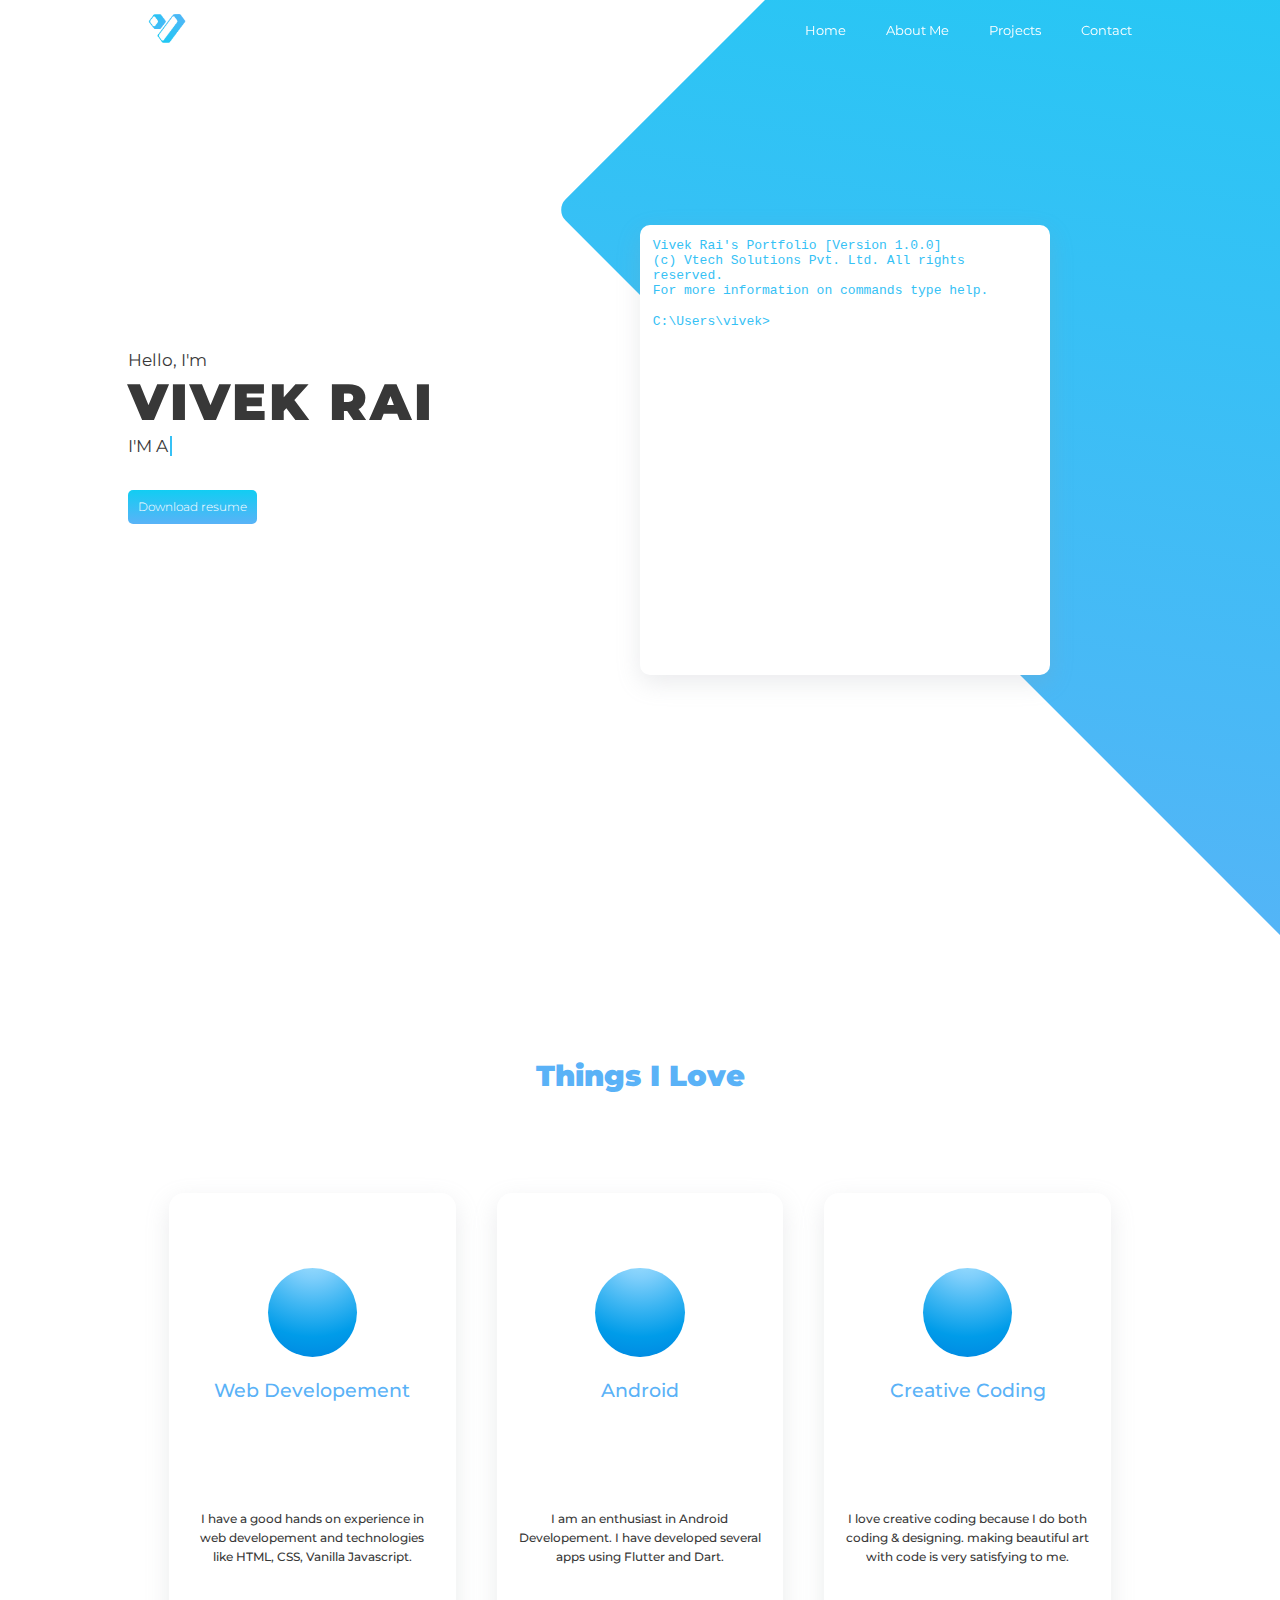
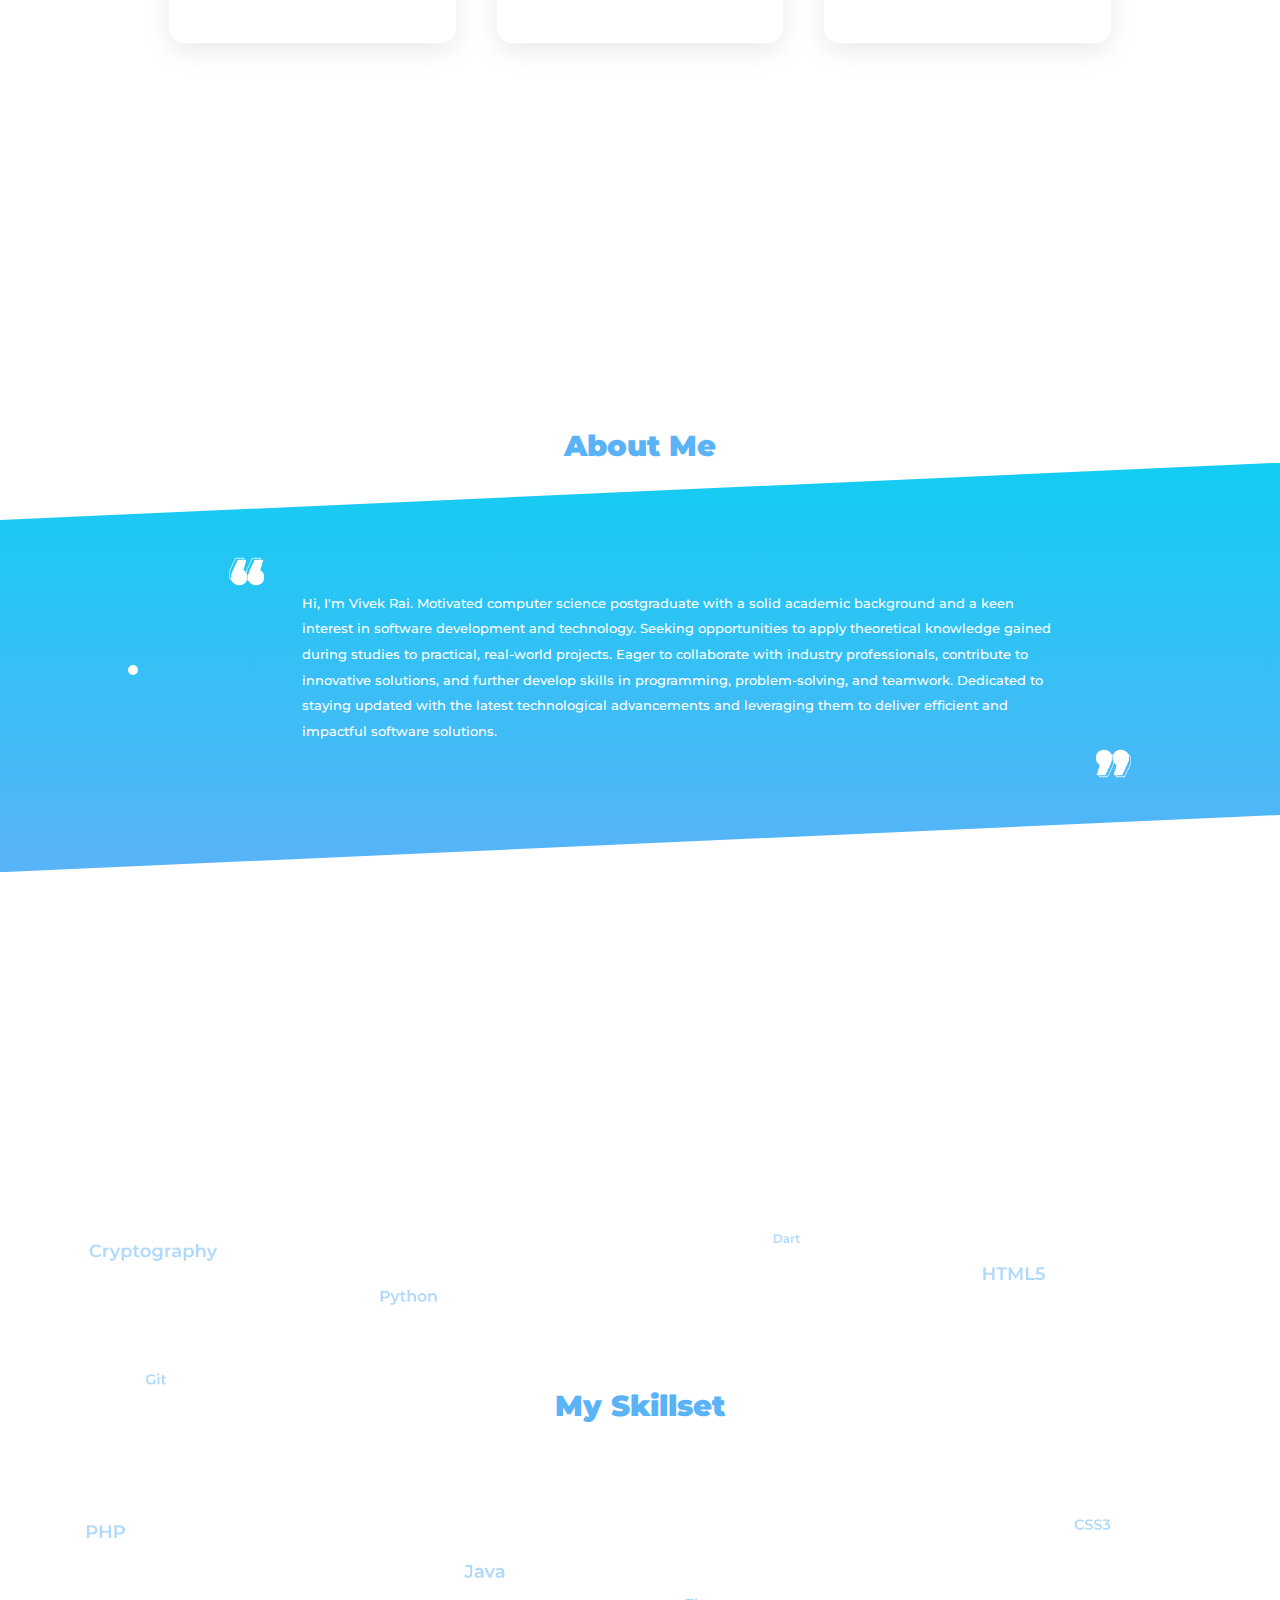
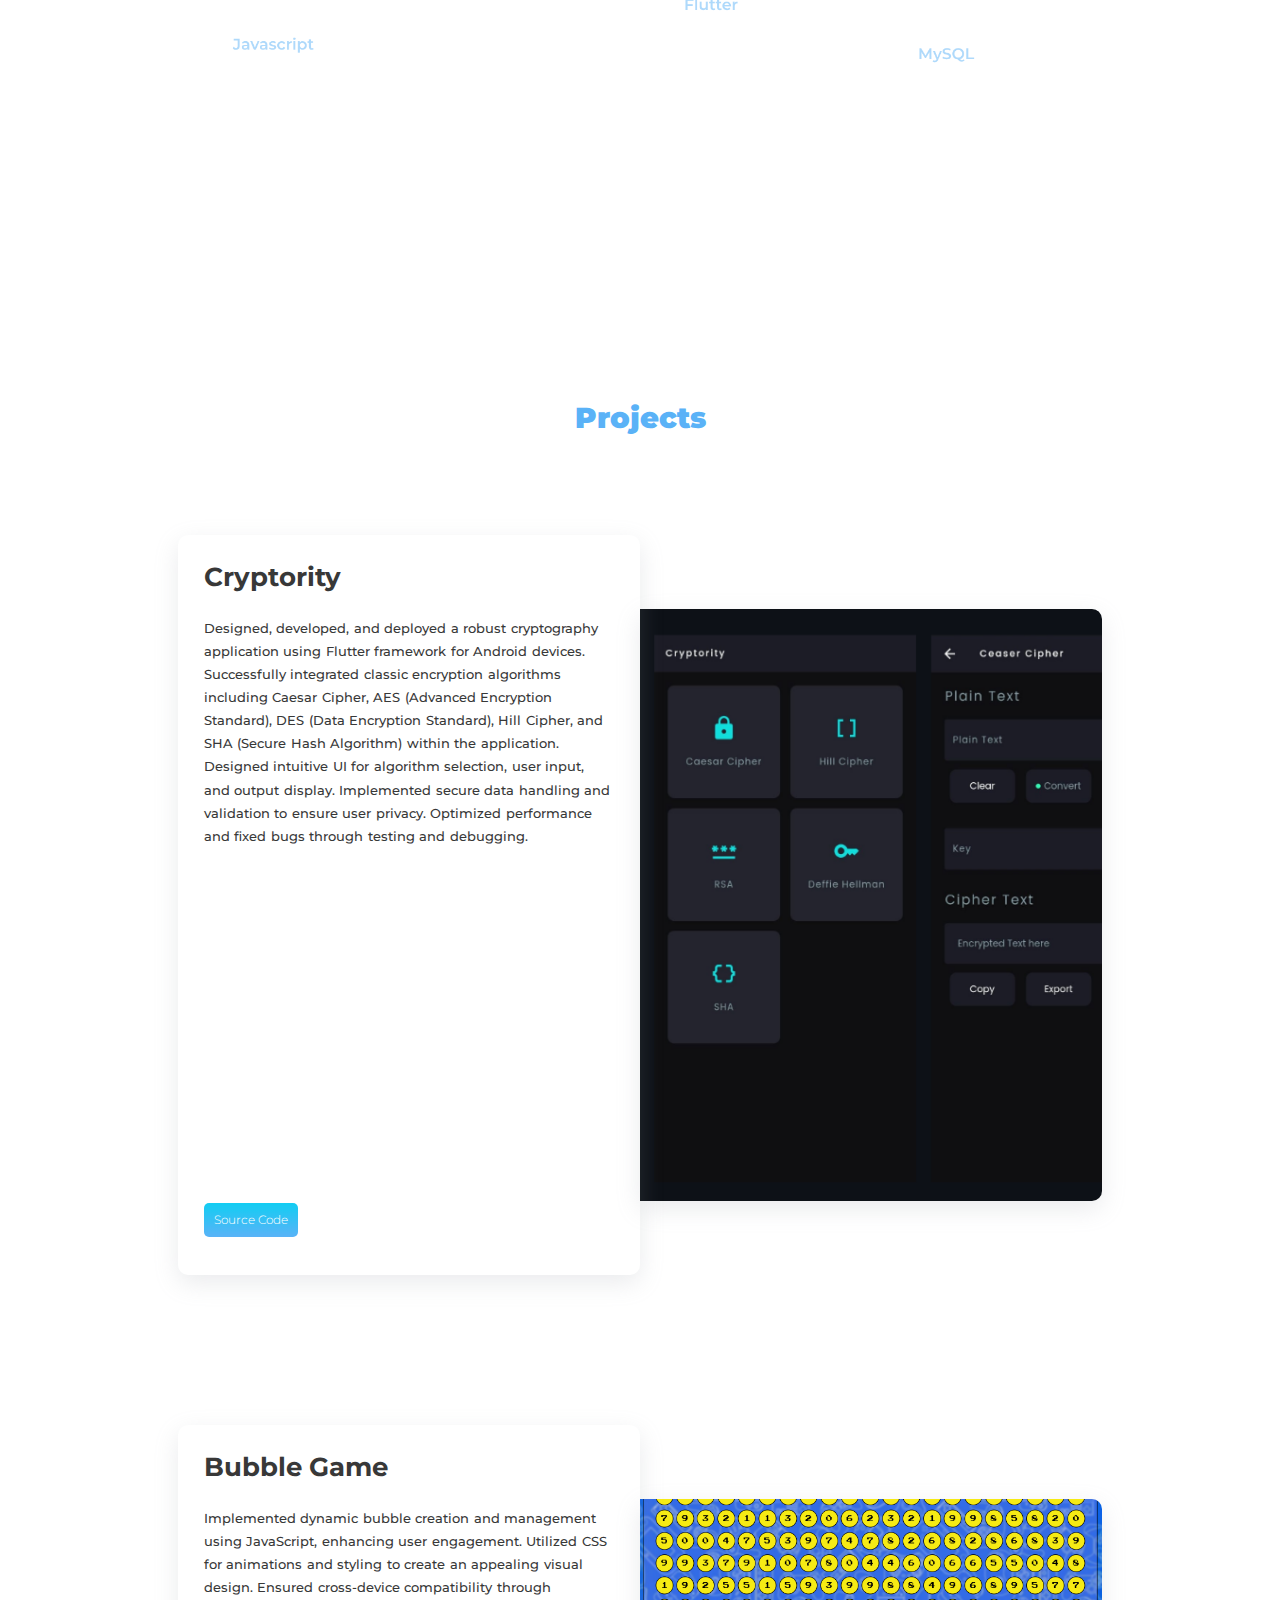
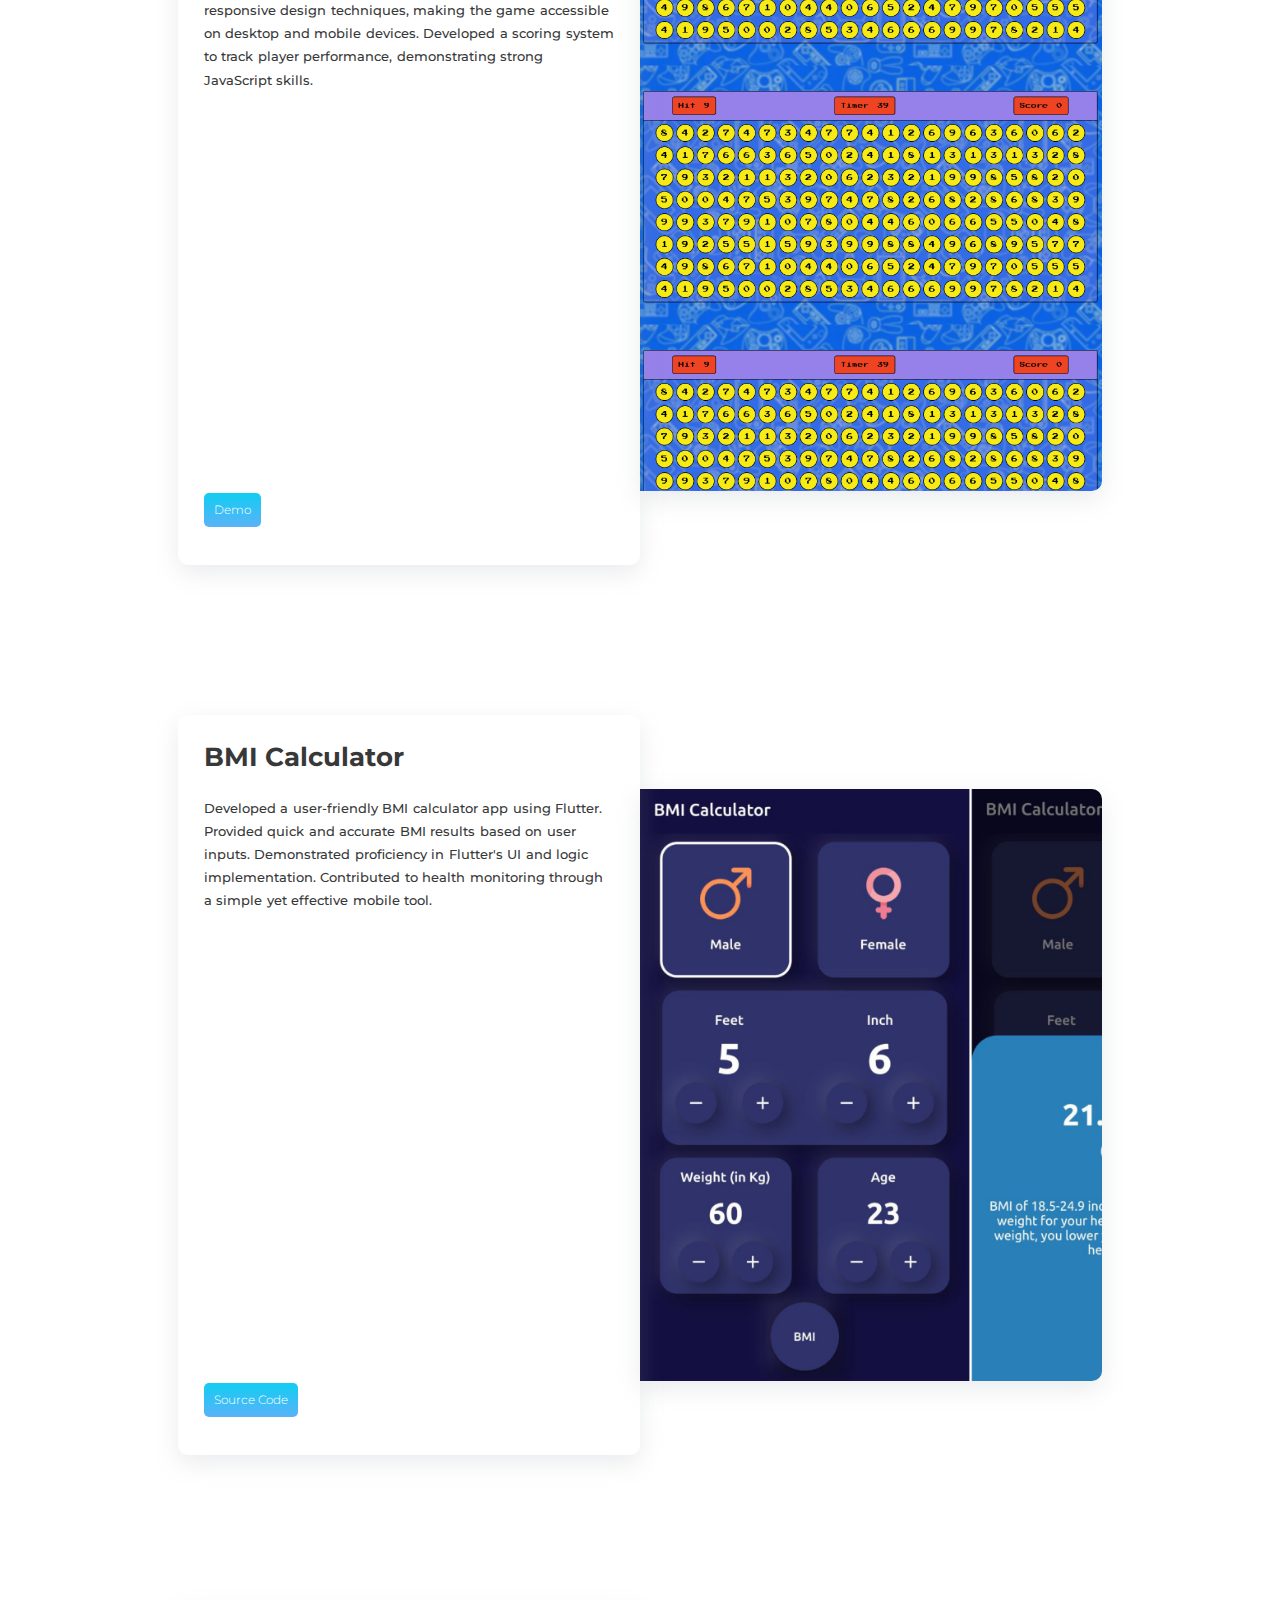
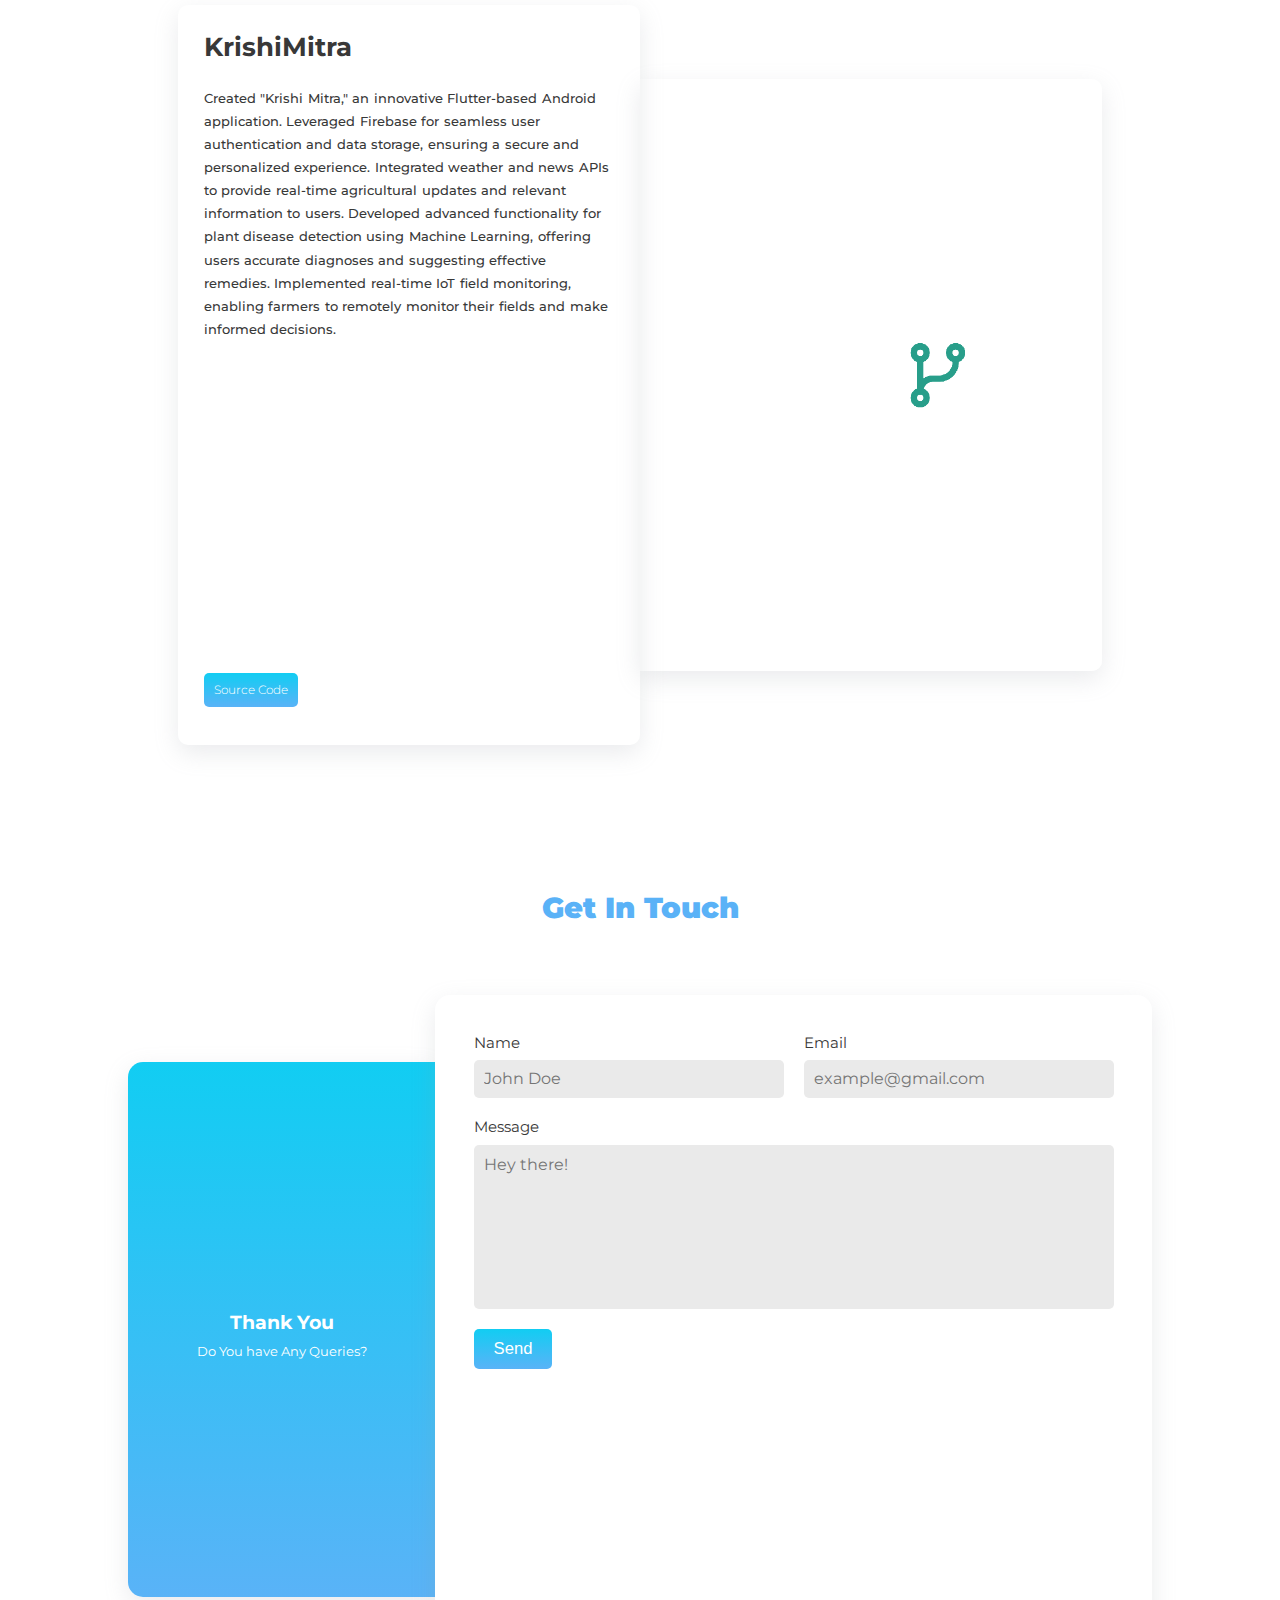
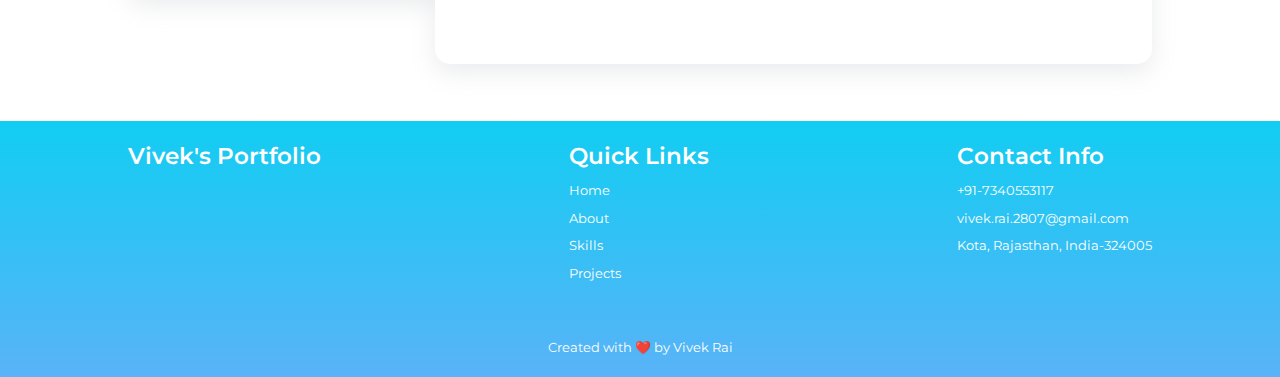
==== commit a8e87c5c: "restructured and minor fixes" ====
--- a/index.html
+++ b/index.html
@@ -3,9 +3,32 @@
   <head>
     <meta charset="UTF-8" />
     <meta name="viewport" content="width=device-width, initial-scale=1.0" />
-    <link href="https://cdn.jsdelivr.net/npm/remixicon@3.5.0/fonts/remixicon.css" rel="stylesheet" />
-    <link rel="stylesheet" href="loco.css">
-    <link rel="stylesheet" href="styles.css" />
+    <link
+      href="https://cdn.jsdelivr.net/npm/remixicon@3.5.0/fonts/remixicon.css"
+      rel="stylesheet"
+    />
+    <link
+      rel="apple-touch-icon"
+      sizes="180x180"
+      href="./src/assets/images/favicons/apple-touch-icon.png"
+    />
+    <link
+      rel="icon"
+      type="image/png"
+      sizes="32x32"
+      href="./src/assets/images/favicons/favicon-32x32.png"
+    />
+    <link
+      rel="icon"
+      type="image/png"
+      sizes="16x16"
+      href="./src/assets/images/favicons/favicon-16x16.png"
+    />
+    <link rel="manifest" href="./src/assets/images/favicons/site.webmanifest" />
+    <meta name="msapplication-TileColor" content="#da532c" />
+    <meta name="theme-color" content="#ffffff" />
+    <link rel="stylesheet" href="./src/css/loco.css" />
+    <link rel="stylesheet" href="./src/css/styles.css" />
     <title>Vivek Rai - Full Stack Developer</title>
   </head>
   <body>
@@ -33,14 +56,14 @@
     <div id="mobile-nav-icon">
       <i class="ri-menu-line"></i>
     </div>
-    
+
     <div id="overlay"></div>
-    
+
     <div id="main">
       <div id="nav">
         <div id="logo">
           <a href="#" class="item">
-            <i class="ri-git-branch-fill"></i>
+            <img src="./src/assets/images/logo/logo.png" alt="logo" />
           </a>
         </div>
         <div id="menu-items">
@@ -51,7 +74,11 @@
         </div>
       </div>
       <div id="page-1">
-        <img id="hero-bg" src="background-hero.svg" alt="">
+        <img
+          id="hero-bg"
+          src="./src/assets/images/background-hero.svg"
+          alt=""
+        />
         <div id="hero-container">
           <div id="left-container">
             <div id="hero-content">
@@ -64,7 +91,9 @@
                 </div>
               </div>
               <div id="hero-button">
-                <a href="ng9FFqQ0Z.pdf" id="resume-btn" download>Download resume</a>
+                <a href="ng9FFqQ0Z.pdf" id="resume-btn" download
+                  >Download resume</a
+                >
               </div>
               <div id="hero-social-icons">
                 <a href="https://github.com/vivekrai1999">
@@ -80,15 +109,28 @@
             </div>
           </div>
           <div id="right-container">
-            <div id="code-box">
-              <pre>1  class <b>Person</b> {</pre>
+            <div class="terminal">
+              <div class="static-text">
+                <span>
+                  Vivek Rai's Portfolio [Version 1.0.0]<br />
+                  (c) Vtech Solutions Pvt. Ltd. All rights reserved.<br />
+                  For more information on commands type help.
+                </span>
+              </div>
+              <div class="history"></div>
+              <div class="output"></div>
+              <div class="command-input">
+                <span>C:\Users\vivek></span>
+                <input type="text" class="command" autofocus />
+              </div>
+            </div>
+            <!-- <pre>1  class <b>Person</b> {</pre>
               <pre>2   constructor() {</pre>
               <pre>3    this.name = <b>"Vivek rai"</b>;</pre>
               <pre>4    this.traits = ["<b>DESIGN</b>", "<b>DEV</b>"];</pre>
               <pre>5    this.age = new Date().getFullYear() - 1999;</pre>
               <pre>6   }</pre>
-              <pre>7  }</pre>
-            </div>
+              <pre>7  }</pre> -->
           </div>
         </div>
       </div>
@@ -104,8 +146,11 @@
               </div>
               <h3>Web Developement</h3>
             </div>
-            
-            <p> I have a good hands on experience in web developement and technologies like HTML, CSS, Vanilla Javascript. </p>
+
+            <p>
+              I have a good hands on experience in web developement and
+              technologies like HTML, CSS, Vanilla Javascript.
+            </p>
           </div>
           <div class="containers cn-2">
             <div class="icon-title">
@@ -114,8 +159,11 @@
               </div>
               <h3>Android</h3>
             </div>
-            
-            <p> I am an enthusiast in Android Developement. I have developed several apps using Flutter and Dart. </p>
+
+            <p>
+              I am an enthusiast in Android Developement. I have developed
+              several apps using Flutter and Dart.
+            </p>
           </div>
           <div class="containers cn-3">
             <div class="icon-title">
@@ -124,8 +172,11 @@
               </div>
               <h3>Creative Coding</h3>
             </div>
-            
-            <p> I love creative coding because I do both coding & designing. making beautiful art with code is very satisfying to me. </p>
+
+            <p>
+              I love creative coding because I do both coding & designing.
+              making beautiful art with code is very satisfying to me.
+            </p>
           </div>
         </div>
       </div>
@@ -135,17 +186,39 @@
         </div>
         <div id="about-container">
           <div id="about-img">
-            <img src="https://avatars.githubusercontent.com/u/96563624?v=4" alt="" />
+            <img
+              src="https://avatars.githubusercontent.com/u/96563624?v=4"
+              alt=""
+            />
           </div>
           <div id="about-content">
-            <img class="quote-img-1" src="quote-left.png" alt="">
-            <p> Hi, I'm Vivek Rai. Motivated computer science postgraduate with a solid academic background and a keen interest in software development and technology. Seeking opportunities to apply theoretical knowledge gained during studies to practical, real-world projects. Eager to collaborate with industry professionals, contribute to innovative solutions, and further develop skills in programming, problem-solving, and teamwork. Dedicated to staying updated with the latest technological advancements and leveraging them to deliver efficient and impactful software solutions. </p>
-            <img class="quote-img-2" src="quote-right.png" alt="">
+            <img
+              class="quote-img-1"
+              src="./src/assets/images/quote-left.png"
+              alt=""
+            />
+            <p>
+              Hi, I'm Vivek Rai. Motivated computer science postgraduate with a
+              solid academic background and a keen interest in software
+              development and technology. Seeking opportunities to apply
+              theoretical knowledge gained during studies to practical,
+              real-world projects. Eager to collaborate with industry
+              professionals, contribute to innovative solutions, and further
+              develop skills in programming, problem-solving, and teamwork.
+              Dedicated to staying updated with the latest technological
+              advancements and leveraging them to deliver efficient and
+              impactful software solutions.
+            </p>
+            <img
+              class="quote-img-2"
+              src="./src/assets/images/quote-right.png"
+              alt=""
+            />
           </div>
         </div>
       </div>
       <div id="page-4">
-        <img class="bg-img" src="bg.png" alt="">
+        <img class="bg-img" src="./src/assets/images/bg.png" alt="" />
         <div id="skill-content">
           <div class="page-header">
             <h2>My Skillset</h2>
@@ -165,31 +238,76 @@
         <div class="project-container">
           <div class="project-content">
             <h2>Cryptority</h2>
-            <p> Designed, developed, and deployed a robust cryptography application using Flutter framework for Android devices. Successfully integrated classic encryption algorithms including Caesar Cipher, AES (Advanced Encryption Standard), DES (Data Encryption Standard), Hill Cipher, and SHA (Secure Hash Algorithm) within the application. Designed intuitive UI for algorithm selection, user input, and output display. Implemented secure data handling and validation to ensure user privacy. Optimized performance and fixed bugs through testing and debugging. </p>
-            <a href="https://github.com/vivekrai1999/Cryptority-Android-App/" class="btn">Source Code</a>
+            <p>
+              Designed, developed, and deployed a robust cryptography
+              application using Flutter framework for Android devices.
+              Successfully integrated classic encryption algorithms including
+              Caesar Cipher, AES (Advanced Encryption Standard), DES (Data
+              Encryption Standard), Hill Cipher, and SHA (Secure Hash Algorithm)
+              within the application. Designed intuitive UI for algorithm
+              selection, user input, and output display. Implemented secure data
+              handling and validation to ensure user privacy. Optimized
+              performance and fixed bugs through testing and debugging.
+            </p>
+            <a
+              href="https://github.com/vivekrai1999/Cryptority-Android-App/"
+              class="btn"
+              >Source Code</a
+            >
           </div>
           <div class="project-img cryptority"></div>
         </div>
         <div class="project-container">
           <div class="project-content">
             <h2>Bubble Game</h2>
-            <p> Implemented dynamic bubble creation and management using JavaScript, enhancing user engagement. Utilized CSS for animations and styling to create an appealing visual design. Ensured cross-device compatibility through responsive design techniques, making the game accessible on desktop and mobile devices. Developed a scoring system to track player performance, demonstrating strong JavaScript skills. </p>
-            <a href="https://vivekrai1999.github.io/BubbleGame" class="btn">Demo</a>
+            <p>
+              Implemented dynamic bubble creation and management using
+              JavaScript, enhancing user engagement. Utilized CSS for animations
+              and styling to create an appealing visual design. Ensured
+              cross-device compatibility through responsive design techniques,
+              making the game accessible on desktop and mobile devices.
+              Developed a scoring system to track player performance,
+              demonstrating strong JavaScript skills.
+            </p>
+            <a
+              href="https://vivekrai1999.github.io/src/projects/BubbleGame"
+              class="btn"
+              >Demo</a
+            >
           </div>
           <div class="project-img bubble"></div>
         </div>
         <div class="project-container">
           <div class="project-content">
             <h2>BMI Calculator</h2>
-            <p> Developed a user-friendly BMI calculator app using Flutter. Provided quick and accurate BMI results based on user inputs. Demonstrated proficiency in Flutter's UI and logic implementation. Contributed to health monitoring through a simple yet effective mobile tool. </p>
-            <a href="https://github.com/vivekrai1999/bmi_calculator" class="btn">Source Code</a>
+            <p>
+              Developed a user-friendly BMI calculator app using Flutter.
+              Provided quick and accurate BMI results based on user inputs.
+              Demonstrated proficiency in Flutter's UI and logic implementation.
+              Contributed to health monitoring through a simple yet effective
+              mobile tool.
+            </p>
+            <a href="https://github.com/vivekrai1999/bmi_calculator" class="btn"
+              >Source Code</a
+            >
           </div>
           <div class="project-img bmi"></div>
         </div>
         <div class="project-container">
           <div class="project-content">
             <h2>KrishiMitra</h2>
-            <p> Created "Krishi Mitra," an innovative Flutter-based Android application. Leveraged Firebase for seamless user authentication and data storage, ensuring a secure and personalized experience. Integrated weather and news APIs to provide real-time agricultural updates and relevant information to users. Developed advanced functionality for plant disease detection using Machine Learning, offering users accurate diagnoses and suggesting effective remedies. Implemented real-time IoT field monitoring, enabling farmers to remotely monitor their fields and make informed decisions. </p>
+            <p>
+              Created "Krishi Mitra," an innovative Flutter-based Android
+              application. Leveraged Firebase for seamless user authentication
+              and data storage, ensuring a secure and personalized experience.
+              Integrated weather and news APIs to provide real-time agricultural
+              updates and relevant information to users. Developed advanced
+              functionality for plant disease detection using Machine Learning,
+              offering users accurate diagnoses and suggesting effective
+              remedies. Implemented real-time IoT field monitoring, enabling
+              farmers to remotely monitor their fields and make informed
+              decisions.
+            </p>
             <a href="#" class="btn">Source Code</a>
           </div>
           <div class="project-img krishi"></div>
@@ -197,21 +315,11 @@
       </div>
       <div id="mini-projects-page">
         <div class="mini-project-container">
-          <div class="mini-project">
-
-          </div>
-          <div class="mini-project">
-            
-          </div>
-          <div class="mini-project">
-            
-          </div>
-          <div class="mini-project">
-            
-          </div>
-          <div class="mini-project">
-            
-          </div>
+          <div class="mini-project"></div>
+          <div class="mini-project"></div>
+          <div class="mini-project"></div>
+          <div class="mini-project"></div>
+          <div class="mini-project"></div>
         </div>
       </div>
       <div id="page-6">
@@ -229,16 +337,34 @@
               <div id="row-1">
                 <div id="name">
                   <label for="name">Name</label>
-                  <input type="text" name="name" placeholder="John Doe" required class="css-input" />
+                  <input
+                    type="text"
+                    name="name"
+                    placeholder="John Doe"
+                    required
+                    class="css-input"
+                  />
                 </div>
                 <div id="mail">
                   <label for="email">Email</label>
-                  <input type="email" name="email" placeholder="example@gmail.com" required class="css-input" />
+                  <input
+                    type="email"
+                    name="email"
+                    placeholder="example@gmail.com"
+                    required
+                    class="css-input"
+                  />
                 </div>
               </div>
               <div id="row-2">
                 <label for="message">Message</label>
-                <textarea rows="8" cols="60" name="text" placeholder="Hey there!" class="css-input"></textarea>
+                <textarea
+                  rows="8"
+                  cols="60"
+                  name="text"
+                  placeholder="Hey there!"
+                  class="css-input"
+                ></textarea>
               </div>
               <input type="submit" value="Send" class="send-btn" />
             </form>
@@ -252,11 +378,15 @@
           </div>
           <div class="col col-2">
             <h4>Quick Links</h4>
-            <a href="#">Home</a><a href="#">About</a><a href="#">Skills</a><a href="#">Projects</a>
+            <a href="#">Home</a><a href="#">About</a><a href="#">Skills</a
+            ><a href="#">Projects</a>
           </div>
           <div class="col col-3">
             <h4>Contact Info</h4>
-            <a href="#">+91-7340553117</a><a href="#">vivek.rai.2807@gmail.com</a><a href="#">Kota, Rajasthan, India-324005</a><div id="social-footer-links">
+            <a href="#">+91-7340553117</a
+            ><a href="#">vivek.rai.2807@gmail.com</a
+            ><a href="#">Kota, Rajasthan, India-324005</a>
+            <div id="social-footer-links">
               <a href="#"><i class="ri-github-fill"></i></a>
               <a href="#"><i class="ri-linkedin-box-fill"></i></a>
               <a href="#"><i class="ri-instagram-fill"></i></a>
@@ -268,11 +398,26 @@
           <p>Created with ❤️ by Vivek Rai</p>
         </div>
       </footer>
-      
     </div>
-    <script src="https://cdnjs.cloudflare.com/ajax/libs/gsap/3.12.2/gsap.min.js" integrity="sha512-16esztaSRplJROstbIIdwX3N97V1+pZvV33ABoG1H2OyTttBxEGkTsoIVsiP1iaTtM8b3+hu2kB6pQ4Clr5yug==" crossorigin="anonymous" referrerpolicy="no-referrer"></script>
-    <script src="https://cdnjs.cloudflare.com/ajax/libs/gsap/3.12.2/ScrollTrigger.min.js" integrity="sha512-Ic9xkERjyZ1xgJ5svx3y0u3xrvfT/uPkV99LBwe68xjy/mGtO+4eURHZBW2xW4SZbFrF1Tf090XqB+EVgXnVjw==" crossorigin="anonymous" referrerpolicy="no-referrer"></script>
+    <script
+      src="https://cdnjs.cloudflare.com/ajax/libs/gsap/3.12.2/gsap.min.js"
+      integrity="sha512-16esztaSRplJROstbIIdwX3N97V1+pZvV33ABoG1H2OyTttBxEGkTsoIVsiP1iaTtM8b3+hu2kB6pQ4Clr5yug=="
+      crossorigin="anonymous"
+      referrerpolicy="no-referrer"
+    ></script>
+    <script
+      src="https://cdnjs.cloudflare.com/ajax/libs/gsap/3.12.2/ScrollTrigger.min.js"
+      integrity="sha512-Ic9xkERjyZ1xgJ5svx3y0u3xrvfT/uPkV99LBwe68xjy/mGtO+4eURHZBW2xW4SZbFrF1Tf090XqB+EVgXnVjw=="
+      crossorigin="anonymous"
+      referrerpolicy="no-referrer"
+    ></script>
+    <script
+      src="https://code.jquery.com/jquery-3.7.1.min.js"
+      integrity="sha256-/JqT3SQfawRcv/BIHPThkBvs0OEvtFFmqPF/lYI/Cxo="
+      crossorigin="anonymous"
+    ></script>
     <script src="https://cdn.jsdelivr.net/npm/locomotive-scroll@3.5.4/dist/locomotive-scroll.min.js"></script>
-    <script src="script.js"></script>
+    <script src="./src/js/script.js"></script>
+    <script src="./src/js/terminal.js"></script>
   </body>
 </html>
--- a/src/css/loco.css
+++ b/src/css/loco.css
@@ -0,0 +1,65 @@
+html.has-scroll-smooth {
+    overflow: hidden; }
+  
+  html.has-scroll-dragging {
+    -webkit-user-select: none;
+    -moz-user-select: none;
+    -ms-user-select: none;
+    user-select: none; }
+  
+  .has-scroll-smooth body {
+    overflow: hidden; }
+  
+  .has-scroll-smooth [data-scroll-container] {
+    min-height: 100vh; }
+  
+  [data-scroll-direction="horizontal"] [data-scroll-container] {
+    height: 100vh;
+    display: inline-block;
+    white-space: nowrap; }
+  
+  [data-scroll-direction="horizontal"] [data-scroll-section] {
+    display: inline-block;
+    vertical-align: top;
+    white-space: nowrap;
+    height: 100%; }
+  
+  .c-scrollbar {
+    position: absolute;
+    right: 0;
+    top: 0;
+    width: 11px;
+    height: 100%;
+    transform-origin: center right;
+    transition: transform 0.3s, opacity 0.3s;
+    opacity: 0; }
+    .c-scrollbar:hover {
+      transform: scaleX(1.45); }
+    .c-scrollbar:hover, .has-scroll-scrolling .c-scrollbar, .has-scroll-dragging .c-scrollbar {
+      opacity: 1; }
+    [data-scroll-direction="horizontal"] .c-scrollbar {
+      width: 100%;
+      height: 10px;
+      top: auto;
+      bottom: 0;
+      transform: scaleY(1); }
+      [data-scroll-direction="horizontal"] .c-scrollbar:hover {
+        transform: scaleY(1.3); }
+  
+  .c-scrollbar_thumb {
+    position: absolute;
+    top: 0;
+    right: 0;
+    background-color: black;
+    opacity: 0.5;
+    width: 7px;
+    border-radius: 10px;
+    margin: 2px;
+    cursor: -webkit-grab;
+    cursor: grab; }
+    .has-scroll-dragging .c-scrollbar_thumb {
+      cursor: -webkit-grabbing;
+      cursor: grabbing; }
+    [data-scroll-direction="horizontal"] .c-scrollbar_thumb {
+      right: auto;
+      bottom: 0; }--- a/src/css/styles.css
+++ b/src/css/styles.css
@@ -0,0 +1,1438 @@
+@import url("https://fonts.googleapis.com/css2?family=Montserrat:wght@100;200;300;400;500;600;700;800;900&display=swap");
+@import url("https://fonts.googleapis.com/css2?family=Montserrat:ital,wght@0,100..900;1,100..900&family=Ubuntu+Mono:ital,wght@0,400;0,700;1,400;1,700&display=swap");
+
+* {
+  margin: 0;
+  padding: 0;
+  box-sizing: border-box;
+}
+
+body,
+html {
+  height: 100%;
+  width: 100%;
+  font-family: "Montserrat", sans-serif;
+}
+
+#big-circle {
+  /* pointer-events: none; */
+
+  height: 50px;
+  width: 50px;
+  position: fixed;
+  transform: translate(-50%, -50%) scale(0);
+  border: 1.5px solid #fff;
+  border-radius: 50%;
+}
+
+/* #mini-circle {
+    z-index: 999;
+    position: fixed;
+    background-color: #35C1F5;
+    height: 10px;
+    width: 10px;
+    border-radius: 50%;
+} */
+
+#main {
+  /* width: 80%; */
+  /* margin-left: auto;
+    margin-right: auto; */
+  font-size: 20px;
+}
+
+#mobile-nav-main {
+  background-color: #ffffffc3;
+  padding: 5vw 4vw;
+  border-radius: 5px;
+  z-index: 999;
+  position: fixed;
+  bottom: 22vw;
+  right: 3.5vw;
+  display: flex;
+  flex-direction: column;
+  align-items: center;
+  justify-content: center;
+  display: none;
+  box-shadow: rgba(149, 157, 165, 0.2) 0px 8px 24px;
+}
+
+#mobile-nav-item-list {
+  display: flex;
+  gap: 8vw;
+  flex-direction: column;
+  align-items: center;
+  justify-content: center;
+}
+
+#mobile-nav-item a {
+  font-size: 3vw;
+  text-decoration: none;
+  color: #009ce9;
+  transition: all ease-in-out 0.5s;
+}
+
+#mobile-nav-icon {
+  position: fixed;
+  bottom: 4vw;
+  right: 5vw;
+  z-index: 9999;
+  display: none;
+  align-items: center;
+  justify-content: center;
+  width: 16vw;
+  height: 16vw;
+  border-radius: 50%;
+  background-image: radial-gradient(
+    circle at 50% -20.71%,
+    #ade5ff 0,
+    #7dcefb 25%,
+    #3cb5f2 50%,
+    #009ce9 75%,
+    #0085e0 100%
+  );
+  box-shadow: rgba(149, 157, 165, 0.2) 0px 8px 24px;
+}
+
+#mobile-nav-icon i {
+  font-size: 8vw;
+  color: #fff;
+}
+
+#page-1 {
+  height: 100vh;
+  height: 100vh;
+  position: relative;
+}
+
+#nav {
+  z-index: 99;
+  position: fixed;
+  width: 100%;
+  height: 60px;
+  display: flex;
+  align-items: center;
+  justify-content: space-between;
+  padding: 0px 10%;
+}
+
+#menu-items {
+  display: flex;
+}
+
+#nav .item {
+  font-size: 1vw;
+  font-weight: 400;
+  text-decoration: none;
+  color: #fff;
+  margin: 0px 20px;
+  transition: all ease 0.5s;
+}
+
+#nav .item:hover {
+  color: #000;
+}
+
+#logo a {
+  text-decoration: none;
+}
+
+#logo img {
+  width: 3vw;
+  height: auto;
+}
+
+#hero-container {
+  display: flex;
+  align-items: center;
+  width: 80%;
+  height: 100%;
+  margin-left: auto;
+  margin-right: auto;
+}
+
+#hero-bg {
+  position: absolute;
+  right: 0;
+  top: 0;
+  z-index: -999;
+}
+
+#left-container {
+  /* background-color: bisque; */
+  display: flex;
+  align-items: center;
+  width: 50%;
+  height: 100%;
+}
+
+#anime-line {
+  /* background-color: red; */
+}
+
+#anime-line .change-text {
+  position: relative;
+}
+
+#anime-line .change-text::before {
+  content: "";
+  color: #36c1f5;
+  animation: words 8s infinite;
+}
+
+#anime-line .change-text::after {
+  background-color: blue;
+  content: "";
+  position: absolute;
+  top: 0;
+  width: calc(100% + 4px);
+  height: 100%;
+  background-color: #fff;
+  border-left: 2px solid #36c1f5;
+  right: -8px;
+  animation: cursor 0.8s infinite, typing 20s steps(14) infinite;
+}
+
+@keyframes cursor {
+  to {
+    border-left: 1px solid #ff7f5000;
+  }
+}
+
+@keyframes words {
+  0%,
+  50% {
+    content: "Website Developer";
+  }
+  51%,
+  100% {
+    content: "Website Developer";
+  }
+}
+
+@keyframes typing {
+  10%,
+  15%,
+  30%,
+  35%,
+  50%,
+  55%,
+  70%,
+  75%,
+  90%,
+  95% {
+    width: 0;
+  }
+  5%,
+  20%,
+  25%,
+  40%,
+  45%,
+  60%,
+  65%,
+  80%,
+  85% {
+    width: calc(100% + 5px);
+  }
+}
+
+/* #anime-line {
+    overflow: hidden;
+}
+#anime-line .text{
+    position: relative;
+}
+
+#anime-line .change-text {
+    color: #2EC4F4;
+    font-weight: 500;
+}
+
+#anime-line .text.change-text::before{
+    content: "";
+    top: 0;
+    left: 0;
+    width: 100%;
+    height: 100%;
+    background-color: #fff;
+    position: absolute;
+    border-left: 2px solid #2EC4F4;
+    animation: animate 4s steps(12) infinite;
+}
+
+@keyframes animate {
+    40%, 60% {
+        left: calc(100% + 4px);
+    }
+    100%{
+        left: 0%;
+    }
+} */
+
+#hero-text h1 {
+  color: #383838;
+  font-size: 4vw;
+  font-weight: 900;
+  letter-spacing: 3px;
+}
+
+#hero-text span {
+  color: #383838;
+  font-size: 1.3vw;
+  font-weight: 400;
+  text-transform: uppercase;
+}
+
+#hero-text h4 {
+  color: #383838;
+  font-size: 1.3vw;
+  font-weight: 400;
+}
+
+#hero-button {
+  margin: 35px 0px;
+}
+
+#hero-button #resume-btn {
+  background: hsla(206, 91%, 66%, 1);
+
+  background: linear-gradient(
+    90deg,
+    hsla(206, 91%, 66%, 1) 0%,
+    hsla(190, 90%, 51%, 1) 100%
+  );
+
+  background: -moz-linear-gradient(
+    90deg,
+    hsla(206, 91%, 66%, 1) 0%,
+    hsla(190, 90%, 51%, 1) 100%
+  );
+
+  background: -webkit-linear-gradient(
+    90deg,
+    hsla(206, 91%, 66%, 1) 0%,
+    hsla(190, 90%, 51%, 1) 100%
+  );
+
+  filter: progid: DXImageTransform.Microsoft.gradient( startColorstr="#5ab2f7", endColorstr="#12cff3", GradientType=1 );
+  font-weight: 300;
+  font-size: 0.9vw;
+  color: #fff;
+  padding: 10px 10px;
+  text-decoration: none;
+  border: 0px solid transparent;
+  border-radius: 5px;
+  transition: all ease 0.2s;
+}
+
+#hero-button #resume-btn:hover {
+  background-color: #196659;
+  padding: 12px 12px;
+}
+
+#hero-social-icons {
+  display: flex;
+  justify-content: start;
+  gap: 20px;
+}
+
+#hero-social-icons i {
+  color: #5ab2f7;
+  font-size: 1.5em;
+  transition: all ease 0.5s;
+}
+
+#hero-social-icons a {
+  text-decoration: none;
+}
+
+#hero-social-icons i:hover {
+  color: #000;
+}
+
+#right-container {
+  display: flex;
+  align-items: center;
+  width: 50%;
+  height: 100%;
+}
+
+#code-box {
+  word-spacing: -3px;
+  width: 80%;
+  padding: 6%;
+  background-color: #fff;
+  border-radius: 15px;
+  box-shadow: rgba(149, 157, 165, 0.2) 0px 8px 24px;
+}
+
+#code-box pre {
+  line-height: 2vw;
+  font-size: 1vw;
+  font-weight: 500;
+  color: #5ab2f7;
+}
+
+@media (max-width: 900px) {
+  #mini-circle {
+    display: none;
+  }
+
+  #hero-bg {
+    width: 50vw;
+  }
+
+  #nav .item {
+    font-size: 1.6vw;
+  }
+
+  #hero-text h1 {
+    font-size: 5vw;
+  }
+
+  #hero-text h4 {
+    font-size: 2vw;
+  }
+  #hero-text .text {
+    font-size: 2vw;
+  }
+  #hero-text .change-text {
+    font-size: 2vw;
+  }
+
+  #hero-button {
+    margin: 20px 0;
+  }
+
+  #hero-button #resume-btn {
+    font-size: 1.5vw;
+  }
+
+  #code-box {
+    width: 100%;
+    padding: 3vw;
+  }
+
+  #code-box pre {
+    font-size: 1.5vw;
+    line-height: 2.5vw;
+    letter-spacing: -0.5px;
+  }
+}
+
+@media (max-width: 600px) {
+  #hero-bg {
+    width: 50vw;
+  }
+  #page-1 {
+    height: auto;
+  }
+  #nav {
+    display: none;
+  }
+
+  #hero-container {
+    padding-top: 30vw;
+    flex-direction: column;
+  }
+
+  #left-container {
+    width: 100%;
+    height: 70%;
+    justify-content: center;
+    justify-items: center;
+    text-align: center;
+    padding-bottom: 0;
+  }
+
+  #hero-text h1 {
+    font-size: 10vw;
+  }
+
+  #hero-text h4 {
+    font-size: 3vw;
+  }
+  #hero-text .text {
+    font-size: 3vw;
+  }
+
+  #anime-line .static-text {
+  }
+
+  #anime-line {
+  }
+
+  #hero-text .change-text {
+    font-size: 3vw;
+  }
+
+  #hero-button {
+    margin: 25px 0;
+  }
+
+  #hero-button #resume-btn {
+    font-size: 3vw;
+  }
+
+  #hero-social-icons {
+    margin-bottom: 20px;
+    justify-content: center;
+  }
+
+  #right-container {
+    /* background-color: #196659; */
+    align-items: start;
+    width: 100%;
+  }
+
+  #code-box {
+    width: 100%;
+    height: auto;
+    padding: 7vw;
+  }
+
+  #code-box pre {
+    font-size: 2.5vw;
+    line-height: 6vw;
+  }
+
+  #mobile-nav-main {
+    display: none;
+  }
+
+  #mobile-nav-icon {
+    display: flex;
+  }
+
+  #mobile-nav-item-list {
+  }
+}
+
+#page-2 {
+  /* background-color: brown; */
+  width: 100%;
+  margin-left: auto;
+  margin-right: auto;
+  display: flex;
+  flex-direction: column;
+  align-items: center;
+  justify-content: center;
+  height: 100vh;
+}
+
+.page-header h2 {
+  color: #5ab2f7;
+  font-weight: 900;
+  font-size: 2.3vw;
+}
+
+#interest-container {
+  /* background-color: red; */
+  display: flex;
+  justify-content: space-evenly;
+  margin-top: 100px;
+  align-items: center;
+  height: 50%;
+  width: 80%;
+}
+
+#interest-container .containers {
+  display: flex;
+  flex-direction: column;
+  align-items: center;
+  justify-content: space-around;
+  padding: 2%;
+  height: 100%;
+  width: 28%;
+  background-color: #fff;
+  border-radius: 15px;
+  box-shadow: rgba(149, 157, 165, 0.2) 0px 8px 24px;
+}
+
+#interest-container .containers h3 {
+  color: #5ab2f7;
+  font-size: 1.5vw;
+  font-weight: 500;
+  line-height: 20px;
+}
+
+#interest-container .containers p {
+  color: #383838;
+  font-size: 0.9vw;
+  font-weight: 500;
+  line-height: 1.5vw;
+  text-align: center;
+}
+
+.icon-container {
+  display: flex;
+  align-items: center;
+  justify-content: center;
+  height: 7vw;
+  background-image: radial-gradient(
+    circle at 50% -20.71%,
+    #ade5ff 0,
+    #7dcefb 25%,
+    #3cb5f2 50%,
+    #009ce9 75%,
+    #0085e0 100%
+  );
+  width: 7vw;
+  border-radius: 50%;
+  margin-bottom: 10px;
+}
+
+.icon-container i {
+  color: #fff;
+  font-size: 2.5vw;
+}
+
+.icon-title {
+  display: flex;
+  gap: 1vw;
+  flex-direction: column;
+  align-items: center;
+  justify-content: center;
+}
+
+@media (max-width: 600px) {
+  #page-2 {
+    height: auto;
+  }
+
+  .page-header h2 {
+    font-size: 6vw;
+    padding-top: 100px;
+  }
+
+  #interest-container {
+    flex-direction: column;
+    gap: 20px;
+    margin-top: 50px;
+  }
+
+  #interest-container .containers {
+    padding: 8vw;
+    width: 100%;
+    height: 350px;
+    margin-bottom: 8vw;
+  }
+
+  #interest-container .containers h3 {
+    font-size: 4vw;
+  }
+
+  #interest-container .containers p {
+    font-size: 3vw;
+    line-height: 4vw;
+  }
+
+  .icon-container {
+    height: 21vw;
+    width: 21vw;
+  }
+
+  .icon-container i {
+    font-size: 10vw;
+  }
+}
+
+#page-3 {
+  width: 100%;
+  margin-left: auto;
+  margin-right: auto;
+  display: flex;
+  flex-direction: column;
+  align-items: center;
+  justify-content: center;
+  height: 100vh;
+}
+
+.quote-img {
+}
+
+#about-container {
+  z-index: -1;
+  padding: 10%;
+  display: flex;
+  align-items: center;
+  background: hsla(206, 91%, 66%, 1);
+
+  background: linear-gradient(
+    90deg,
+    hsla(206, 91%, 66%, 1) 0%,
+    hsla(190, 90%, 51%, 1) 100%
+  );
+
+  background: -moz-linear-gradient(
+    90deg,
+    hsla(206, 91%, 66%, 1) 0%,
+    hsla(190, 90%, 51%, 1) 100%
+  );
+
+  background: -webkit-linear-gradient(
+    90deg,
+    hsla(206, 91%, 66%, 1) 0%,
+    hsla(190, 90%, 51%, 1) 100%
+  );
+
+  filter: progid: DXImageTransform.Microsoft.gradient( startColorstr="#5ab2f7", endColorstr="#12cff3", GradientType=1 );
+  clip-path: polygon(0 14%, 100% 0%, 100% 86%, 0% 100%);
+}
+
+#about-img img {
+  width: 200px;
+  border-radius: 50%;
+  border: 5px solid #fff;
+  margin-right: 70px;
+}
+
+#about-content {
+  position: relative;
+}
+
+.quote-img-1 {
+  height: 3vw;
+  width: 3vw;
+  position: absolute;
+  top: -3vw;
+  left: 1.5vw;
+}
+
+.quote-img-2 {
+  height: 3vw;
+  width: 3vw;
+  position: absolute;
+  bottom: 3;
+  right: 1.5vw;
+}
+
+#about-content p {
+  width: 80%;
+  margin: 0 auto;
+  font-weight: 500;
+  line-height: 2vw;
+  color: #fff;
+  font-size: 1vw;
+}
+
+@media (max-width: 600px) {
+  #page-3 {
+    height: auto;
+  }
+
+  #about-container {
+    margin: 10vw 1vw;
+    flex-direction: column;
+    height: auto;
+    align-items: center;
+    justify-content: center;
+    background-color: #5ab2f7;
+    clip-path: polygon(0 3%, 100% 0%, 100% 97%, 0% 100%);
+  }
+
+  #about-img {
+    margin-top: 1vw;
+  }
+
+  #about-img img {
+    margin-left: auto;
+    margin-right: auto;
+    width: 200px;
+    border-radius: 50%;
+    border: 5px solid #fff;
+    margin-bottom: 8vw;
+  }
+
+  #about-content p {
+    text-align: justify;
+    line-height: 4vw;
+    font-size: 3vw;
+  }
+
+  #about-content {
+    margin-bottom: 10vw;
+  }
+
+  .quote-img-1 {
+    height: 4vw;
+    width: 4vw;
+  }
+
+  .quote-img-2 {
+    height: 4vw;
+    width: 4vw;
+  }
+}
+
+#page-4 {
+  position: relative;
+  height: 100vh;
+}
+
+.bg-img {
+  z-index: -99;
+  position: absolute;
+  width: 90vw;
+  height: auto;
+}
+
+#skill-content {
+  width: 80%;
+  height: 100%;
+  margin-left: auto;
+  margin-right: auto;
+  display: flex;
+  flex-direction: column;
+  align-items: center;
+  justify-content: space-evenly;
+}
+
+#skill-list {
+  display: flex;
+  gap: 10vw;
+}
+
+#skill-list i {
+  font-size: 8vw;
+  color: #5ab2f7;
+}
+
+@media (max-width: 600px) {
+  #page-4 {
+    height: auto;
+  }
+
+  #skill-content {
+    height: 100vw;
+    justify-content: space-evenly;
+  }
+
+  #skill-list {
+    gap: 4vw;
+  }
+
+  #skill-list i {
+    font-size: 18vw;
+  }
+
+  .bg-img {
+    display: none;
+  }
+}
+
+#page-5 {
+  width: 100%;
+  margin-left: auto;
+  margin-right: auto;
+  display: flex;
+  flex-direction: column;
+  align-items: center;
+  justify-content: space-evenly;
+}
+
+.project-container {
+  display: flex;
+  align-items: center;
+  padding: 50px;
+  border-radius: 15px;
+  width: 80%;
+  height: calc(100vh - 60px);
+  margin-top: 50px;
+}
+
+.project-content {
+  padding: 2vw;
+  position: relative;
+  height: 100%;
+  width: 50%;
+  border-radius: 10px;
+  box-shadow: rgba(149, 157, 165, 0.2) 0px 8px 24px;
+}
+
+.project-img {
+  width: 50%;
+  height: 80%;
+  box-shadow: rgba(149, 157, 165, 0.2) 0px 8px 24px;
+  border-top-right-radius: 10px;
+  border-bottom-right-radius: 10px;
+}
+
+.cryptority {
+  background-image: url("../assets/images/crypto.png");
+  background-size: cover;
+  background-position: left;
+}
+
+.bubble {
+  background-image: url("../assets/images/bubble.png");
+  background-size: contain;
+  background-position: center;
+}
+
+.bmi {
+  background-image: url("../assets/images/bmi.png");
+  background-size: cover;
+  background-position: left;
+}
+
+.krishi {
+  background-image: url("../assets/images/na.png");
+  background-size: cover;
+  background-position: left;
+}
+
+.project-content h2 {
+  color: #383838;
+  font-size: 2vw;
+  margin-bottom: 2vw;
+}
+
+.project-content p {
+  color: #383838;
+  line-height: 1.8vw;
+  word-spacing: 0.5px;
+  font-size: 1vw;
+  font-weight: 500;
+  margin-bottom: 50px;
+}
+
+.btn {
+  z-index: 9999;
+  position: absolute;
+  bottom: 3vw;
+  background: hsla(206, 91%, 66%, 1);
+  background: linear-gradient(
+    90deg,
+    hsla(206, 91%, 66%, 1) 0%,
+    hsla(190, 90%, 51%, 1) 100%
+  );
+  background: -moz-linear-gradient(
+    90deg,
+    hsla(206, 91%, 66%, 1) 0%,
+    hsla(190, 90%, 51%, 1) 100%
+  );
+  background: -webkit-linear-gradient(
+    90deg,
+    hsla(206, 91%, 66%, 1) 0%,
+    hsla(190, 90%, 51%, 1) 100%
+  );
+  filter: progid: DXImageTransform.Microsoft.gradient( startColorstr="#5ab2f7", endColorstr="#12cff3", GradientType=1 );
+  font-weight: 300;
+  font-size: 0.9vw;
+  color: #fff;
+  padding: 10px 10px;
+  text-decoration: none;
+  border: 0px solid transparent;
+  border-radius: 5px;
+}
+
+.btn:hover {
+  background: rgb(74, 173, 249);
+  background: linear-gradient(
+    90deg,
+    hsla(206, 91%, 66%, 1) 0%,
+    hsla(190, 90%, 51%, 1) 100%
+  );
+  background: -moz-linear-gradient(
+    90deg,
+    hsla(206, 91%, 66%, 1) 0%,
+    hsla(190, 90%, 51%, 1) 100%
+  );
+  background: -webkit-linear-gradient(
+    90deg,
+    hsla(206, 91%, 66%, 1) 0%,
+    hsla(190, 90%, 51%, 1) 100%
+  );
+  filter: progid: DXImageTransform.Microsoft.gradient( startColorstr="#5ab2f7", endColorstr="#12cff3", GradientType=1 );
+  font-weight: 300;
+}
+
+@media (max-width: 600px) {
+  #page-5 {
+    height: auto;
+  }
+
+  .project-container {
+    height: auto;
+    flex-direction: column-reverse;
+    gap: 1vw;
+    padding: 1vw;
+  }
+
+  .project-content {
+    padding: 5vw;
+    width: 100%;
+  }
+
+  .project-content h2 {
+    font-size: 6vw;
+    margin-bottom: 6vw;
+  }
+
+  .project-content p {
+    line-height: 5vw;
+    font-size: 2.7vw;
+    margin-bottom: 20vw;
+  }
+
+  .project-img {
+    width: 100%;
+    height: 50vw;
+    background-color: #000;
+    border-radius: 10px;
+  }
+
+  .btn {
+    bottom: 5vw;
+    background-color: #5ab2f7;
+    font-weight: 400;
+    font-size: 3vw;
+    color: #fff;
+    padding: 15px 20px;
+    text-decoration: none;
+    border: 1px solid transparent;
+    border-radius: 5px;
+  }
+}
+
+#page-6 {
+  padding-top: 5vw;
+  width: 100%;
+  height: 100vh;
+  margin-left: auto;
+  margin-right: auto;
+  display: flex;
+  flex-direction: column;
+  align-items: center;
+  justify-content: space-evenly;
+  align-items: center;
+}
+
+#contact-container {
+  height: 80%;
+  width: 80%;
+  display: flex;
+  align-items: center;
+  margin-top: 3vw;
+}
+
+#container-image {
+  display: flex;
+  flex-direction: column;
+  align-items: center;
+  justify-content: center;
+  color: #fff;
+  border-top-left-radius: 15px;
+  box-shadow: rgba(149, 157, 165, 0.2) 0px 8px 24px;
+  border-bottom-left-radius: 15px;
+  background: hsla(206, 91%, 66%, 1);
+
+  background: linear-gradient(
+    90deg,
+    hsla(206, 91%, 66%, 1) 0%,
+    hsla(190, 90%, 51%, 1) 100%
+  );
+
+  background: -moz-linear-gradient(
+    90deg,
+    hsla(206, 91%, 66%, 1) 0%,
+    hsla(190, 90%, 51%, 1) 100%
+  );
+
+  background: -webkit-linear-gradient(
+    90deg,
+    hsla(206, 91%, 66%, 1) 0%,
+    hsla(190, 90%, 51%, 1) 100%
+  );
+
+  filter: progid: DXImageTransform.Microsoft.gradient( startColorstr="#5ab2f7", endColorstr="#12cff3", GradientType=1 );
+  width: 30%;
+  height: 80%;
+}
+
+#container-image i {
+  font-size: 7vw;
+  color: #fff;
+  margin-bottom: 10px;
+}
+
+#container-image h3 {
+  font-size: 1.5vw;
+  font-weight: 700;
+  margin-bottom: 10px;
+}
+
+#container-image p {
+  font-size: 1vw;
+  font-weight: 400;
+}
+
+#container-form {
+  padding: 3vw;
+  border-radius: 15px;
+  box-shadow: rgba(149, 157, 165, 0.2) 0px 8px 24px;
+  background-color: #fff;
+  height: 100%;
+  width: 70%;
+}
+
+.css-input {
+  margin-top: 0.6vw;
+  margin-bottom: 1.2vw;
+  padding: 10px;
+  font-size: 16px;
+  border-width: 0px;
+  background-color: #eaeaea;
+  color: #000000;
+  border-style: solid;
+  border-radius: 5px;
+}
+
+#row-1 {
+  display: flex;
+  gap: 20px;
+  width: 100%;
+}
+
+#row-1 label {
+  color: #383838;
+  font-size: 1.2vw;
+}
+
+#row-2 label {
+  color: #383838;
+  font-size: 1.2vw;
+}
+
+#row-2 textarea {
+  resize: none;
+  width: 100%;
+}
+
+#name,
+#mail {
+  width: 50%;
+  display: flex;
+  flex-direction: column;
+}
+
+.send-btn {
+  font-size: 1.3vw;
+  border: none;
+  border-radius: 5px;
+  background: hsla(206, 91%, 66%, 1);
+
+  background: linear-gradient(
+    90deg,
+    hsla(206, 91%, 66%, 1) 0%,
+    hsla(190, 90%, 51%, 1) 100%
+  );
+
+  background: -moz-linear-gradient(
+    90deg,
+    hsla(206, 91%, 66%, 1) 0%,
+    hsla(190, 90%, 51%, 1) 100%
+  );
+
+  background: -webkit-linear-gradient(
+    90deg,
+    hsla(206, 91%, 66%, 1) 0%,
+    hsla(190, 90%, 51%, 1) 100%
+  );
+
+  filter: progid: DXImageTransform.Microsoft.gradient( startColorstr="#5ab2f7", endColorstr="#12cff3", GradientType=1 );
+  color: #fff;
+  padding: 10px 20px;
+}
+
+::placeholder {
+  font-family: "Montserrat", sans-serif;
+}
+
+@media (max-width: 600px) {
+  #page-6 {
+    height: auto;
+  }
+
+  #container-image {
+    z-index: -1;
+    position: absolute;
+    top: 7.8vw;
+    border-radius: 15px;
+    height: 100vw;
+    width: 110%;
+  }
+
+  #contact-container {
+    position: relative;
+    flex-direction: column;
+  }
+
+  #container-form {
+    padding: 5vw;
+    margin-top: 10vw;
+    width: 105%;
+    height: auto;
+    box-shadow: rgba(149, 157, 165, 0.2) 0px 8px 24px;
+  }
+  #row-1 {
+    flex-direction: column;
+    margin-bottom: 3.5vw;
+  }
+
+  #row-1 label {
+    font-size: 3.5vw;
+  }
+
+  #row-2 label {
+    font-size: 3.5vw;
+    padding-top: 5vw;
+  }
+
+  #name,
+  #mail {
+    width: 100%;
+  }
+
+  .css-input {
+    margin-top: 2.5vw;
+    padding: 20px;
+    /* margin-bottom: 3vw; */
+  }
+
+  .send-btn {
+    margin-top: 2vw;
+    font-size: 3vw;
+    padding: 15px 30px;
+  }
+}
+
+/* #row-1 label {
+    font-size: 1.2vw;
+    margin-bottom: 1vw;
+    
+}
+
+#row-1{
+    width: 100%;
+    margin-bottom: 2vw;
+    display: flex;
+    gap: 20px;
+    justify-content: space-between;
+}
+
+#row-2 {
+    display: flex;
+    flex-direction: column;
+}
+
+#row-2 label{
+    font-size: 1.2vw;
+}
+
+#row-1 #name, #mail{
+    display: flex;
+    flex-direction: column;
+    width: 50%;
+}
+
+#row-2 textarea{
+ 
+}
+
+.send-btn {
+    background-color: #5AB2F7;
+    border-radius: 5px;
+    padding: 10px 20px;
+    border: none;
+    color: #fff;
+}
+
+@media (max-width:600px) {
+    #row-1{
+        flex-direction: column;
+        gap: 5vw;
+        width: 100%;
+    }
+
+    #row-1 label {
+        font-size: 2.5vw;
+    }
+
+    #row-2 label {
+        font-size: 2.5vw;
+    }
+
+    #row-1 input {
+        width : 100%;
+        min-width: 100%;
+    }
+
+
+} */
+
+footer {
+  height: 20vw;
+  display: flex;
+  flex-direction: column;
+  justify-content: space-around;
+  align-items: center;
+  position: relative;
+  margin-top: 2vw;
+  color: #fff;
+  /* padding: 4vw; */
+  background: hsla(206, 91%, 66%, 1);
+
+  background: linear-gradient(
+    90deg,
+    hsla(206, 91%, 66%, 1) 0%,
+    hsla(190, 90%, 51%, 1) 100%
+  );
+
+  background: -moz-linear-gradient(
+    90deg,
+    hsla(206, 91%, 66%, 1) 0%,
+    hsla(190, 90%, 51%, 1) 100%
+  );
+
+  background: -webkit-linear-gradient(
+    90deg,
+    hsla(206, 91%, 66%, 1) 0%,
+    hsla(190, 90%, 51%, 1) 100%
+  );
+
+  filter: progid: DXImageTransform.Microsoft.gradient( startColorstr="#5ab2f7", endColorstr="#12cff3", GradientType=1 );
+  text-align: center;
+}
+
+#footer-content {
+  margin: 0 auto;
+
+  display: flex;
+  align-items: start;
+  justify-content: space-between;
+  width: 80%;
+}
+
+#footer-content .col {
+  display: flex;
+  flex-direction: column;
+  align-items: start;
+  gap: 1vw;
+}
+
+#footer-content h4 {
+  font-weight: 600;
+  font-size: 1.8vw;
+}
+
+#footer-content .col a {
+  color: #fff;
+  text-decoration: none;
+  font-size: 1vw;
+  font-weight: 400;
+}
+
+#footer-content .col a i {
+  font-size: 2vw;
+  margin-right: 1vw;
+}
+
+#end {
+  font-size: 1vw;
+  color: #fff;
+}
+
+@media (max-width: 600px) {
+  footer {
+    height: 50vw;
+  }
+
+  #footer-content .col-1 {
+    display: none;
+  }
+
+  #footer-content h4 {
+    font-size: 3.5vw;
+  }
+
+  #footer-content .col a {
+    font-size: 2vw;
+  }
+
+  #footer-content .col a i {
+    font-size: 4vw;
+    margin-right: 0.5vw;
+  }
+
+  #end {
+    font-size: 2.5vw;
+  }
+}
+
+/* Terminal */
+
+table {
+  border-collapse: collapse;
+  /* width: 100%; */
+}
+th,
+td {
+  text-align: left;
+  padding-left: 8px;
+  padding-right: 8px;
+}
+
+textarea:focus,
+input:focus {
+  outline: none;
+}
+
+.terminal {
+  font-family: "Ubuntu Mono", monospace;
+  border-radius: 10px;
+  box-shadow: rgba(149, 157, 165, 0.2) 0px 8px 24px;
+  padding: 1vw;
+  background-color: #fff;
+  width: 80%;
+  height: 50%;
+  color: #35c1f5;
+  font-size: 13px;
+  overflow-y: scroll;
+}
+
+.terminal::-webkit-scrollbar {
+  display: none;
+}
+
+.static-text {
+  margin-bottom: 1rem;
+}
+
+.history {
+  margin-bottom: 1rem;
+}
+
+.command-input {
+  display: flex;
+  flex-direction: row;
+}
+
+.command {
+  width: 100%;
+  border: none;
+  background-color: #fff;
+  caret-color: #35c1f5;
+  color: #35c1f5;
+  font-family: "Ubuntu Mono", monospace;
+  font-size: 13px;
+}
+
+@media (max-width: 600px) {
+  .terminal {
+    width: 100%;
+    height: 35vh;
+    padding: 20px;
+  }
+}
